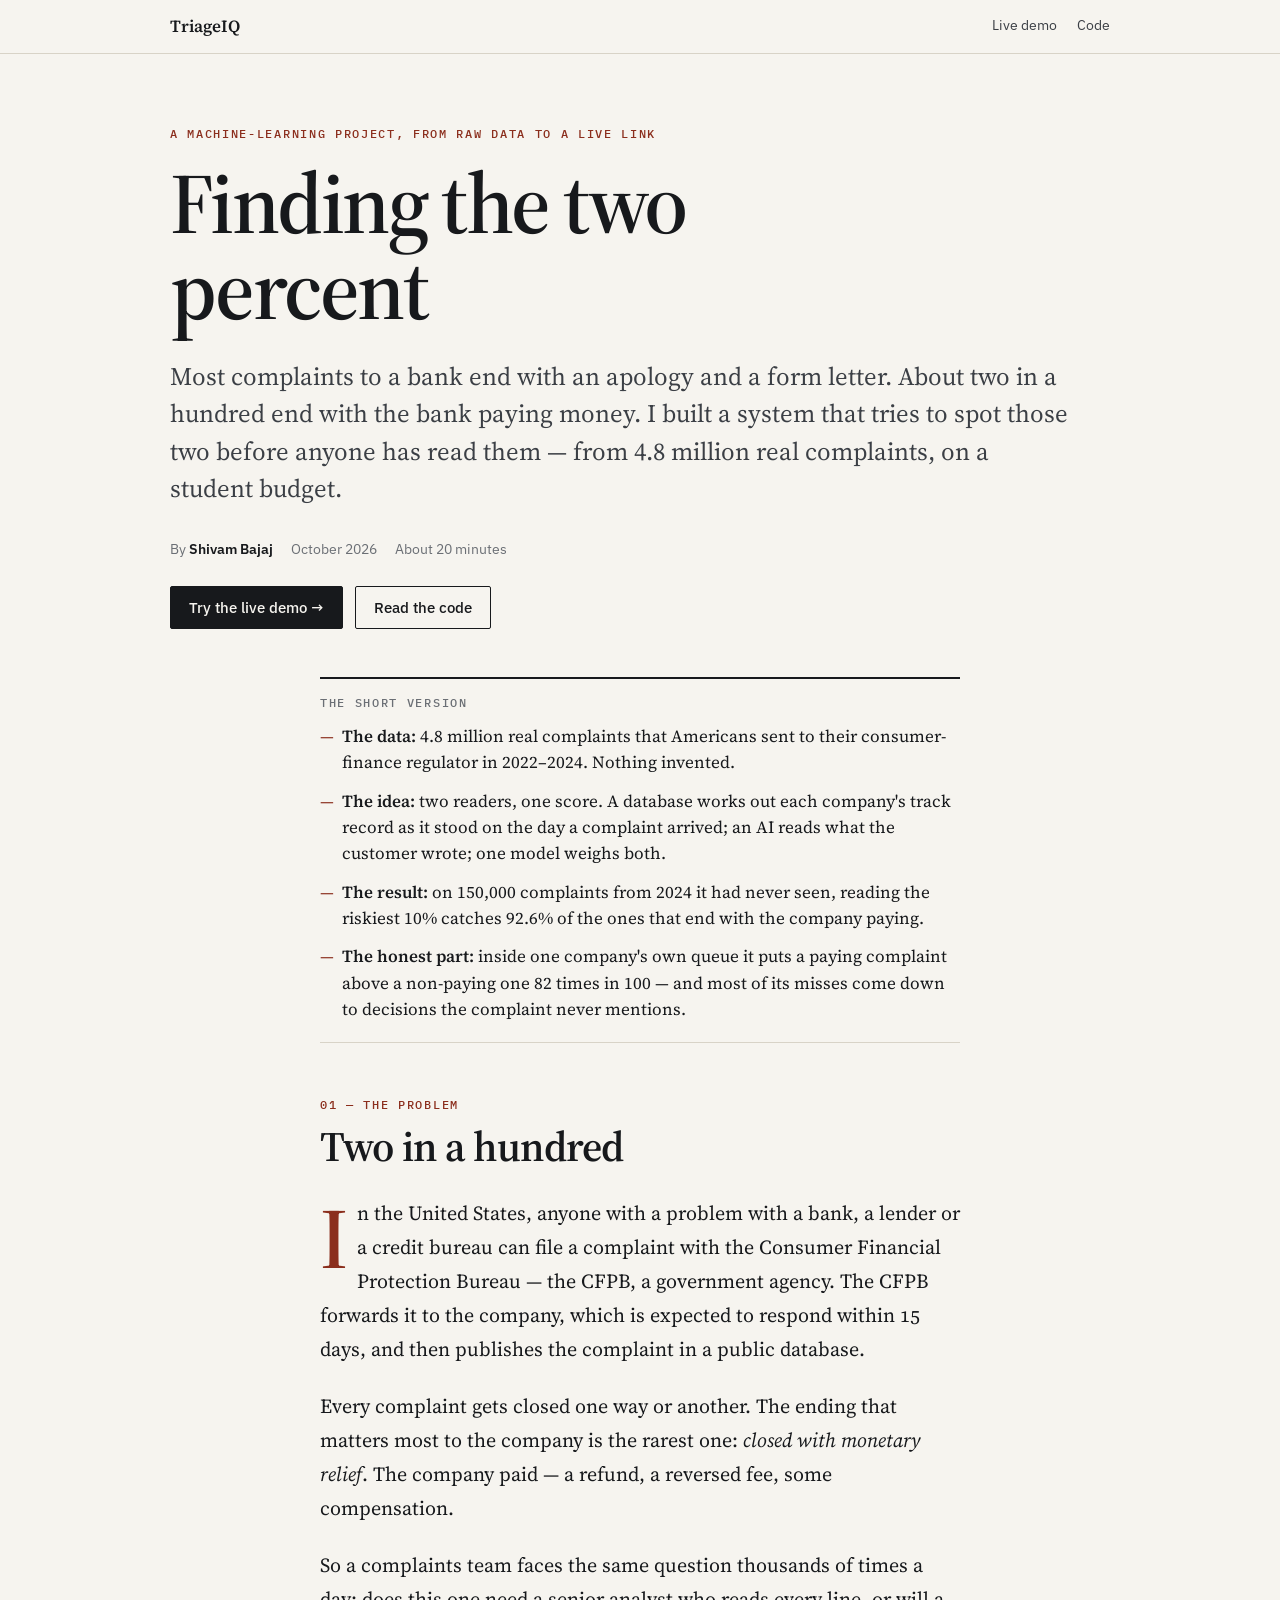
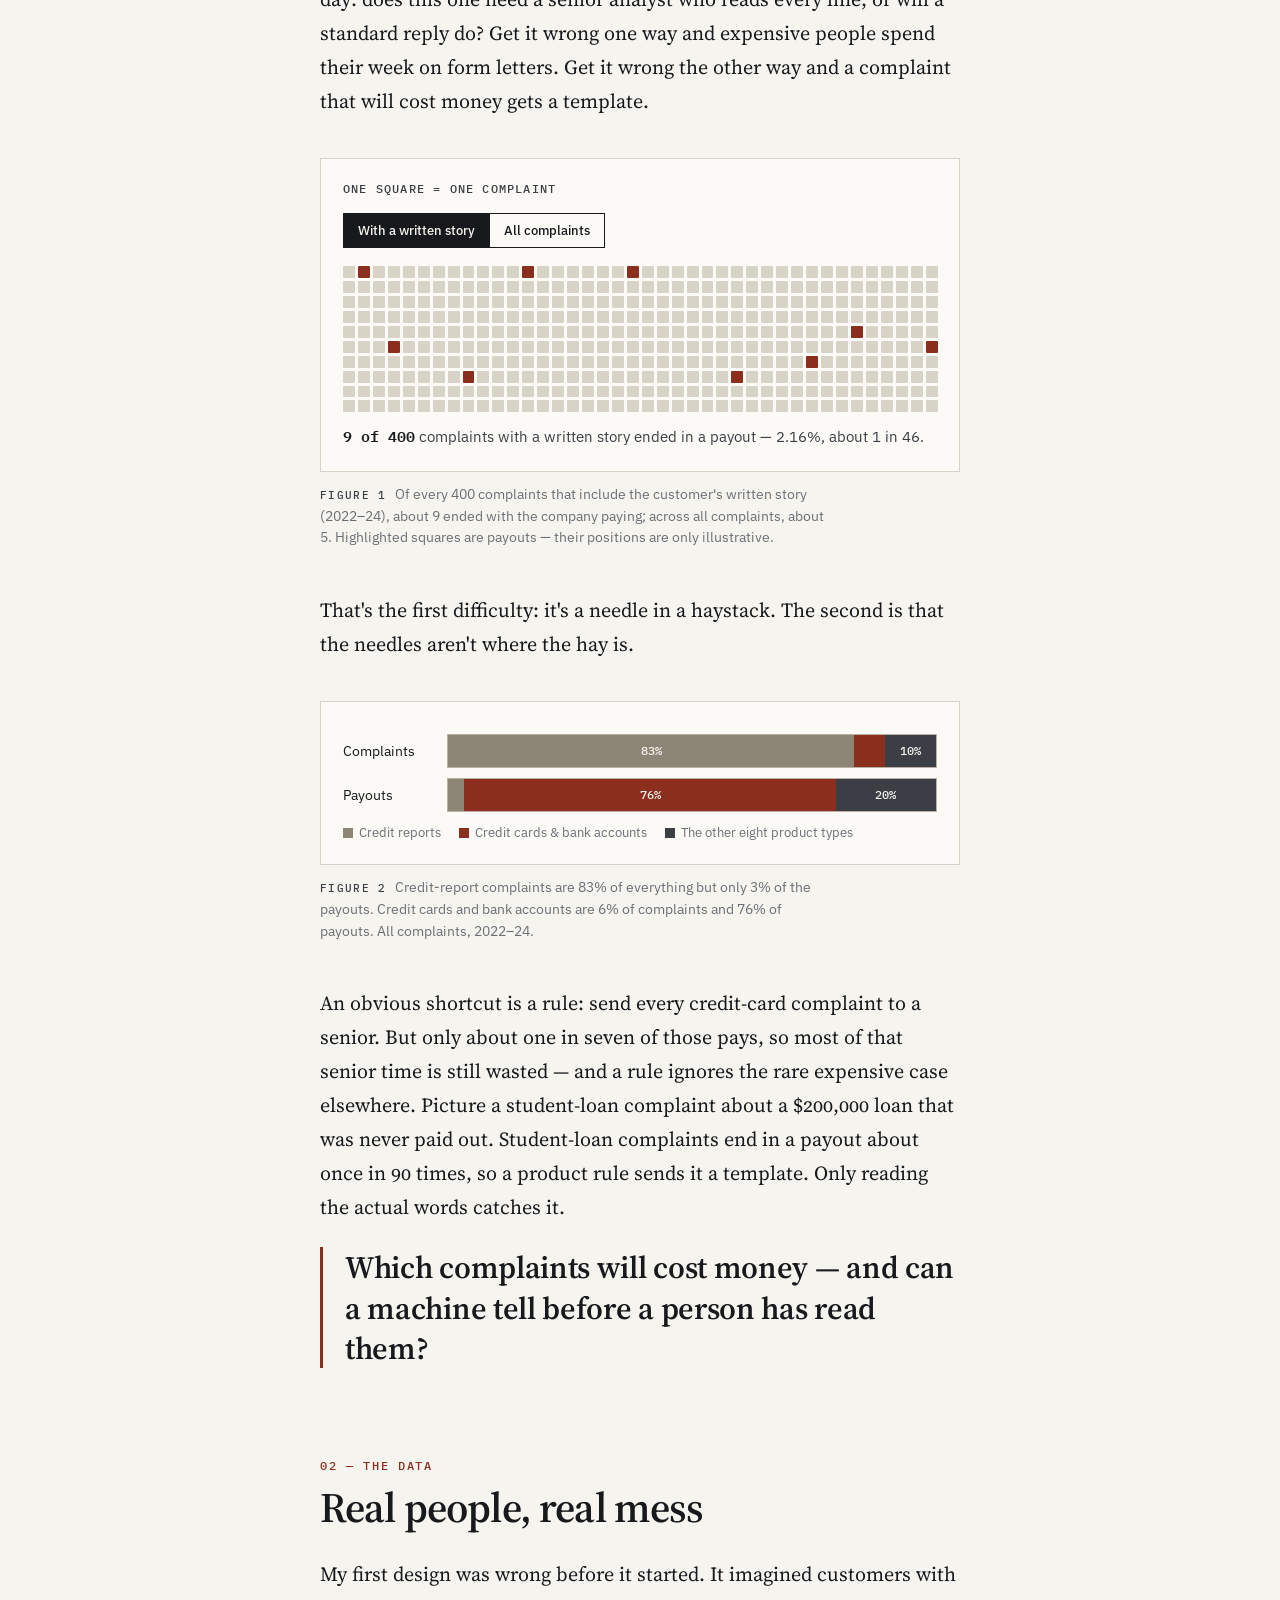
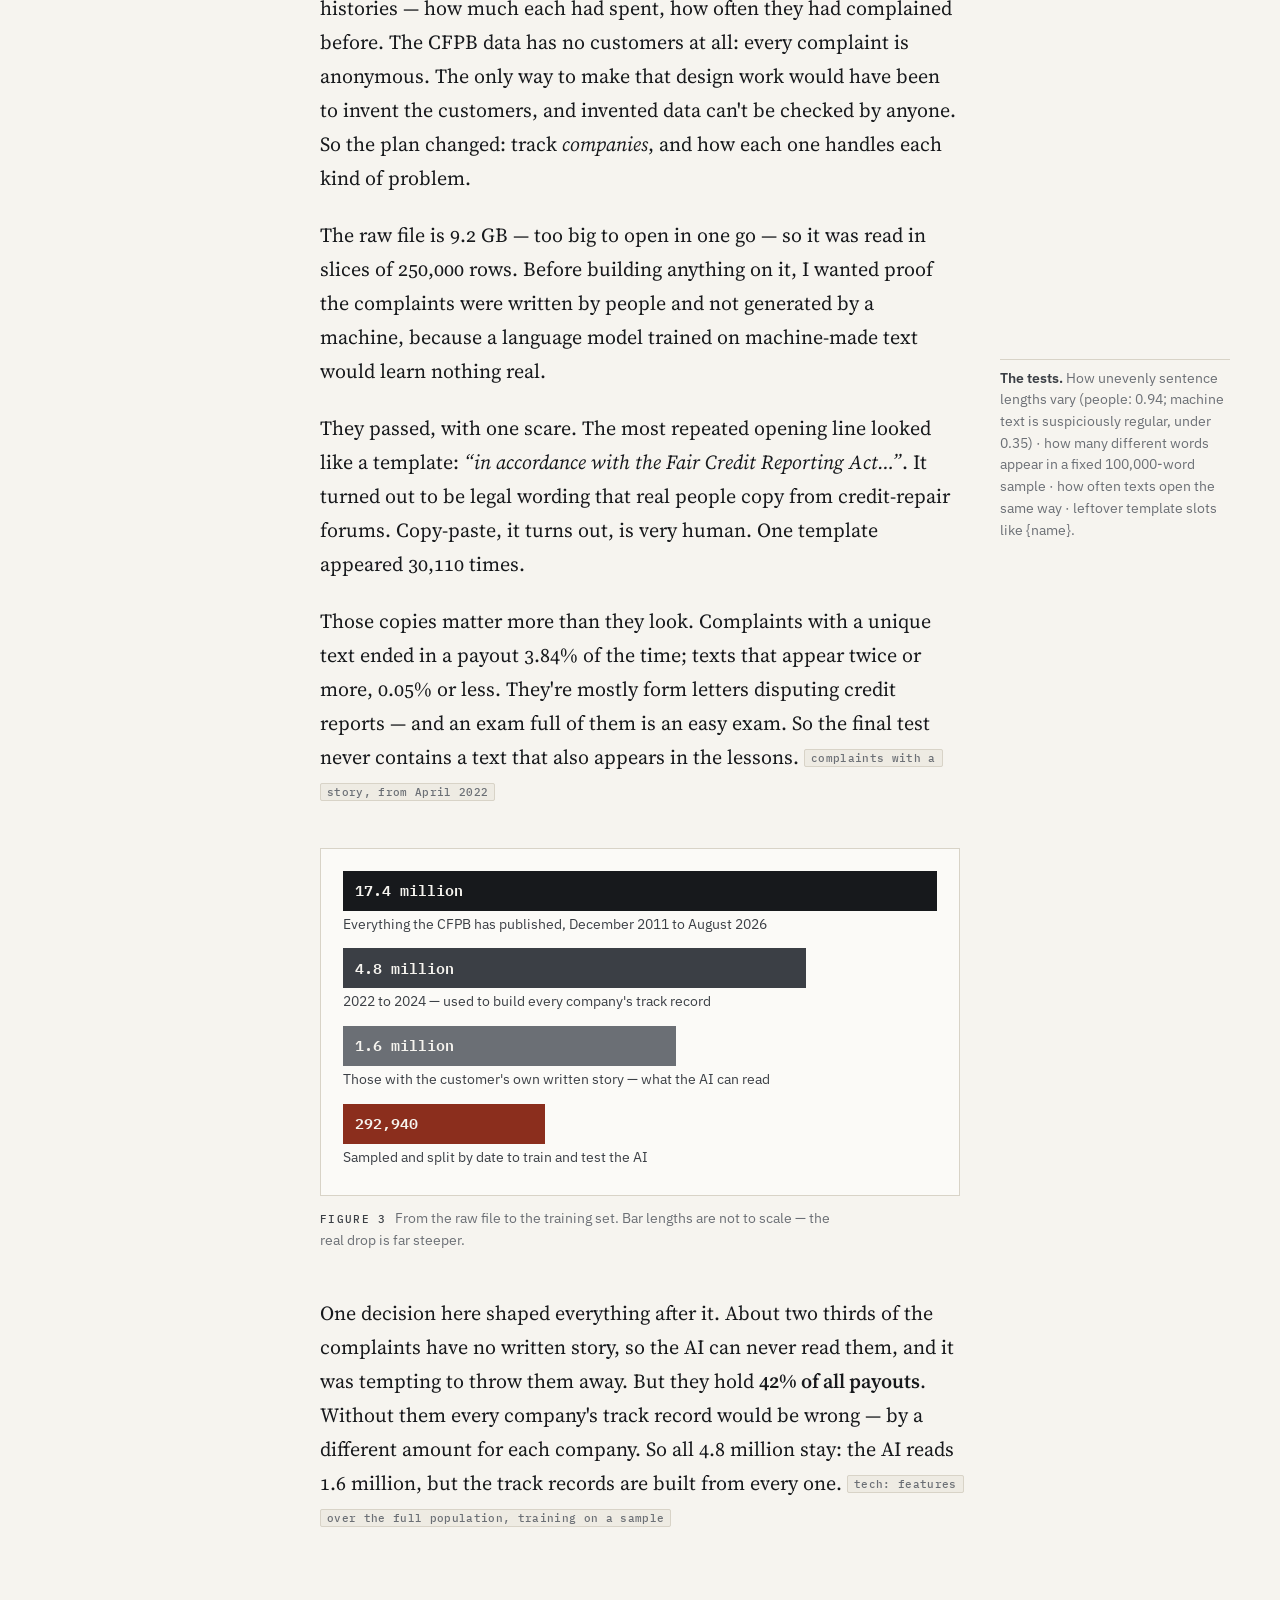
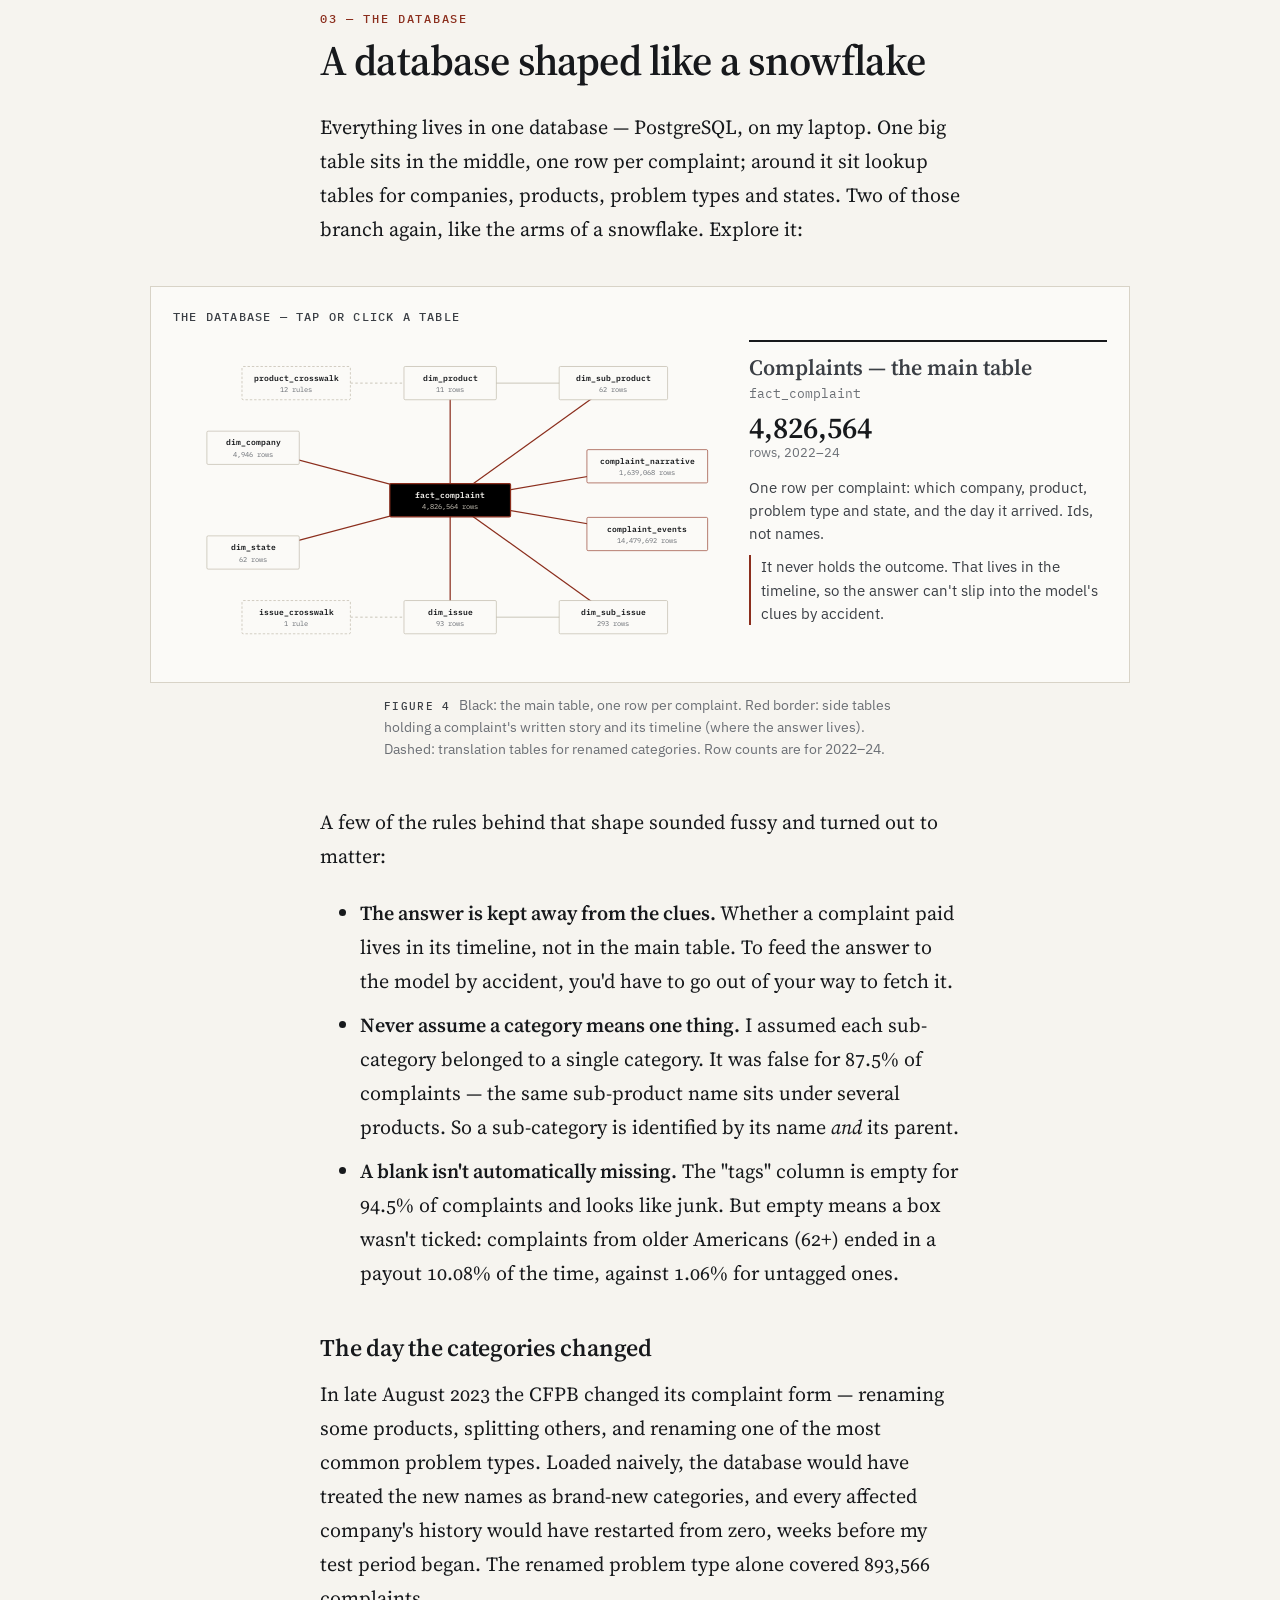
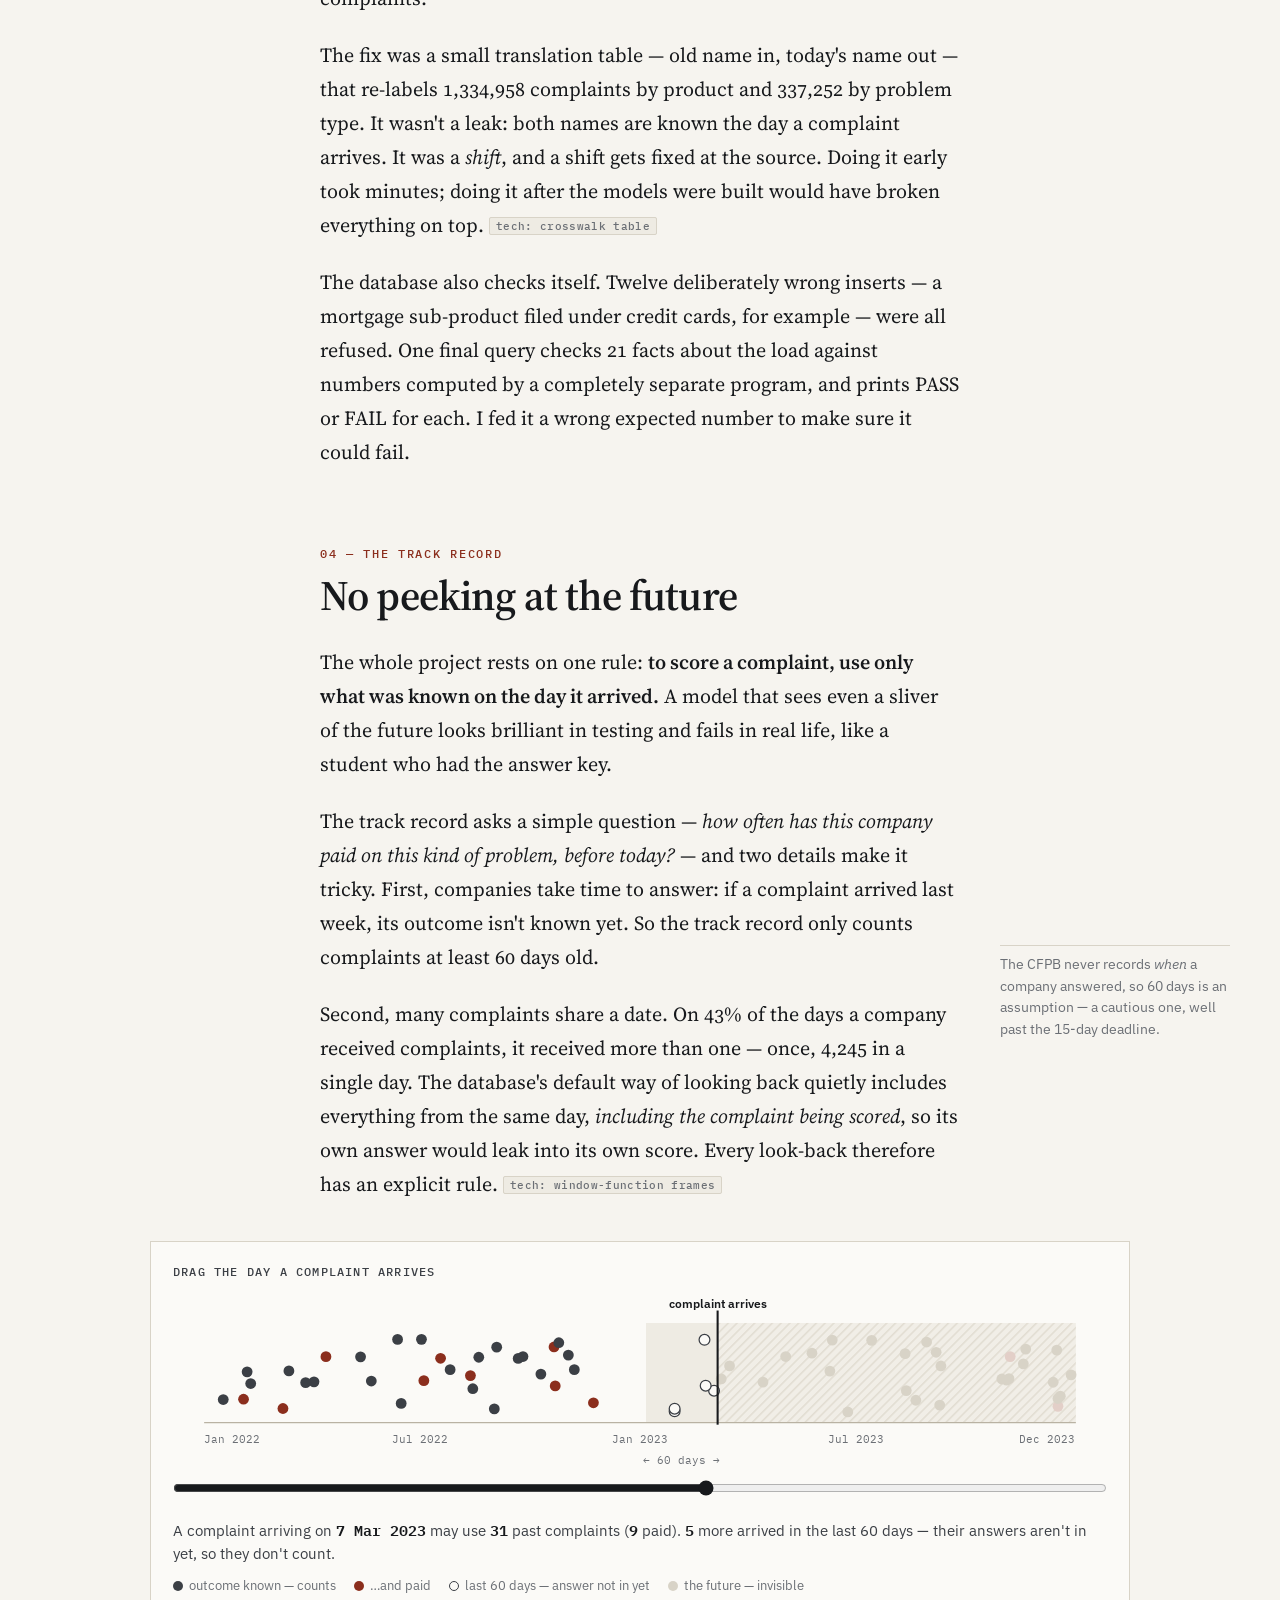
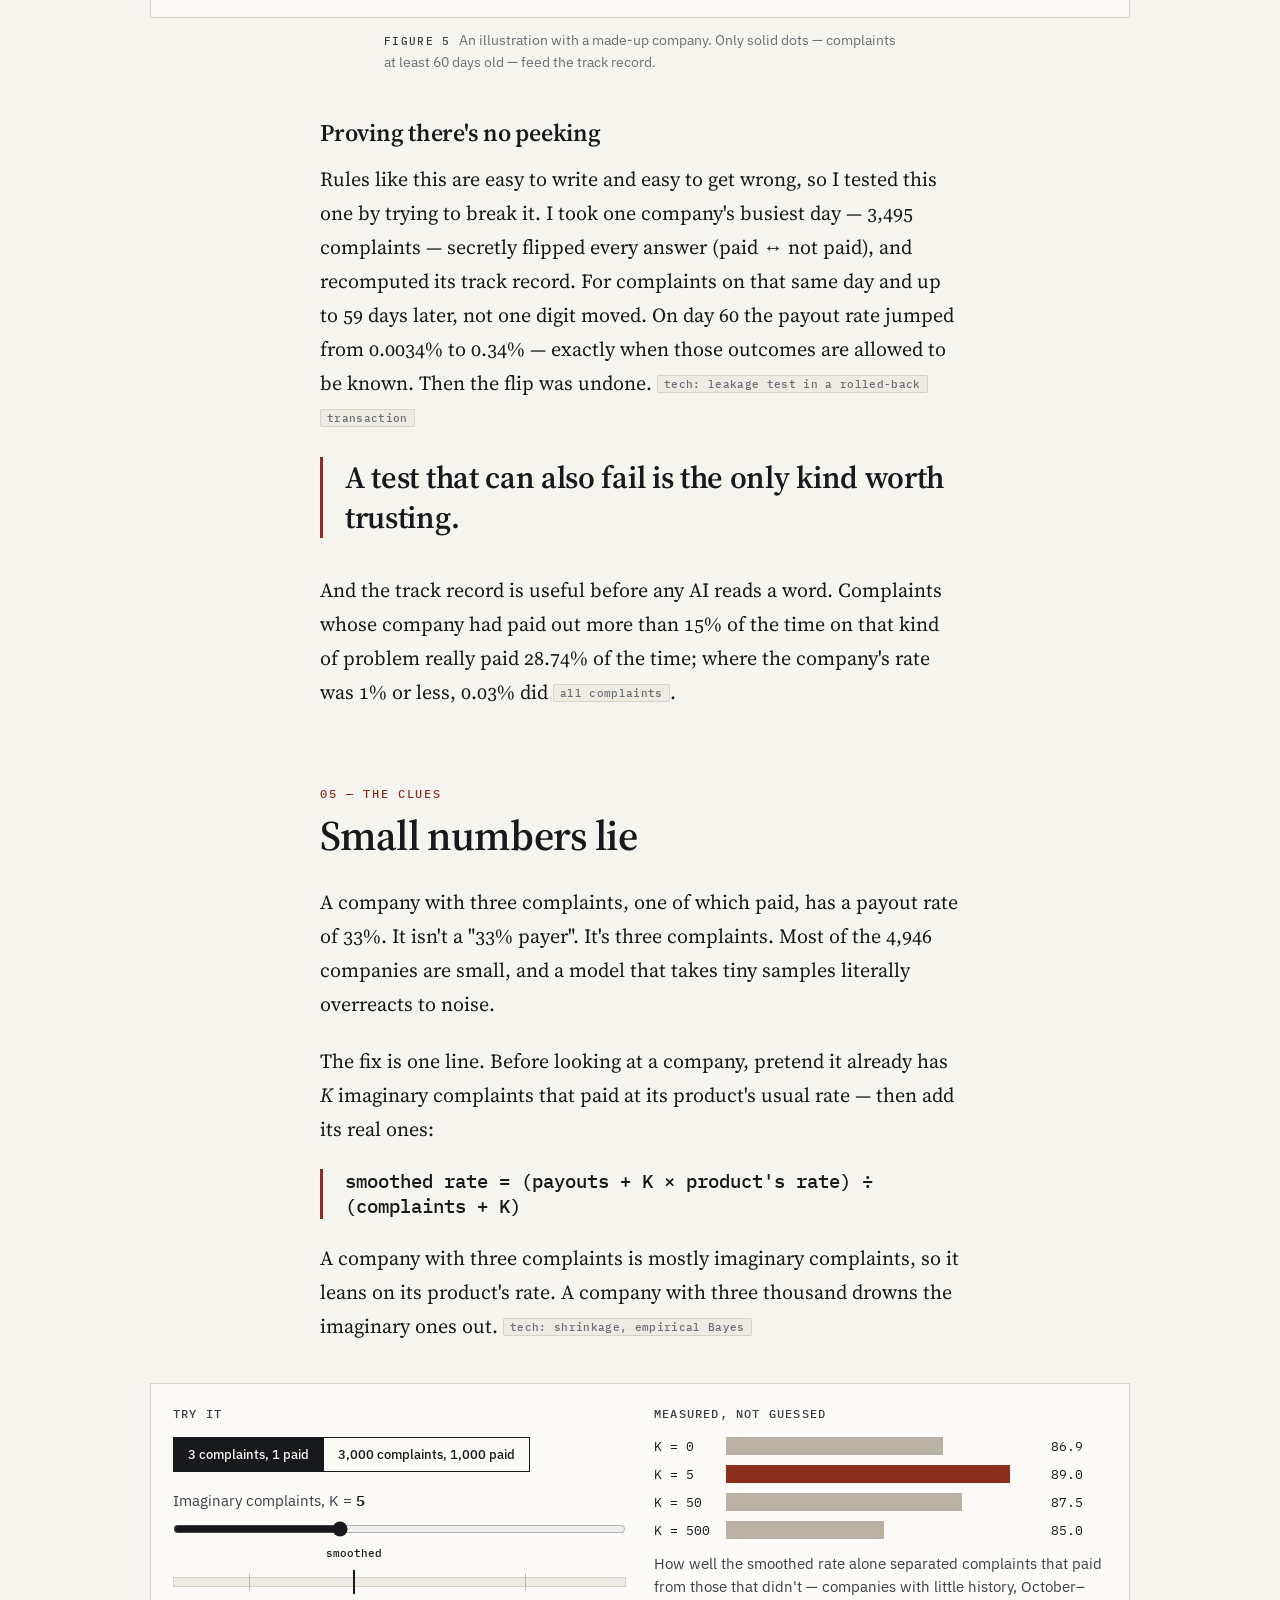
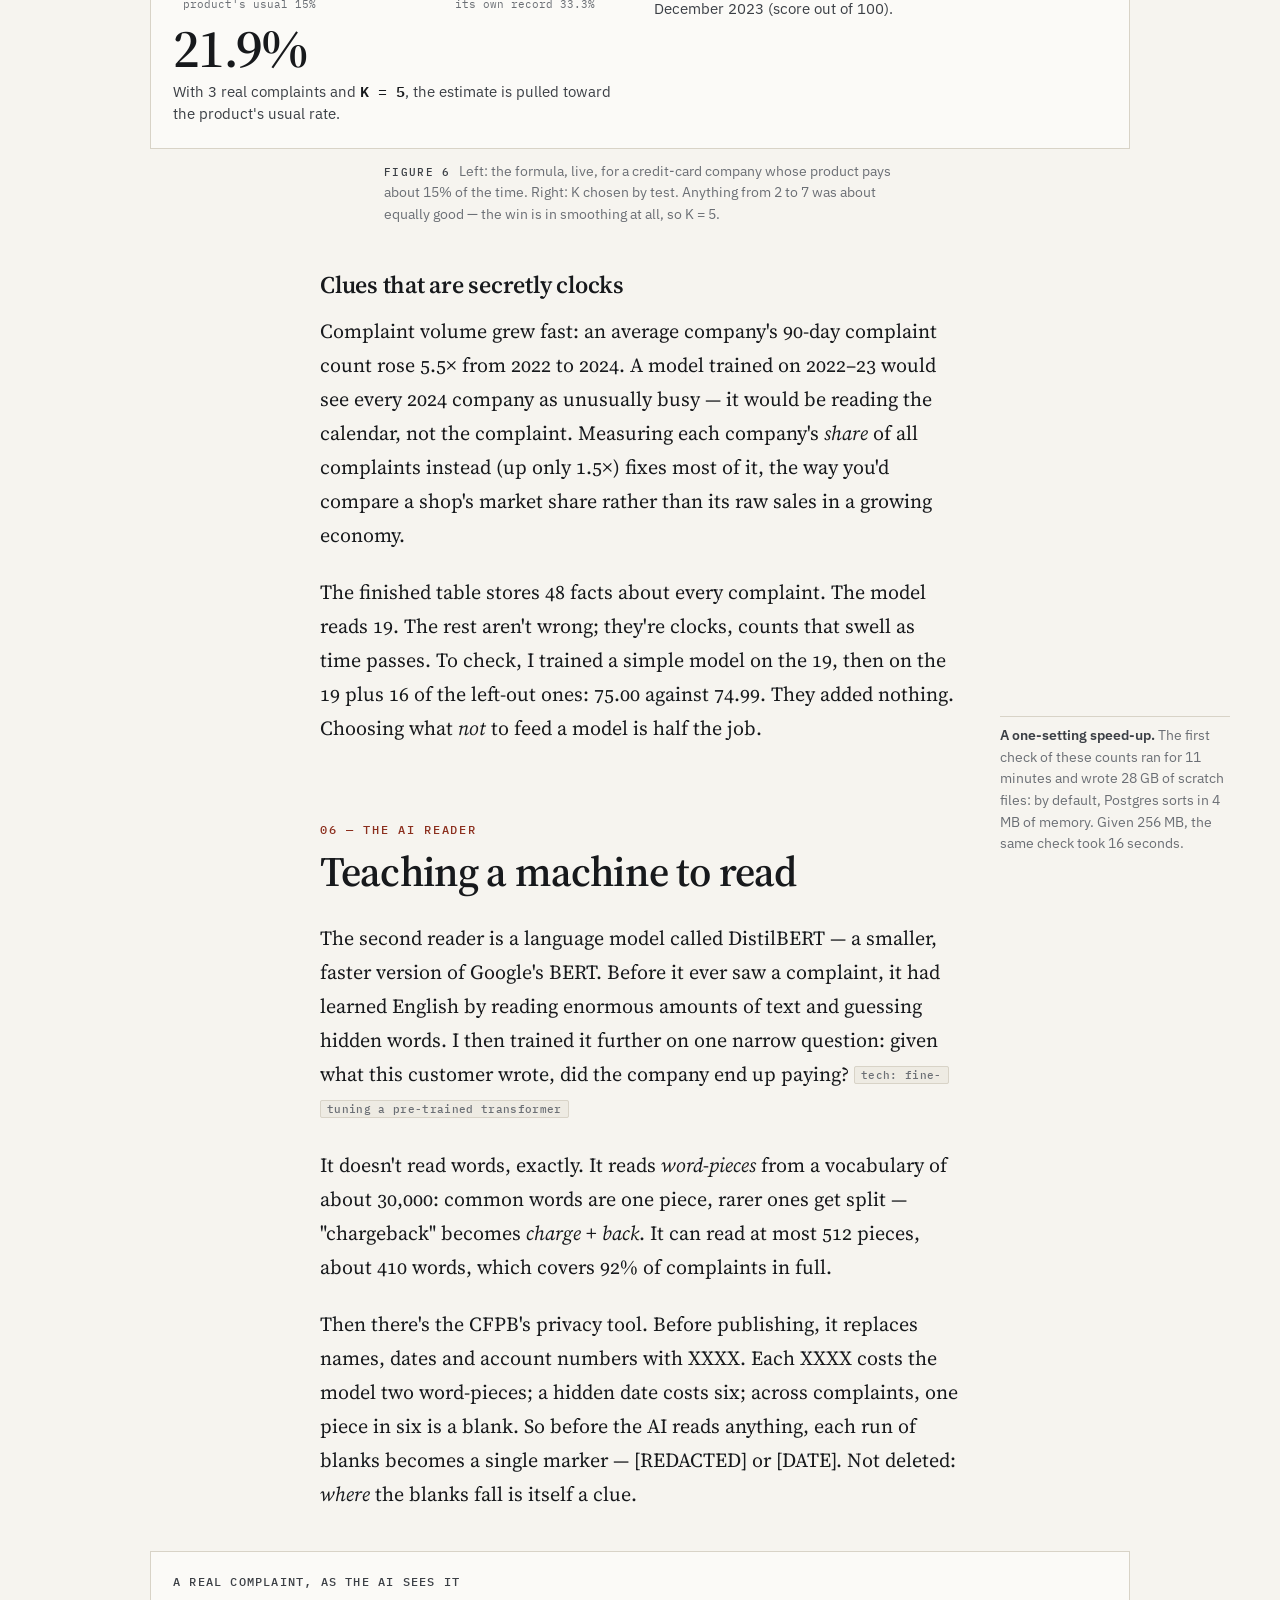
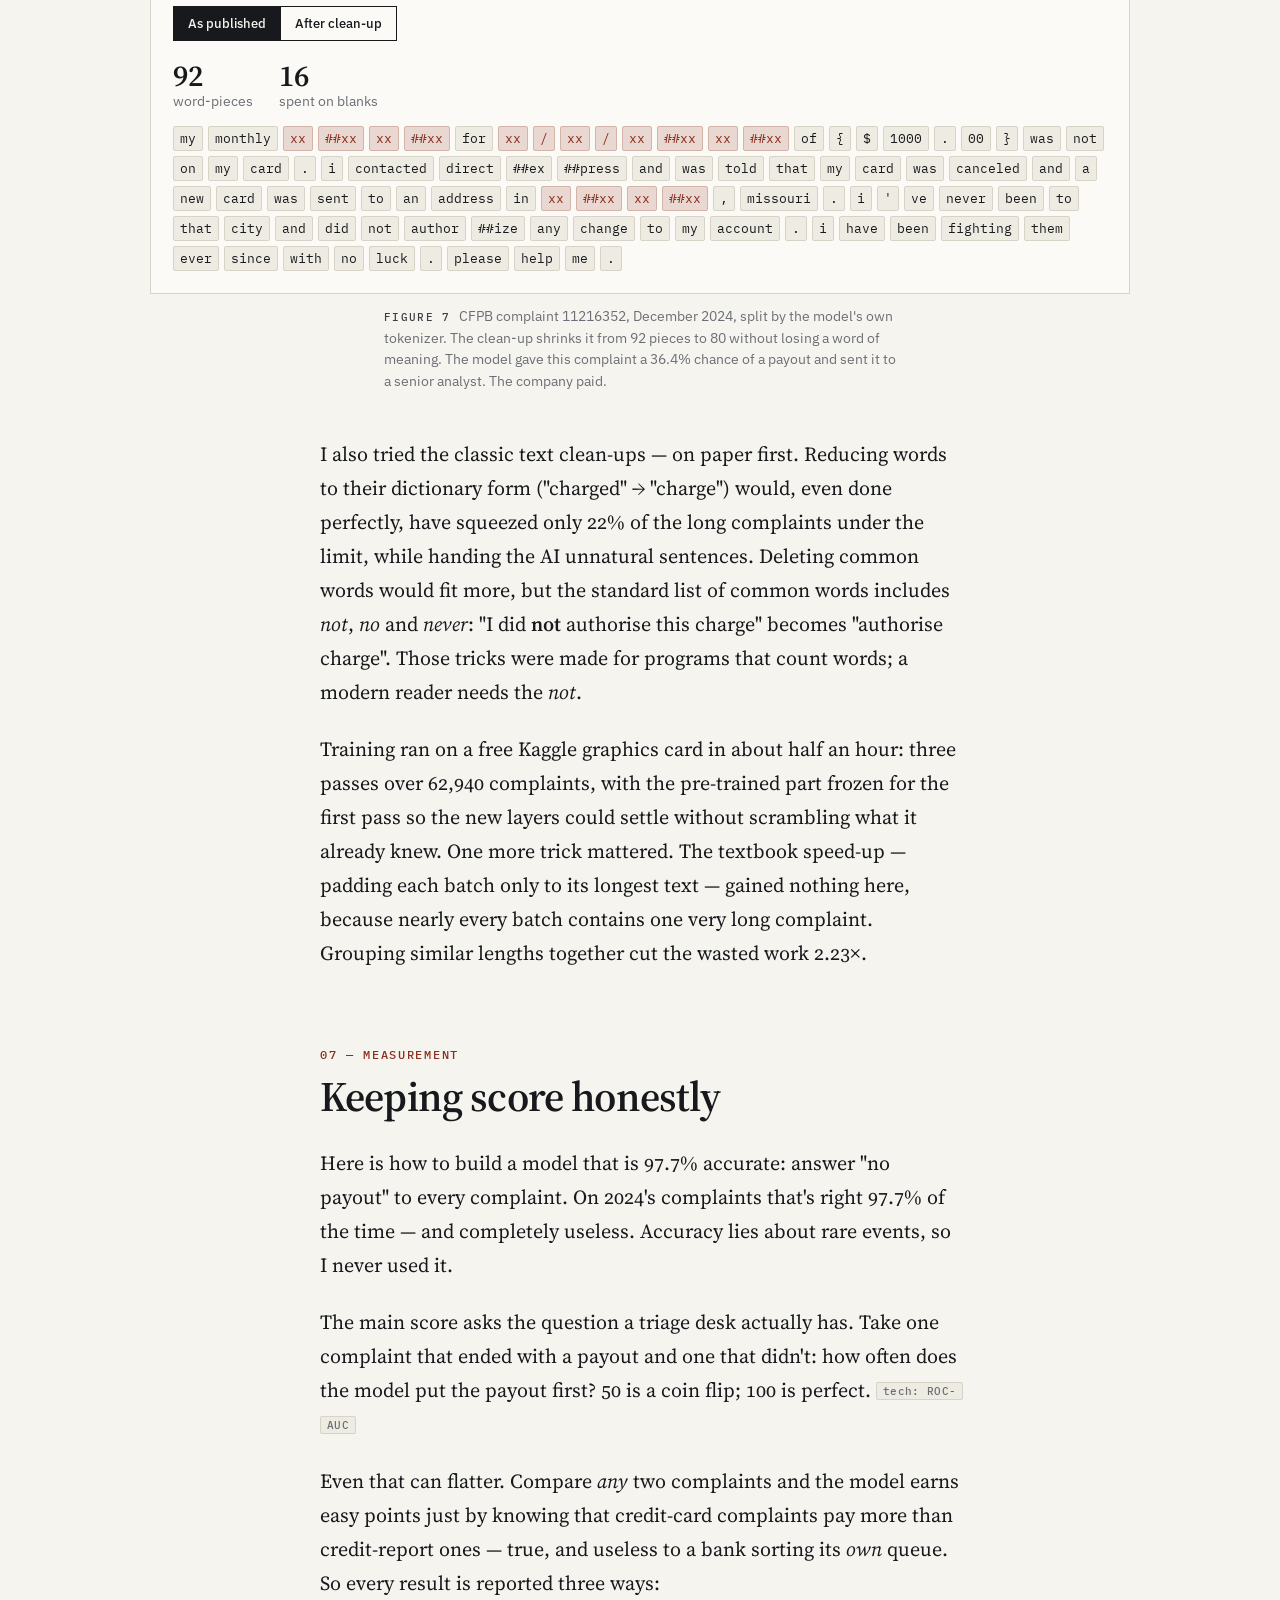
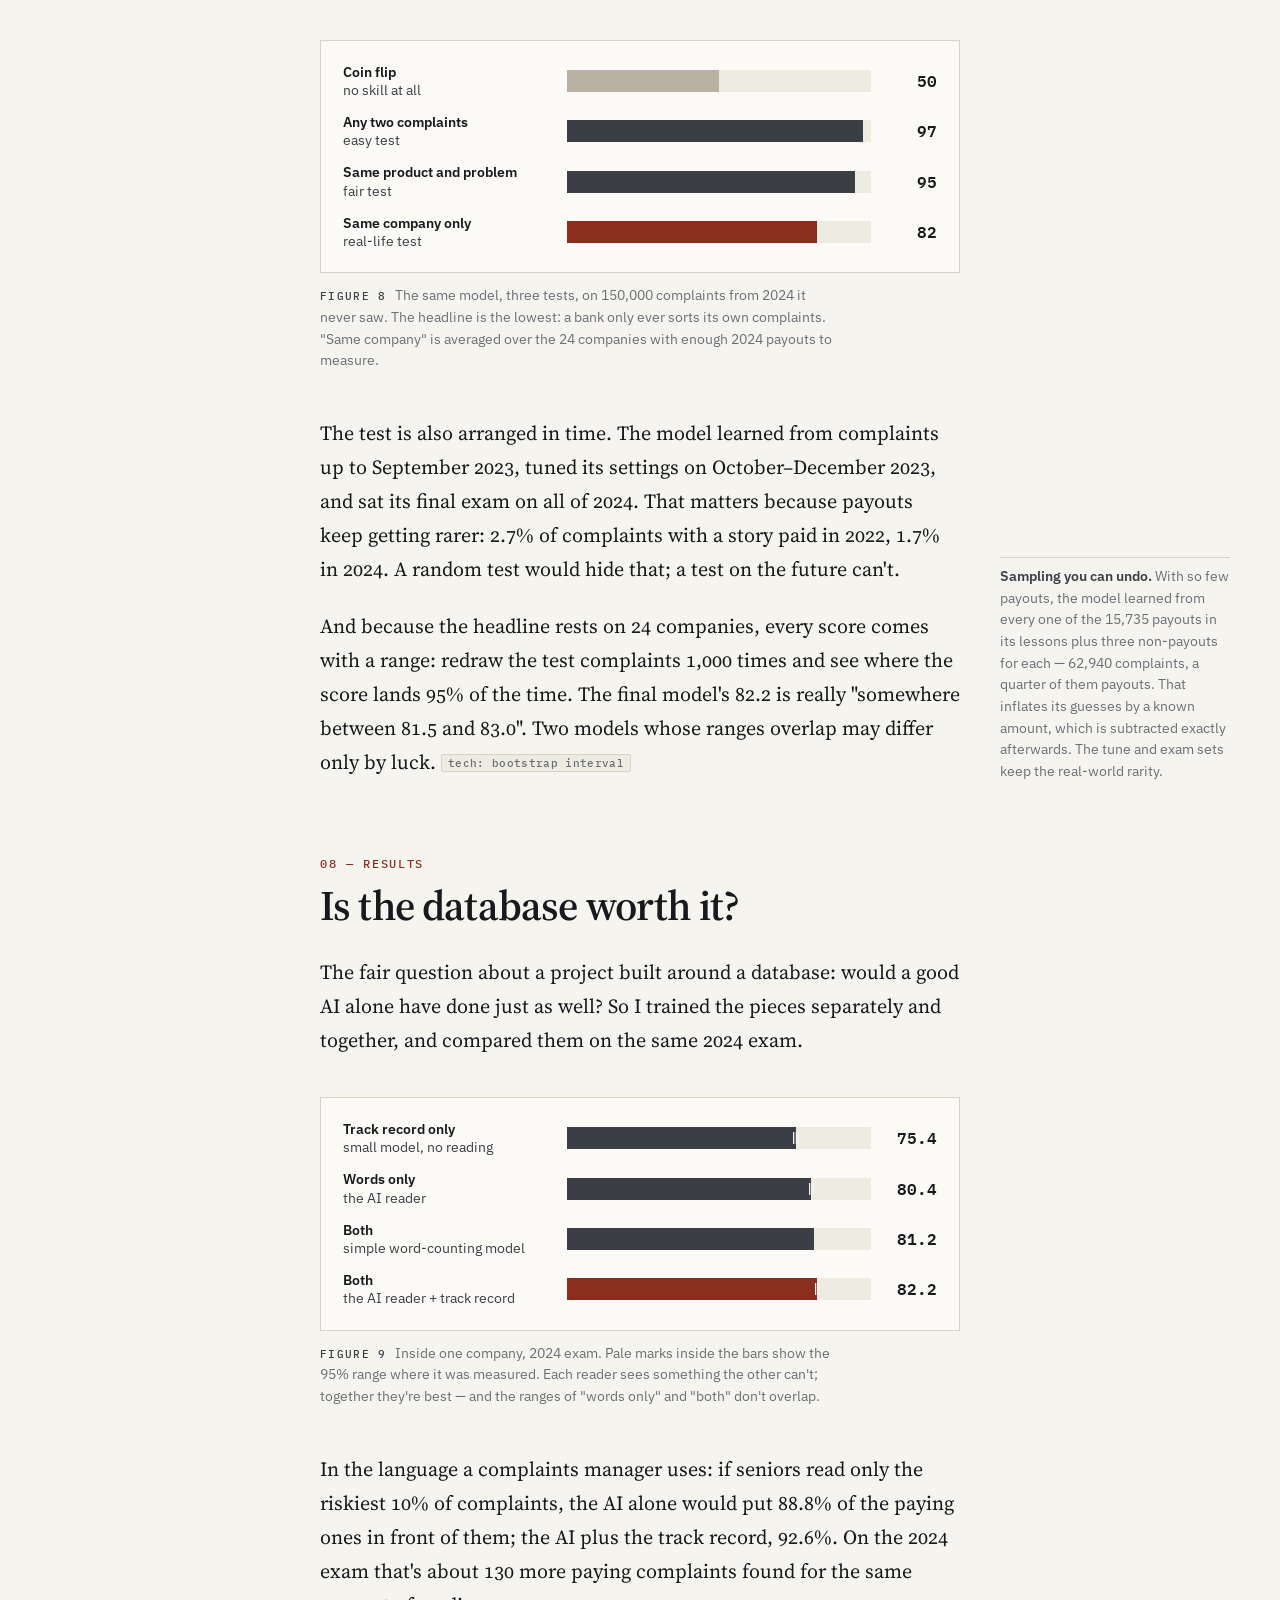
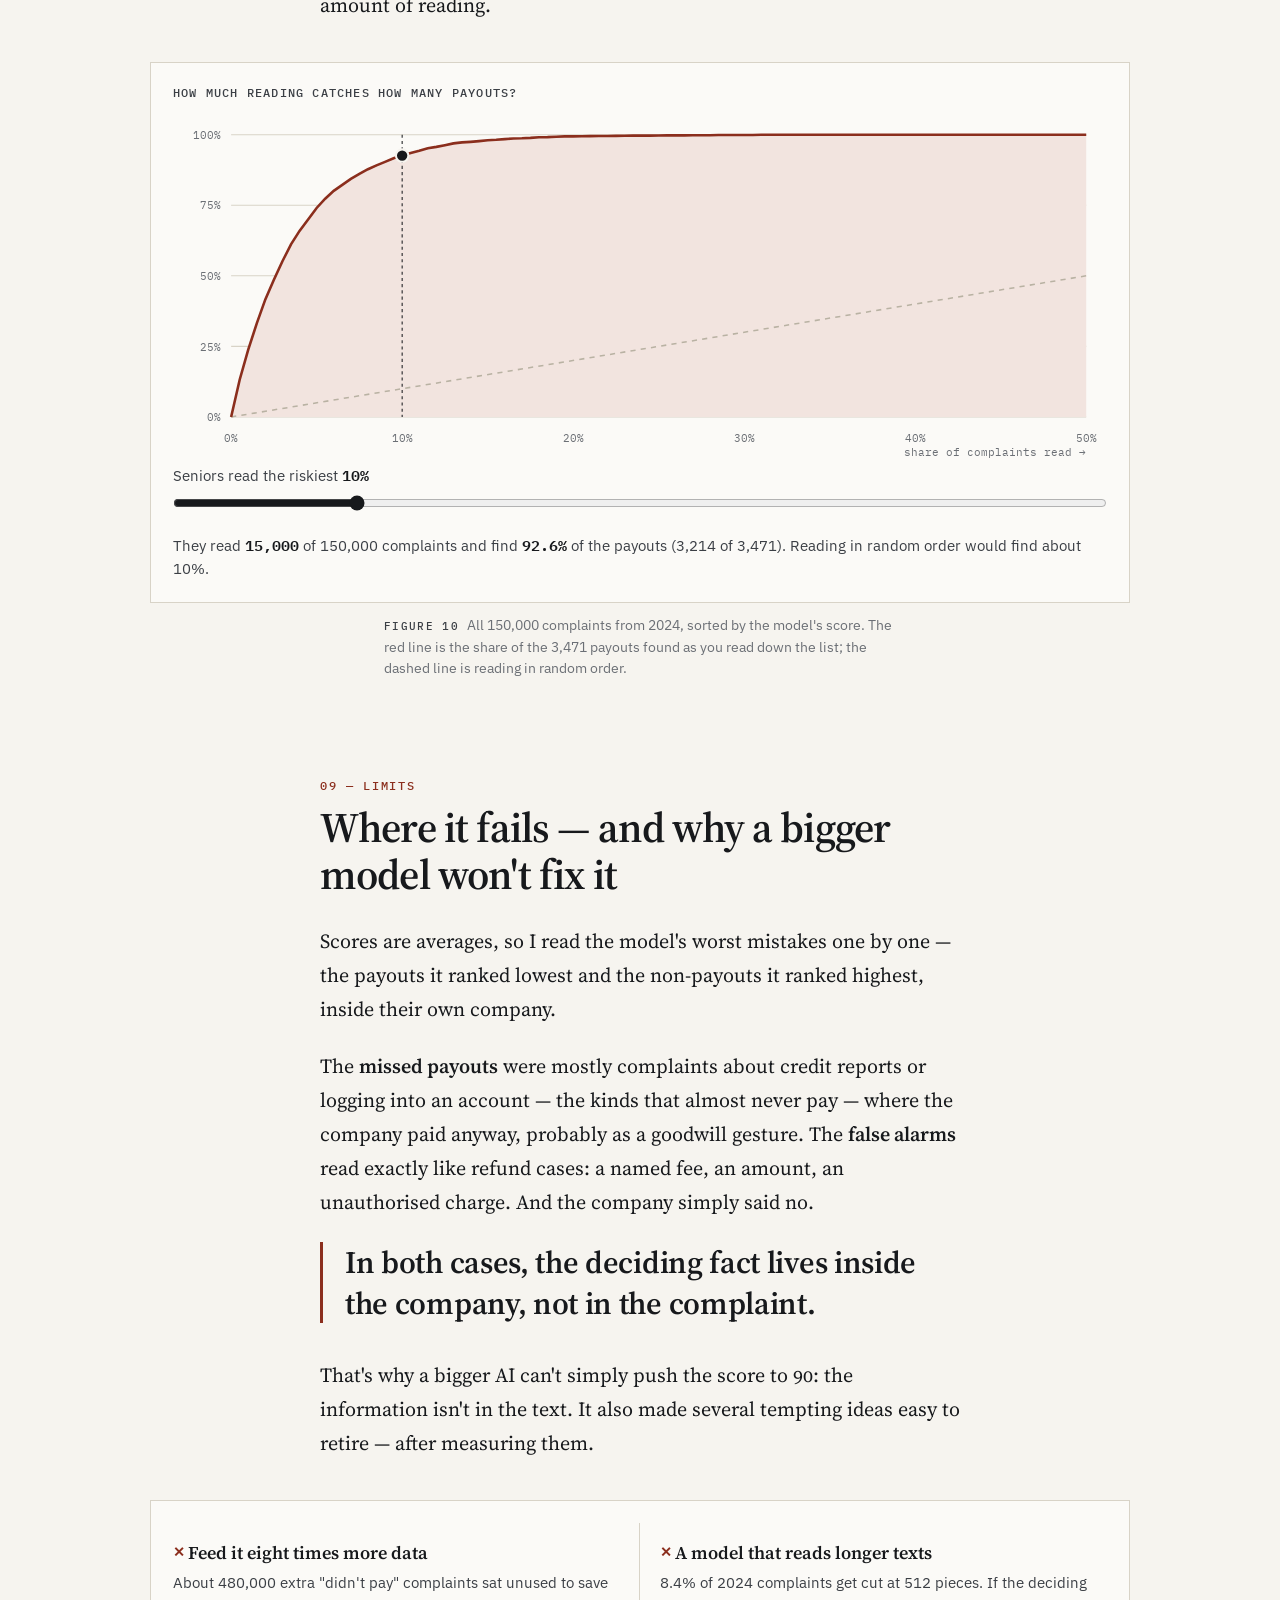
==== docs/index.html @ bc9d210d "Blog: 'Finding the two percent' — illustrated essay for GitHub Pages (docs/), 13 figures incl. the i" ====
<!doctype html>
<html lang="en">
<head>
  <meta charset="utf-8">
  <meta name="viewport" content="width=device-width, initial-scale=1">
  <title>Finding the two percent — TriageIQ</title>
  <meta name="description" content="About two in a hundred consumer complaints end with the company paying money. How I built a system that spots them before anyone has read them — from 4.8 million real complaints, on a student budget.">
  <meta property="og:title" content="Finding the two percent">
  <meta property="og:description" content="Building TriageIQ: a database that refuses to peek at the future, an AI that reads complaints, and an honest score — from 4.8 million real CFPB complaints.">
  <meta property="og:type" content="article">
  <meta name="author" content="Shivam Bajaj">
  <link rel="preconnect" href="https://fonts.googleapis.com">
  <link rel="preconnect" href="https://fonts.gstatic.com" crossorigin>
  <link href="https://fonts.googleapis.com/css2?family=IBM+Plex+Mono:wght@400;500;600&family=IBM+Plex+Sans:wght@400;500;600&family=Source+Serif+4:ital,opsz,wght@0,8..60,400;0,8..60,600;1,8..60,400&display=swap" rel="stylesheet">
  <link rel="icon" href="data:image/svg+xml,%3Csvg xmlns=%22http://www.w3.org/2000/svg%22 viewBox=%220 0 16 16%22%3E%3Crect width=%2216%22 height=%2216%22 fill=%22%23f6f4ef%22/%3E%3Crect x=%224%22 y=%224%22 width=%228%22 height=%228%22 fill=%22%238b2e1d%22/%3E%3C/svg%3E">
  <link rel="stylesheet" href="blog.css">
  <script src="data.js" defer></script>
  <script src="blog.js" defer></script>
</head>
<body>
<div id="progress" aria-hidden="true"></div>

<header class="topbar">
  <div class="in">
    <a class="name" href="https://triageiq-mu.vercel.app">TriageIQ</a>
    <nav aria-label="Project links">
      <a href="https://triageiq-mu.vercel.app">Live demo</a>
      <a href="https://github.com/Bajaj30/TriageIQ">Code</a>
    </nav>
  </div>
</header>

<nav id="toc" aria-label="Contents">
  <p>Contents</p>
  <ol>
    <li><a href="#problem">Two in a hundred</a></li>
    <li><a href="#data">Real people, real mess</a></li>
    <li><a href="#database">A snowflake-shaped database</a></li>
    <li><a href="#future">No peeking at the future</a></li>
    <li><a href="#clues">Small numbers lie</a></li>
    <li><a href="#reader">Teaching a machine to read</a></li>
    <li><a href="#scoring">Keeping score honestly</a></li>
    <li><a href="#results">Is the database worth it?</a></li>
    <li><a href="#limits">Where it fails</a></li>
    <li><a href="#calibration">Honest percentages</a></li>
    <li><a href="#shipping">Shipping it</a></li>
    <li><a href="#lessons">What I learned</a></li>
  </ol>
</nav>

<main>
  <div class="hero">
    <p class="kicker">A machine-learning project, from raw data to a live link</p>
    <h1>Finding the two percent</h1>
    <p class="dek">Most complaints to a bank end with an apology and a form letter. About two in a hundred end with
      the bank paying money. I built a system that tries to spot those two before anyone has read them — from
      4.8 million real complaints, on a student budget.</p>
    <div class="byline"><span>By <strong>Shivam Bajaj</strong></span><span>October 2026</span><span>About 20 minutes</span></div>
    <div class="cta">
      <a class="btn" href="https://triageiq-mu.vercel.app">Try the live demo →</a>
      <a class="btn quiet" href="https://github.com/Bajaj30/TriageIQ">Read the code</a>
    </div>
  </div>

  <div class="tldr"><div class="box">
    <h2>The short version</h2>
    <ul>
      <li><strong>The data:</strong> 4.8 million real complaints that Americans sent to their consumer-finance regulator
        in 2022–2024. Nothing invented.</li>
      <li><strong>The idea:</strong> two readers, one score. A database works out each company's track record as it stood
        on the day a complaint arrived; an AI reads what the customer wrote; one model weighs both.</li>
      <li><strong>The result:</strong> on 150,000 complaints from 2024 it had never seen, reading the riskiest 10% catches
        92.6% of the ones that end with the company paying.</li>
      <li><strong>The honest part:</strong> inside one company's own queue it puts a paying complaint above a
        non-paying one 82 times in 100 — and most of its misses come down to decisions the complaint never mentions.</li>
    </ul>
  </div></div>

  <!-- ============================================================ 1 -->
  <section class="chapter" id="problem">
    <div class="chapter-head"><span class="num">01 — THE PROBLEM</span><h2>Two in a hundred</h2></div>
    <div class="col">
      <p class="lede">In the United States, anyone with a problem with a bank, a lender or a credit bureau can file a
        complaint with the Consumer Financial Protection Bureau — the CFPB, a government agency. The CFPB forwards it to
        the company, which is expected to respond within 15 days, and then publishes the complaint in a public
        database.</p>
      <p>Every complaint gets closed one way or another. The ending that matters most to the company is the rarest one:
        <em>closed with monetary relief</em>. The company paid — a refund, a reversed fee, some compensation.</p>
      <p>So a complaints team faces the same question thousands of times a day: does this one need a senior analyst who
        reads every line, or will a standard reply do? Get it wrong one way and expensive people spend their week on
        form letters. Get it wrong the other way and a complaint that will cost money gets a template.</p>

      <figure>
        <div class="fig">
          <p class="fig-title">One square = one complaint</p>
          <div class="controls" role="group" aria-label="Which complaints">
            <button type="button" data-waffle="story" aria-pressed="true">With a written story</button>
            <button type="button" data-waffle="all" aria-pressed="false">All complaints</button>
          </div>
          <div class="waffle" id="waffle" aria-hidden="true"></div>
          <p class="readout" id="waffle-readout"></p>
        </div>
        <figcaption><span class="label">Figure 1</span>Of every 400 complaints that include the customer's written story
          (2022–24), about 9 ended with the company paying; across all complaints, about 5. Highlighted squares are
          payouts — their positions are only illustrative.</figcaption>
      </figure>

      <p>That's the first difficulty: it's a needle in a haystack. The second is that the needles aren't where the hay
        is.</p>

      <figure>
        <div class="fig">
          <div class="share-row"><span>Complaints</span>
            <div class="share-bar"><div class="s-credit" style="width:83.2%">83%</div><div class="s-cards" style="width:6.4%" title="cards and bank accounts 6%"></div><div class="s-other" style="width:10.4%">10%</div></div></div>
          <div class="share-row"><span>Payouts</span>
            <div class="share-bar"><div class="s-credit" style="width:3.3%" title="credit reports 3%"></div><div class="s-cards" style="width:76.2%">76%</div><div class="s-other" style="width:20.5%">20%</div></div></div>
          <div class="legend"><span><i style="background:#8d8676"></i>Credit reports</span><span><i style="background:var(--accent)"></i>Credit cards &amp; bank accounts</span><span><i style="background:#3b3f45"></i>The other eight product types</span></div>
        </div>
        <figcaption><span class="label">Figure 2</span>Credit-report complaints are 83% of everything but only 3% of the
          payouts. Credit cards and bank accounts are 6% of complaints and 76% of payouts. All complaints,
          2022–24.</figcaption>
      </figure>

      <p>An obvious shortcut is a rule: send every credit-card complaint to a senior. But only about one in seven of
        those pays, so most of that senior time is still wasted — and a rule ignores the rare expensive case elsewhere.
        Picture a student-loan complaint about a $200,000 loan that was never paid out. Student-loan complaints end in a
        payout about once in 90 times, so a product rule sends it a template. Only reading the actual words catches
        it.</p>
      <p class="pull">Which complaints will cost money — and can a machine tell before a person has read them?</p>
    </div>
  </section>

  <!-- ============================================================ 2 -->
  <section class="chapter" id="data">
    <div class="chapter-head"><span class="num">02 — THE DATA</span><h2>Real people, real mess</h2></div>
    <div class="col">
      <p>My first design was wrong before it started. It imagined customers with histories — how much each had spent,
        how often they had complained before. The CFPB data has no customers at all: every complaint is anonymous. The
        only way to make that design work would have been to invent the customers, and invented data can't be checked
        by anyone. So the plan changed: track <em>companies</em>, and how each one handles each kind of problem.</p>
      <p>The raw file is 9.2 GB — too big to open in one go — so it was read in slices of 250,000 rows. Before building
        anything on it, I wanted proof the complaints were written by people and not generated by a machine, because a
        language model trained on machine-made text would learn nothing real.
        <span class="note"><b>The tests.</b> How unevenly sentence lengths vary (people: 0.94; machine text is
          suspiciously regular, under 0.35) · how many different words appear in a fixed 100,000-word sample · how
          often texts open the same way · leftover template slots like {name}.</span></p>
      <p>They passed, with one scare. The most repeated opening line looked like a template: <em>“in accordance with the
        Fair Credit Reporting Act…”</em>. It turned out to be legal wording that real people copy from credit-repair
        forums. Copy-paste, it turns out, is very human. One template appeared 30,110 times.</p>
      <p>Those copies matter more than they look. Complaints with a unique text ended in a payout 3.84% of the time; texts
        that appear twice or more, 0.05% or less. They're mostly form letters disputing credit reports — and an exam full
        of them is an easy exam. So the final test never contains a text that also appears in the lessons.
        <span class="tech">complaints with a story, from April 2022</span></p>

      <figure>
        <div class="fig funnel">
          <div class="step"><div class="bar" style="width:100%">17.4 million</div><div class="what">Everything the CFPB has published, December 2011 to August 2026</div></div>
          <div class="step"><div class="bar" style="width:78%">4.8 million</div><div class="what">2022 to 2024 — used to build every company's track record</div></div>
          <div class="step"><div class="bar" style="width:56%">1.6 million</div><div class="what">Those with the customer's own written story — what the AI can read</div></div>
          <div class="step"><div class="bar" style="width:34%">292,940</div><div class="what">Sampled and split by date to train and test the AI</div></div>
        </div>
        <figcaption><span class="label">Figure 3</span>From the raw file to the training set. Bar lengths are not to scale
          — the real drop is far steeper.</figcaption>
      </figure>

      <p>One decision here shaped everything after it. About two thirds of the complaints have no written story, so the
        AI can never read them, and it was tempting to throw them away. But they hold <strong>42% of all payouts</strong>.
        Without them every company's track record would be wrong — by a different amount for each company. So all
        4.8 million stay: the AI reads 1.6 million, but the track records are built from every one.
        <span class="tech">tech: features over the full population, training on a sample</span></p>
    </div>
  </section>

  <!-- ============================================================ 3 -->
  <section class="chapter" id="database">
    <div class="chapter-head"><span class="num">03 — THE DATABASE</span><h2>A database shaped like a snowflake</h2></div>
    <div class="col">
      <p>Everything lives in one database — PostgreSQL, on my laptop. One big table sits in the middle, one row per
        complaint; around it sit lookup tables for companies, products, problem types and states. Two of those branch
        again, like the arms of a snowflake. Explore it:</p>
    </div>

    <figure class="wide">
      <div class="fig">
        <p class="fig-title">The database — tap or click a table</p>
        <div class="snow">
          <div><div id="snow-svg"></div><div class="snow-chips" id="snow-chips" role="group" aria-label="Tables"></div></div>
          <div class="panel" id="snow-panel" aria-live="polite"></div>
        </div>
      </div>
      <figcaption style="margin-left:auto;margin-right:auto"><span class="label">Figure 4</span>Black: the main table, one
        row per complaint. Red border: side tables holding a complaint's written story and its timeline (where the
        answer lives). Dashed: translation tables for renamed categories. Row counts are for 2022–24.</figcaption>
    </figure>

    <div class="col">
      <p>A few of the rules behind that shape sounded fussy and turned out to matter:</p>
      <ul>
        <li><strong>The answer is kept away from the clues.</strong> Whether a complaint paid lives in its timeline, not in
          the main table. To feed the answer to the model by accident, you'd have to go out of your way to fetch it.</li>
        <li><strong>Never assume a category means one thing.</strong> I assumed each sub-category belonged to a single
          category. It was false for 87.5% of complaints — the same sub-product name sits under several products. So a
          sub-category is identified by its name <em>and</em> its parent.</li>
        <li><strong>A blank isn't automatically missing.</strong> The "tags" column is empty for 94.5% of complaints and
          looks like junk. But empty means a box wasn't ticked: complaints from older Americans (62+) ended in a payout
          10.08% of the time, against 1.06% for untagged ones.</li>
      </ul>

      <h3>The day the categories changed</h3>
      <p>In late August 2023 the CFPB changed its complaint form — renaming some products, splitting others, and renaming
        one of the most common problem types. Loaded naively, the database would have treated the new names as brand-new
        categories, and every affected company's history would have restarted from zero, weeks before my test period
        began. The renamed problem type alone covered 893,566 complaints.</p>
      <p>The fix was a small translation table — old name in, today's name out — that re-labels 1,334,958 complaints by
        product and 337,252 by problem type. It wasn't a leak: both names are known the day a complaint arrives. It was a
        <em>shift</em>, and a shift gets fixed at the source. Doing it early took minutes; doing it after the models were
        built would have broken everything on top. <span class="tech">tech: crosswalk table</span></p>
      <p>The database also checks itself. Twelve deliberately wrong inserts — a mortgage sub-product filed under credit
        cards, for example — were all refused. One final query checks 21 facts about the load against numbers computed by
        a completely separate program, and prints PASS or FAIL for each. I fed it a wrong expected number to make sure it
        could fail.</p>
    </div>
  </section>

  <!-- ============================================================ 4 -->
  <section class="chapter" id="future">
    <div class="chapter-head"><span class="num">04 — THE TRACK RECORD</span><h2>No peeking at the future</h2></div>
    <div class="col">
      <p>The whole project rests on one rule: <strong>to score a complaint, use only what was known on the day it
        arrived.</strong> A model that sees even a sliver of the future looks brilliant in testing and fails in real life,
        like a student who had the answer key.</p>
      <p>The track record asks a simple question — <em>how often has this company paid on this kind of problem, before
        today?</em> — and two details make it tricky. First, companies take time to answer: if a complaint arrived last
        week, its outcome isn't known yet. So the track record only counts complaints at least 60 days old.
        <span class="note">The CFPB never records <i>when</i> a company answered, so 60 days is an assumption — a
          cautious one, well past the 15-day deadline.</span></p>
      <p>Second, many complaints share a date. On 43% of the days a company received complaints, it received more than
        one — once, 4,245 in a single day. The database's default way of looking back quietly includes everything from
        the same day, <em>including the complaint being scored</em>, so its own answer would leak into its own score.
        Every look-back therefore has an explicit rule. <span class="tech">tech: window-function frames</span></p>
    </div>

    <figure class="wide">
      <div class="fig tl">
        <p class="fig-title">Drag the day a complaint arrives</p>
        <div id="timeline"></div>
        <input type="range" id="tl-day" min="70" max="700" value="430" aria-label="Day the complaint arrives">
        <p class="readout" id="tl-readout"></p>
        <div class="legend"><span><i style="background:var(--ink-2);border-radius:50%"></i>outcome known — counts</span><span><i style="background:var(--accent);border-radius:50%"></i>…and paid</span><span><i style="border:1.5px solid var(--ink-2);border-radius:50%"></i>last 60 days — answer not in yet</span><span><i style="background:var(--rule);border-radius:50%"></i>the future — invisible</span></div>
      </div>
      <figcaption style="margin-left:auto;margin-right:auto"><span class="label">Figure 5</span>An illustration with a
        made-up company. Only solid dots — complaints at least 60 days old — feed the track record.</figcaption>
    </figure>

    <div class="col">
      <h3>Proving there's no peeking</h3>
      <p>Rules like this are easy to write and easy to get wrong, so I tested this one by trying to break it. I took one
        company's busiest day — 3,495 complaints — secretly flipped every answer (paid ↔ not paid), and recomputed its
        track record. For complaints on that same day and up to 59 days later, not one digit moved. On day 60 the payout
        rate jumped from 0.0034% to 0.34% — exactly when those outcomes are allowed to be known. Then the flip was undone.
        <span class="tech">tech: leakage test in a rolled-back transaction</span></p>
      <p class="pull">A test that can also fail is the only kind worth trusting.</p>
      <p>And the track record is useful before any AI reads a word. Complaints whose company had paid out more than 15% of
        the time on that kind of problem really paid 28.74% of the time; where the company's rate was 1% or less, 0.03% did
        <span class="tech">all complaints</span>.</p>
    </div>
  </section>

  <!-- ============================================================ 5 -->
  <section class="chapter" id="clues">
    <div class="chapter-head"><span class="num">05 — THE CLUES</span><h2>Small numbers lie</h2></div>
    <div class="col">
      <p>A company with three complaints, one of which paid, has a payout rate of 33%. It isn't a "33% payer". It's three
        complaints. Most of the 4,946 companies are small, and a model that takes tiny samples literally overreacts to
        noise.</p>
      <p>The fix is one line. Before looking at a company, pretend it already has <em>K</em> imaginary complaints that paid
        at its product's usual rate — then add its real ones:</p>
      <p class="pull" style="font-family:var(--mono);font-size:19px;font-weight:500;letter-spacing:0">smoothed rate =
        (payouts + K × product's rate) ÷ (complaints + K)</p>
      <p>A company with three complaints is mostly imaginary complaints, so it leans on its product's rate. A company with
        three thousand drowns the imaginary ones out. <span class="tech">tech: shrinkage, empirical Bayes</span></p>
    </div>

    <figure class="wide">
      <div class="fig smooth">
        <div>
          <p class="fig-title">Try it</p>
          <div class="controls" role="group" aria-label="Company size">
            <button type="button" data-co="small" aria-pressed="true">3 complaints, 1 paid</button>
            <button type="button" data-co="big" aria-pressed="false">3,000 complaints, 1,000 paid</button>
          </div>
          <label for="k-slider" class="readout" style="display:block;margin:0">Imaginary complaints, K = <b id="k-value">5</b></label>
          <input type="range" id="k-slider" min="0" max="11" value="4">
          <div class="gauge" id="gauge"></div>
          <div class="big-num" id="smooth-out">21.9%</div>
          <p class="readout" id="smooth-read" style="margin-top:6px"></p>
        </div>
        <div>
          <p class="fig-title">Measured, not guessed</p>
          <div class="kbars" id="kbars"></div>
          <p class="readout">How well the smoothed rate alone separated complaints that paid from those that didn't —
            companies with little history, October–December 2023 (score out of 100).</p>
        </div>
      </div>
      <figcaption style="margin-left:auto;margin-right:auto"><span class="label">Figure 6</span>Left: the formula, live,
        for a credit-card company whose product pays about 15% of the time. Right: K chosen by test. Anything from 2 to 7
        was about equally good — the win is in smoothing at all, so K = 5.</figcaption>
    </figure>

    <div class="col">
      <h3>Clues that are secretly clocks</h3>
      <p>Complaint volume grew fast: an average company's 90-day complaint count rose 5.5× from 2022 to 2024. A model
        trained on 2022–23 would see every 2024 company as unusually busy — it would be reading the calendar, not the
        complaint. Measuring each company's <em>share</em> of all complaints instead (up only 1.5×) fixes most of it, the
        way you'd compare a shop's market share rather than its raw sales in a growing economy.</p>
      <p>The finished table stores 48 facts about every complaint. The model reads 19. The rest aren't wrong; they're
        clocks, counts that swell as time passes. To check, I trained a simple model on the 19, then on the 19 plus 16 of
        the left-out ones: 75.00 against 74.99. They added nothing. Choosing what <em>not</em> to feed a model is half the
        job.
        <span class="note"><b>A one-setting speed-up.</b> The first check of these counts ran for 11 minutes and wrote
          28 GB of scratch files: by default, Postgres sorts in 4 MB of memory. Given 256 MB, the same check took
          16 seconds.</span></p>
    </div>
  </section>

  <!-- ============================================================ 6 -->
  <section class="chapter" id="reader">
    <div class="chapter-head"><span class="num">06 — THE AI READER</span><h2>Teaching a machine to read</h2></div>
    <div class="col">
      <p>The second reader is a language model called DistilBERT — a smaller, faster version of Google's BERT. Before it
        ever saw a complaint, it had learned English by reading enormous amounts of text and guessing hidden words. I then
        trained it further on one narrow question: given what this customer wrote, did the company end up paying?
        <span class="tech">tech: fine-tuning a pre-trained transformer</span></p>
      <p>It doesn't read words, exactly. It reads <em>word-pieces</em> from a vocabulary of about 30,000: common words are
        one piece, rarer ones get split — "chargeback" becomes <em>charge</em> + <em>back</em>. It can read at most 512
        pieces, about 410 words, which covers 92% of complaints in full.</p>
      <p>Then there's the CFPB's privacy tool. Before publishing, it replaces names, dates and account numbers with XXXX.
        Each XXXX costs the model two word-pieces; a hidden date costs six; across complaints, one piece in six is a blank.
        So before the AI reads anything, each run of blanks becomes a single marker — [REDACTED] or [DATE]. Not deleted:
        <em>where</em> the blanks fall is itself a clue.</p>
    </div>

    <figure class="wide">
      <div class="fig">
        <p class="fig-title">A real complaint, as the AI sees it</p>
        <div class="controls" role="group" aria-label="Version">
          <button type="button" data-tok="raw" aria-pressed="true">As published</button>
          <button type="button" data-tok="clean" aria-pressed="false">After clean-up</button>
        </div>
        <div class="tok-count"><span><b id="tok-n">92</b>word-pieces</span><span><b id="tok-blank">16</b>spent on blanks</span></div>
        <div class="tokens" id="tokens"></div>
      </div>
      <figcaption style="margin-left:auto;margin-right:auto"><span class="label">Figure 7</span>CFPB complaint 11216352,
        December 2024, split by the model's own tokenizer. The clean-up shrinks it from 92 pieces to 80 without losing a
        word of meaning. The model gave this complaint a 36.4% chance of a payout and sent it to a senior analyst. The
        company paid.</figcaption>
    </figure>

    <div class="col">
      <p>I also tried the classic text clean-ups — on paper first. Reducing words to their dictionary form ("charged" →
        "charge") would, even done perfectly, have squeezed only 22% of the long complaints under the limit, while handing
        the AI unnatural sentences. Deleting common words would fit more, but the standard list of common words includes
        <em>not</em>, <em>no</em> and <em>never</em>: "I did <strong>not</strong> authorise this charge" becomes
        "authorise charge". Those tricks were made for programs that count words; a modern reader needs the
        <em>not</em>.</p>
      <p>Training ran on a free Kaggle graphics card in about half an hour: three passes over 62,940 complaints, with the
        pre-trained part frozen for the first pass so the new layers could settle without scrambling what it already
        knew. One more trick mattered. The textbook speed-up — padding each batch only to its longest text — gained
        nothing here, because nearly every batch contains one very long complaint. Grouping similar lengths together cut
        the wasted work 2.23×.</p>
    </div>
  </section>

  <!-- ============================================================ 7 -->
  <section class="chapter" id="scoring">
    <div class="chapter-head"><span class="num">07 — MEASUREMENT</span><h2>Keeping score honestly</h2></div>
    <div class="col">
      <p>Here is how to build a model that is 97.7% accurate: answer "no payout" to every complaint. On 2024's complaints
        that's right 97.7% of the time — and completely useless. Accuracy lies about rare events, so I never used it.</p>
      <p>The main score asks the question a triage desk actually has. Take one complaint that ended with a payout and one
        that didn't: how often does the model put the payout first? 50 is a coin flip; 100 is perfect.
        <span class="tech">tech: ROC-AUC</span></p>
      <p>Even that can flatter. Compare <em>any</em> two complaints and the model earns easy points just by knowing that
        credit-card complaints pay more than credit-report ones — true, and useless to a bank sorting its <em>own</em>
        queue. So every result is reported three ways:</p>

      <figure>
        <div class="fig bars">
          <div class="barrow"><span class="lab"><b>Coin flip</b>no skill at all</span><div class="track"><div class="fill" style="width:50%;background:var(--rule-strong)"></div></div><span class="v">50</span></div>
          <div class="barrow"><span class="lab"><b>Any two complaints</b>easy test</span><div class="track"><div class="fill" style="width:97.3%"></div></div><span class="v">97</span></div>
          <div class="barrow"><span class="lab"><b>Same product and problem</b>fair test</span><div class="track"><div class="fill" style="width:94.9%"></div></div><span class="v">95</span></div>
          <div class="barrow key"><span class="lab"><b>Same company only</b>real-life test</span><div class="track"><div class="fill" style="width:82.2%"></div></div><span class="v">82</span></div>
        </div>
        <figcaption><span class="label">Figure 8</span>The same model, three tests, on 150,000 complaints from 2024 it
          never saw. The headline is the lowest: a bank only ever sorts its own complaints. "Same company" is averaged over
          the 24 companies with enough 2024 payouts to measure.</figcaption>
      </figure>

      <p>The test is also arranged in time. The model learned from complaints up to September 2023, tuned its settings on
        October–December 2023, and sat its final exam on all of 2024. That matters because payouts keep getting rarer:
        2.7% of complaints with a story paid in 2022, 1.7% in 2024. A random test would hide that; a test on the future
        can't.
        <span class="note"><b>Sampling you can undo.</b> With so few payouts, the model learned from every one of the
          15,735 payouts in its lessons plus three non-payouts for each — 62,940 complaints, a quarter of them payouts.
          That inflates its guesses by a known amount, which is subtracted exactly afterwards. The tune and exam sets keep
          the real-world rarity.</span></p>
      <p>And because the headline rests on 24 companies, every score comes with a range: redraw the test complaints 1,000
        times and see where the score lands 95% of the time. The final model's 82.2 is really "somewhere between 81.5 and
        83.0". Two models whose ranges overlap may differ only by luck. <span class="tech">tech: bootstrap interval</span></p>
    </div>
  </section>

  <!-- ============================================================ 8 -->
  <section class="chapter" id="results">
    <div class="chapter-head"><span class="num">08 — RESULTS</span><h2>Is the database worth it?</h2></div>
    <div class="col">
      <p>The fair question about a project built around a database: would a good AI alone have done just as well? So I
        trained the pieces separately and together, and compared them on the same 2024 exam.</p>

      <figure>
        <div class="fig bars">
          <div class="barrow"><span class="lab"><b>Track record only</b>small model, no reading</span><div class="track"><div class="fill" style="width:75.4%"></div><div class="ci" style="left:74.4%;width:1.9%"></div></div><span class="v">75.4</span></div>
          <div class="barrow"><span class="lab"><b>Words only</b>the AI reader</span><div class="track"><div class="fill" style="width:80.4%"></div><div class="ci" style="left:79.6%;width:1.6%"></div></div><span class="v">80.4</span></div>
          <div class="barrow"><span class="lab"><b>Both</b>simple word-counting model</span><div class="track"><div class="fill" style="width:81.2%"></div></div><span class="v">81.2</span></div>
          <div class="barrow key"><span class="lab"><b>Both</b>the AI reader + track record</span><div class="track"><div class="fill" style="width:82.2%"></div><div class="ci" style="left:81.5%;width:1.5%"></div></div><span class="v">82.2</span></div>
        </div>
        <figcaption><span class="label">Figure 9</span>Inside one company, 2024 exam. Pale marks inside the bars show the
          95% range where it was measured. Each reader sees something the other can't; together they're best — and the
          ranges of "words only" and "both" don't overlap.</figcaption>
      </figure>

      <p>In the language a complaints manager uses: if seniors read only the riskiest 10% of complaints, the AI alone would
        put 88.8% of the paying ones in front of them; the AI plus the track record, 92.6%. On the 2024 exam that's about
        130 more paying complaints found for the same amount of reading.</p>
    </div>

    <figure class="wide">
      <div class="fig curve">
        <p class="fig-title">How much reading catches how many payouts?</p>
        <div id="curve"></div>
        <label for="curve-slider" class="readout" style="display:block;margin:6px 0 0">Seniors read the riskiest <b id="curve-k">10%</b></label>
        <input type="range" id="curve-slider" min="1" max="100" value="20">
        <p class="readout" id="curve-read"></p>
      </div>
      <figcaption style="margin-left:auto;margin-right:auto"><span class="label">Figure 10</span>All 150,000 complaints
        from 2024, sorted by the model's score. The red line is the share of the 3,471 payouts found as you read down the
        list; the dashed line is reading in random order.</figcaption>
    </figure>
  </section>

  <!-- ============================================================ 9 -->
  <section class="chapter" id="limits">
    <div class="chapter-head"><span class="num">09 — LIMITS</span><h2>Where it fails — and why a bigger model won't fix it</h2></div>
    <div class="col">
      <p>Scores are averages, so I read the model's worst mistakes one by one — the payouts it ranked lowest and the
        non-payouts it ranked highest, inside their own company.</p>
      <p>The <strong>missed payouts</strong> were mostly complaints about credit reports or logging into an account — the
        kinds that almost never pay — where the company paid anyway, probably as a goodwill gesture. The <strong>false
        alarms</strong> read exactly like refund cases: a named fee, an amount, an unauthorised charge. And the company
        simply said no.</p>
      <p class="pull">In both cases, the deciding fact lives inside the company, not in the complaint.</p>
      <p>That's why a bigger AI can't simply push the score to 90: the information isn't in the text. It also made
        several tempting ideas easy to retire — after measuring them.</p>
    </div>

    <figure class="wide">
      <div class="fig grave">
        <div><h4>Feed it eight times more data</h4><p>About 480,000 extra "didn't pay" complaints sat unused to save GPU
          time. Before spending 3.5 GPU-hours on them, I ran the cheap test in reverse: train on half the data. If losing
          half hurts, gaining more helps.</p><span class="ev">half the data: 81.7 vs 82.2 — inside the noise</span></div>
        <div><h4>A model that reads longer texts</h4><p>8.4% of 2024 complaints get cut at 512 pieces. If the deciding
          words hid in those tails, a model that reads every word would win on exactly those complaints.</p><span class="ev">read-every-word model 96.1 · the AI 96.1</span></div>
        <div><h4>Pull the dollar amount out separately</h4><p>One story in five mentions an amount, and those pay 7.1% of the
          time against 1.0%. As a separate clue it lifted the database-only model — and the AI not at all. It already
          reads "$760".</p><span class="ev">database-only 75.4 → 77.8 · AI 82.2 vs 82.0</span></div>
        <div><h4>Classic text clean-ups</h4><p>Dictionary forms and common-word lists save little room and delete meaning,
          including "not".</p><span class="ev">best case: 22% of long complaints would fit</span></div>
        <div><h4>Blend real complaints into new ones</h4><p>A standard fix for rare classes creates examples by blending real
          ones. Fine for numbers like transactions; half of one complaint glued to half of another isn't a complaint.</p><span class="ev">rejected before training</span></div>
        <div><h4>Train on the newest complaints</h4><p>The public file runs to August 2026, but half of July–August 2026's
          complaints have no outcome yet, and stories are published months later. The few already public are an unusual
          early group.</p><span class="ev">6.5–9.5% paid, against the usual 1–2%</span></div>
      </div>
      <figcaption style="margin-left:auto;margin-right:auto"><span class="label">Figure 11</span>Ideas that didn't survive
        measurement. All scores are "same company only", 2024 exam, except the read-every-word comparison, which is
        measured on the cut complaints.</figcaption>
    </figure>
  </section>

  <!-- ============================================================ 10 -->
  <section class="chapter" id="calibration">
    <div class="chapter-head"><span class="num">10 — CALIBRATION</span><h2>Honest percentages</h2></div>
    <div class="col">
      <p>Ranking is what routing needs, but the live system also shows a number — "a 31.7% chance this complaint costs
        money" — and that number should mean something. A good weather forecaster is right about <em>how often</em>: on
        the days they say 30% rain, it rains about three days in ten.</p>
      <p>Mine wasn't, at first. Over 2024 it predicted 3.1% of complaints would pay; 2.3% did. It had learned from 2022–23,
        when payouts were more common, and payouts kept falling. Two numbers fix it — one squeezes the model's
        over-confident extremes, one shifts everything down — fitted on January–June 2024 and checked on July–December.
        <span class="tech">tech: Platt scaling</span></p>

      <figure>
        <div class="fig cal">
          <div><h5>Average forecast, Jul–Dec 2024</h5><div class="bars">
            <div class="barrow"><span class="lab"><b>Before</b></span><div class="track"><div class="fill" style="width:97%;background:var(--rule-strong)"></div></div><span class="v">2.91%</span></div>
            <div class="barrow key"><span class="lab"><b>After</b></span><div class="track"><div class="fill" style="width:74%"></div></div><span class="v">2.22%</span></div>
            <div class="barrow"><span class="lab"><b>What happened</b></span><div class="track"><div class="fill" style="width:70%;background:var(--ink)"></div></div><span class="v">2.10%</span></div>
          </div></div>
          <div><h5>The riskiest tenth of complaints</h5><div class="bars">
            <div class="barrow"><span class="lab"><b>Before</b></span><div class="track"><div class="fill" style="width:95.5%;background:var(--rule-strong)"></div></div><span class="v">28.6%</span></div>
            <div class="barrow key"><span class="lab"><b>After</b></span><div class="track"><div class="fill" style="width:70.6%"></div></div><span class="v">21.2%</span></div>
            <div class="barrow"><span class="lab"><b>What happened</b></span><div class="track"><div class="fill" style="width:65.7%;background:var(--ink)"></div></div><span class="v">19.7%</span></div>
          </div></div>
        </div>
        <figcaption><span class="label">Figure 12</span>Forecasts before and after the correction, on months it never saw.
          The ranking is untouched: the correction never changes which complaint comes first.</figcaption>
      </figure>

      <p>Why not tune the correction on the late-2023 practice data? Because payouts kept falling — October–December 2023
        paid 3.50%, 2024 paid 2.31%. A correction tuned on 2023 would still forecast too high for 2024, which is exactly the
        problem being fixed. A fancier, free-form correction fitted slightly better, but it lumped complaints into ties and
        quietly lowered the ranking score. The simple one won.</p>
      <p>Finally, the routing line: the riskiest 10% of complaints — a forecast of 3.67% or more — go to a senior analyst.
        In 2024, 21% of that group paid. Of everything else, 0.2%.</p>
    </div>
  </section>

  <!-- ============================================================ 11 -->
  <section class="chapter" id="shipping">
    <div class="chapter-head"><span class="num">11 — DEPLOYMENT</span><h2>Shipping it on a student budget</h2></div>
    <div class="col">
      <p>A model in a notebook is a science project. Putting it online meant solving three problems without breaking the
        rule that training and the live system see exactly the same numbers.</p>
      <h3>A scoreboard instead of a replay</h3>
      <p>Training needed each company's track record as it stood on the day of every past complaint; the database replays
        all 4.8 million to get that. A live complaint needs only <em>today's</em> record, in milliseconds. So the live
        system keeps a small scoreboard — counts of complaints and payouts per company and kind of problem — and a
        calculator that applies the same formulas.</p>
      <p>Two ways of computing the same numbers is how deployed models quietly go wrong: if they disagree even slightly,
        the AI gets inputs it never learned from, and nothing raises an alarm. So I rebuilt the scoreboard as of three real
        past days — including the busiest day in the data — and compared all 19 inputs for 20,773 complaints with what
        training had used. Identical, to the last digit. <span class="tech">tech: train/serve skew test</span>
        <span class="note"><b>Small enough to ship.</b> The full database is 16 GB and stays on my laptop. Everything the
          live system needs fits in a 57 MB file.</span></p>
      <h3>Two sealed boxes</h3>
      <p>The trained model was exported to a single file that a small engine runs on an ordinary processor — no graphics
        card, no training software. On 1,000 real complaints it matched the original to five decimal places, in about
        20 thousandths of a second each. The service and the model went into one sealed box, a small database into
        another, and one command starts both in the right order. <span class="tech">tech: ONNX, Docker Compose</span></p>
      <h3>A rented computer and a receptionist</h3>
      <p>The boxes run on a small rented server in Sydney for about $21 a month, paid from free cloud credits. A
        receptionist program stands at the only open door. The demo site lives on Vercel: when you press "Score it",
        Vercel carries the request to Sydney and brings back the answer, so your browser only ever talks to one secure
        address.</p>
    </div>

    <figure class="wide">
      <div class="journey">
        <div class="hop home"><span class="w">01 — you</span><b>Press "Score it"</b><p>Company, product, problem type and
          the complaint, typed into the demo.</p></div>
        <div class="hop"><span class="w">02 — Vercel</span><b>The front door</b><p>Secure address, served near you; adds a
          secret only it knows, then forwards to Sydney.</p></div>
        <div class="hop"><span class="w">03 — receptionist</span><b>NGINX, in Sydney</b><p>Turns away anything without the
          secret, and anyone sending more than a few requests a second.</p></div>
        <div class="hop"><span class="w">04 — the service</span><b>FastAPI</b><p>Cleans the text exactly as training did;
          looks up the 19 track-record numbers on the scoreboard.</p></div>
        <div class="hop home"><span class="w">05 — the model</span><b>One score, one route</b><p>Words + track record →
          a corrected probability → senior analyst or template.</p></div>
      </div>
      <figcaption style="margin-left:auto;margin-right:auto"><span class="label">Figure 13</span>What happens when you press
        "Score it". The database and the service are never reachable from the internet.</figcaption>
    </figure>

    <div class="col">
      <p>Two things went wrong, both instructive. The cheapest cloud servers run at full speed only while they have
        "credits" saved up, and a new one starts with none — so my first speed test ran at a fifth of the server's speed.
        Credits refill whenever it's quiet, which for a demo is almost always; I kept the setting that can never cost
        extra. And when I locked the server so it would answer only Vercel, the secret I'd generated was 48 characters
        long — too long for the receptionist's default lookup table. It refused to start, and the site was down for about
        three minutes. My local test had used a short practice secret.</p>
      <p class="pull">Real values break things that practice values don't.</p>
    </div>
  </section>

  <!-- ============================================================ 12 -->
  <section class="chapter" id="lessons">
    <div class="chapter-head"><span class="num">12 — LESSONS</span><h2>What I'd tell myself at the start</h2></div>
    <div class="col">
      <ol class="lessons">
        <li><b>Every number needs its group.</b> "1.26%" means nothing until you say <em>of what</em>. Mixing figures from
          different groups forced a full round of corrections early on; after that, every number came from one generated
          file.</li>
        <li><b>Test on the future, and trust your lowest score.</b> The flattering version of a result is usually measuring
          something easier than the job.</li>
        <li><b>Build the check that can fail.</b> Flip the answers and see what moves. Feed the tester a wrong number. A
          check that can't fail proves nothing.</li>
        <li><b>Measure before you build.</b> Half the data before eight times the data; the best case of a clean-up trick
          before writing it; K from a test, not a hunch.</li>
        <li><b>Choosing what not to feed a model is half the job.</b> The clues that would have hurt most were the ones
          quietly encoding the calendar.</li>
        <li><b>One source of truth.</b> The same SQL formulas and the same text clean-up feed training and the live system —
          and a test proves they agree.</li>
        <li><b>The ceiling is often information, not intelligence.</b> When the deciding fact isn't in the data, a bigger
          model can't find it.</li>
      </ol>
      <p>Next: retraining on 2025's complaints now that their outcomes are in; showing the most similar past complaints
        next to each score; and watching the live system for drift by replaying a year, month by month.</p>
      <p><a class="btn" href="https://triageiq-mu.vercel.app">Try the live demo →</a></p>
    </div>
  </section>

  <div class="endnote">
    <h2>About this project</h2>
    <dl>
      <dt>Try it</dt><dd><a href="https://triageiq-mu.vercel.app">triageiq-mu.vercel.app</a> · API and interactive docs:
        <a href="https://triageiq-mu.vercel.app/docs">/docs</a></dd>
      <dt>Code</dt><dd><a href="https://github.com/Bajaj30/TriageIQ">github.com/Bajaj30/TriageIQ</a> — every number in this
        essay is produced by code in the repository.</dd>
      <dt>Data</dt><dd>The CFPB Consumer Complaint Database, which is public. Not affiliated with the CFPB.</dd>
      <dt>The groups</dt><dd>"All complaints": 4.8 million, 2022–24. "Complaints with a story": the 1.6 million with a
        published narrative. "The 2024 exam": 150,000 complaints from 2024, 3,471 of which paid.</dd>
      <dt>Built with</dt><dd>PostgreSQL · DistilBERT on a free Kaggle GPU · ONNX Runtime · FastAPI · Docker · AWS ·
        Vercel</dd>
      <dt>Help</dt><dd>Built with an AI pair-programmer (Claude), which wrote much of the code under my review — and made
        mistakes I caught, as I made some it caught.</dd>
    </dl>
  </div>
</main>

<footer>
  <span>© 2026 Shivam Bajaj</span>
  <span>Written for readers new to machine learning — small grey tags name the technical term.</span>
</footer>
</body>
</html>
---- docs/blog.css ----
/* "Finding the two percent" — the TriageIQ essay. Same visual family as the demo site:
   paper, ink, one oxblood accent, hairline rules. Long-form reading first; figures earn their space. */

:root {
  --paper: #f6f4ef;
  --paper-2: #eeebe3;
  --card: #fbfaf7;
  --ink: #17191c;
  --ink-2: #3b3f45;
  --muted: #6b6f75;
  --rule: #d8d3c7;
  --rule-strong: #b9b2a3;
  --accent: #8b2e1d;
  --accent-soft: #f2e4df;
  --calm: #2f5a4c;
  --calm-soft: #e3ece7;
  --serif: "Source Serif 4", Georgia, "Times New Roman", serif;
  --sans: "IBM Plex Sans", -apple-system, "Segoe UI", Roboto, sans-serif;
  --mono: "IBM Plex Mono", ui-monospace, "SF Mono", Menlo, monospace;
  --text: 680px;
  --wide: 980px;
}

* { box-sizing: border-box; }
html { -webkit-text-size-adjust: 100%; scroll-behavior: smooth; }
@media (prefers-reduced-motion: reduce) { html { scroll-behavior: auto; } * { transition: none !important; animation: none !important; } }
body { margin: 0; background: var(--paper); color: var(--ink); font: 400 20px/1.7 var(--serif);
       font-feature-settings: "kern", "liga", "onum"; -webkit-font-smoothing: antialiased; }
@media (max-width: 640px) { body { font-size: 18px; } }
::selection { background: var(--accent-soft); }
a { color: inherit; text-decoration-color: var(--rule-strong); text-decoration-thickness: 1px; text-underline-offset: 3px; }
a:hover { color: var(--accent); text-decoration-color: currentColor; }
:focus-visible { outline: 2px solid var(--ink); outline-offset: 2px; }

/* reading progress */
#progress { position: fixed; top: 0; left: 0; height: 2px; width: 0; background: var(--accent); z-index: 20; }

/* ---------- top bar ---------- */
.topbar { border-bottom: 1px solid var(--rule); font: 400 14px/1 var(--sans); }
.topbar .in { max-width: var(--wide); margin: 0 auto; padding: 18px 20px; display: flex; justify-content: space-between; gap: 16px; flex-wrap: wrap; }
.topbar .name { font: 600 17px/1 var(--serif); text-decoration: none; }
.topbar nav { display: flex; gap: 20px; }
.topbar nav a { text-decoration: none; color: var(--ink-2); }
.topbar nav a:hover { color: var(--accent); }

/* ---------- hero ---------- */
.hero { max-width: var(--wide); margin: 0 auto; padding: 72px 20px 40px; }
.kicker { font: 500 12px/1.3 var(--mono); letter-spacing: .14em; text-transform: uppercase; color: var(--accent); margin: 0 0 18px; }
.hero h1 { font: 600 clamp(44px, 7.4vw, 86px)/1.0 var(--serif); letter-spacing: -0.03em; margin: 0 0 26px; max-width: 14ch; }
.dek { font: 400 clamp(20px, 2.3vw, 25px)/1.5 var(--serif); color: var(--ink-2); max-width: 36em; margin: 0 0 30px; }
.byline { font: 400 14px/1.6 var(--sans); color: var(--muted); display: flex; flex-wrap: wrap; gap: 6px 18px; align-items: center; }
.byline strong { color: var(--ink); font-weight: 600; }
.cta { display: flex; flex-wrap: wrap; gap: 12px; margin-top: 26px; }
.btn { display: inline-flex; align-items: center; gap: 8px; font: 500 15px/1 var(--sans); text-decoration: none; padding: 13px 18px;
       border: 1px solid var(--ink); background: var(--ink); color: var(--paper); border-radius: 2px; cursor: pointer; }
.btn:hover { background: #000; color: var(--paper); }
.btn.quiet { background: transparent; color: var(--ink); }
.btn.quiet:hover { background: var(--paper-2); color: var(--ink); }

/* ---------- the column ---------- */
main { padding-bottom: 40px; }
.col { max-width: var(--text); margin: 0 auto; padding: 0 20px; position: relative; }
.col > p, .col > ul, .col > ol { margin: 0 0 1.15em; }
.col li { margin: 0 0 .5em; }
.lede::first-letter { float: left; font: 600 4.3em/0.82 var(--serif); margin: 0.08em 0.1em 0 0; color: var(--accent); }

section.chapter { padding-top: 56px; }
.chapter-head { max-width: var(--text); margin: 0 auto 26px; padding: 0 20px; }
.chapter-head .num { font: 500 12px/1 var(--mono); letter-spacing: .14em; color: var(--accent); display: block; margin-bottom: 12px; }
h2 { font: 600 clamp(30px, 4.2vw, 42px)/1.12 var(--serif); letter-spacing: -0.02em; margin: 0; }
h3 { font: 600 24px/1.25 var(--serif); letter-spacing: -0.01em; margin: 1.8em 0 .6em; }
.rule { max-width: var(--text); margin: 56px auto 0; border: 0; border-top: 1px solid var(--rule); }

strong { font-weight: 600; }
em { font-style: italic; }
.num, .n { font-family: var(--mono); font-variant-numeric: tabular-nums; font-size: .86em; letter-spacing: -0.01em; }
.tech { display: inline; font: 500 11px/1.9 var(--mono); letter-spacing: .03em; color: var(--muted); background: var(--paper-2);
        border: 1px solid var(--rule); padding: 1px 6px; border-radius: 2px; vertical-align: 2px;
        -webkit-box-decoration-break: clone; box-decoration-break: clone; }

/* side notes: in the margin on wide screens, inline notes on small ones */
.note { font: 400 14px/1.55 var(--sans); color: var(--muted); }
.note b { color: var(--ink-2); font-weight: 600; }
@media (min-width: 1240px) {
  .note { float: right; clear: right; width: 230px; margin: 0.35em -270px 1em 0; padding-top: 8px; border-top: 1px solid var(--rule); }
}
@media (max-width: 1239px) {
  .note { display: block; margin: -0.4em 0 1.3em; padding: 10px 14px; background: var(--paper-2); border-left: 2px solid var(--rule-strong); }
}

/* pull quote */
.pull { font: 600 clamp(24px, 3vw, 31px)/1.3 var(--serif); letter-spacing: -0.01em; margin: 1.6em 0; padding: 0 0 0 22px;
        border-left: 3px solid var(--accent); color: var(--ink); }

/* TL;DR */
.tldr { max-width: var(--text); margin: 8px auto 0; padding: 0 20px; }
.tldr .box { border-top: 2px solid var(--ink); border-bottom: 1px solid var(--rule); padding: 18px 0 8px; }
.tldr h2 { font: 500 12px/1 var(--mono); letter-spacing: .14em; text-transform: uppercase; color: var(--muted); margin: 0 0 14px; }
.tldr ul { margin: 0; padding: 0; list-style: none; }
.tldr li { font: 400 17px/1.55 var(--serif); padding: 0 0 12px 22px; position: relative; }
.tldr li::before { content: "—"; position: absolute; left: 0; color: var(--accent); }

/* ---------- table of contents (wide screens) ---------- */
#toc { display: none; }
@media (min-width: 1480px) {
  #toc { display: block; position: fixed; top: 110px; left: calc(50% - var(--wide) / 2 - 230px); width: 200px;
         font: 400 13px/1.45 var(--sans); opacity: 0; transition: opacity .3s ease; }
  #toc.show { opacity: 1; }
  #toc p { font: 500 11px/1 var(--mono); letter-spacing: .14em; text-transform: uppercase; color: var(--muted); margin: 0 0 12px; }
  #toc ol { list-style: none; margin: 0; padding: 0; border-left: 1px solid var(--rule); }
  #toc a { display: block; padding: 5px 0 5px 14px; margin-left: -1px; border-left: 2px solid transparent; color: var(--muted); text-decoration: none; }
  #toc a:hover { color: var(--ink); }
  #toc a.active { color: var(--ink); border-left-color: var(--accent); }
}

/* ---------- figures ---------- */
figure { margin: 2em auto 2.2em; }
figure.wide { width: min(var(--wide), calc(100% - 32px)); margin-left: auto; margin-right: auto; }
.fig { background: var(--card); border: 1px solid var(--rule); padding: 22px; }
figcaption { font: 400 14px/1.55 var(--sans); color: var(--muted); margin-top: 12px; max-width: 64ch; }
figcaption .label { font: 500 11px/1 var(--mono); letter-spacing: .12em; text-transform: uppercase; color: var(--ink-2); margin-right: 8px; }
.fig-title { font: 500 12px/1.3 var(--mono); letter-spacing: .1em; text-transform: uppercase; color: var(--ink-2); margin: 0 0 16px; }
.controls { display: flex; flex-wrap: wrap; gap: 0; border: 1px solid var(--ink); width: fit-content; margin: 0 0 18px; }
.controls button { font: 500 13px/1 var(--sans); padding: 10px 14px; background: transparent; color: var(--ink); border: 0;
                   border-right: 1px solid var(--ink); cursor: pointer; }
.controls button:last-child { border-right: 0; }
.controls button[aria-pressed="true"] { background: var(--ink); color: var(--paper); }
.readout { font: 400 15px/1.5 var(--sans); color: var(--ink-2); margin: 14px 0 0; }
.readout b { font: 600 15px/1 var(--mono); color: var(--ink); }
.big-num { font: 600 54px/1 var(--serif); letter-spacing: -0.03em; font-variant-numeric: tabular-nums; }
input[type="range"] { width: 100%; accent-color: var(--ink); margin: 6px 0; }
.legend { display: flex; flex-wrap: wrap; gap: 6px 18px; font: 400 13px/1.4 var(--sans); color: var(--muted); margin-top: 12px; }
.legend i { display: inline-block; width: 10px; height: 10px; margin-right: 6px; vertical-align: -1px; }

/* waffle */
.waffle { display: grid; grid-template-columns: repeat(40, 1fr); gap: 3px; }
@media (max-width: 640px) { .waffle { grid-template-columns: repeat(20, 1fr); } }
.waffle span { aspect-ratio: 1; background: var(--rule); border-radius: 1px; transition: background .35s ease; }
.waffle span.hit { background: var(--accent); }

/* stacked shares */
.share-row { display: grid; grid-template-columns: 90px minmax(0, 1fr); gap: 14px; align-items: center; margin: 10px 0; font: 400 14px/1.3 var(--sans); }
.share-bar { display: flex; height: 34px; border: 1px solid var(--rule-strong); }
.share-bar div { min-width: 0; display: flex; align-items: center; justify-content: center; font: 500 12px/1 var(--mono); color: var(--paper); overflow: hidden; white-space: nowrap; }
.s-credit { background: #8d8676; } .s-cards { background: var(--accent); } .s-other { background: #3b3f45; }

/* funnel */
.funnel { display: grid; gap: 8px; }
.funnel .step { display: grid; grid-template-columns: 1fr; position: relative; }
.funnel .bar { height: 40px; background: var(--ink); display: flex; align-items: center; padding: 0 12px; color: var(--paper);
               font: 600 15px/1 var(--mono); min-width: max-content; }
.funnel .step:nth-child(2) .bar { background: #3b3f45; } .funnel .step:nth-child(3) .bar { background: #6b6f75; }
.funnel .step:nth-child(4) .bar { background: var(--accent); }
.funnel .what { font: 400 14px/1.4 var(--sans); color: var(--ink-2); margin: 4px 0 6px; }

/* snowflake */
.snow { display: grid; grid-template-columns: minmax(0, 1.55fr) minmax(0, 1fr); gap: 22px; align-items: start; }
@media (max-width: 820px) { .snow { grid-template-columns: 1fr; } }
.snow svg { width: 100%; height: auto; display: block; }
.snow .node rect { fill: var(--card); stroke: var(--rule-strong); stroke-width: 1; transition: stroke .15s ease, fill .15s ease; }
.snow .node text { font-family: var(--mono); fill: var(--ink); pointer-events: none; }
.snow .node .sub { fill: var(--muted); }
.snow .node { cursor: pointer; outline: none; }
.snow .node.fact rect { fill: var(--ink); stroke: var(--ink); }
.snow .node.fact text { fill: var(--paper); }
.snow .node.fact .sub { fill: #c9c4b8; }
.snow .node.side rect { stroke: var(--accent); }
.snow .node.cross rect { stroke-dasharray: 4 3; }
.snow .node:hover rect, .snow .node:focus rect, .snow .node.on rect { stroke: var(--accent); stroke-width: 2; }
.snow .node.fact.on rect { fill: #000; }
.snow .edge { stroke: var(--rule-strong); stroke-width: 1.2; fill: none; transition: stroke .15s ease; }
.snow .edge.dash { stroke-dasharray: 4 4; }
.snow .edge.on { stroke: var(--accent); stroke-width: 2; }
.panel { border-top: 2px solid var(--ink); padding-top: 12px; }
.snow-chips { display: none; flex-wrap: wrap; gap: 6px; margin: 4px 0 6px; }
.snow-chips button { font: 500 12px/1 var(--mono); padding: 8px 9px; border: 1px solid var(--rule-strong); background: var(--paper); color: var(--ink); cursor: pointer; border-radius: 2px; }
.snow-chips button[aria-pressed="true"] { background: var(--ink); color: var(--paper); border-color: var(--ink); }
@media (max-width: 820px) { .snow-chips { display: flex; } }
.panel .t { font: 600 22px/1.2 var(--serif); margin: 0 0 4px; }
.panel .code { font: 400 13px/1.4 var(--mono); color: var(--muted); margin: 0 0 10px; }
.panel .rows { font: 600 30px/1 var(--serif); margin: 6px 0 2px; font-variant-numeric: tabular-nums; }
.panel .rows-l { font: 400 13px/1.3 var(--sans); color: var(--muted); margin-bottom: 14px; }
.panel p { font: 400 15px/1.55 var(--sans); color: var(--ink-2); margin: 0 0 10px; }
.panel .why { border-left: 2px solid var(--accent); padding-left: 10px; }

/* timeline */
.tl svg { width: 100%; height: auto; display: block; }
.tl .dot-known { fill: var(--ink-2); } .tl .dot-known.paid { fill: var(--accent); }
.tl .dot-pending { fill: var(--card); stroke: var(--ink-2); stroke-width: 1.2; } .tl .dot-pending.paid { stroke: var(--accent); }
.tl .dot-future { fill: var(--rule); } .tl .dot-future.paid { fill: #e3cfc8; }
.tl .zone-pending { fill: var(--paper-2); } .tl .zone-future { fill: url(#hatch); }
.tl .axis { font: 400 11px var(--mono); fill: var(--muted); }
.tl .marker { stroke: var(--ink); stroke-width: 2; }
.tl .marker-label { font: 600 12px var(--sans); fill: var(--ink); }

/* smoothing */
.smooth { display: grid; grid-template-columns: 1fr 1fr; gap: 28px; }
@media (max-width: 720px) { .smooth { grid-template-columns: 1fr; } }
.gauge { position: relative; height: 10px; background: var(--paper-2); border: 1px solid var(--rule); margin: 30px 0 34px; }
.gauge .mark { position: absolute; top: -8px; bottom: -8px; width: 2px; background: var(--ink); transition: left .25s ease; }
.gauge .mark span { position: absolute; top: -22px; left: 50%; transform: translateX(-50%); white-space: nowrap; font: 500 11px/1 var(--mono); color: var(--ink); }
.gauge .ref { position: absolute; top: -4px; bottom: -4px; width: 1px; background: var(--rule-strong); }
.gauge .ref span { position: absolute; bottom: -20px; left: 50%; transform: translateX(-50%); white-space: nowrap; font: 400 11px/1 var(--mono); color: var(--muted); }
.kbars { display: grid; gap: 10px; }
.kbar { display: grid; grid-template-columns: 62px 1fr 56px; gap: 10px; align-items: center; font: 400 13px/1 var(--mono); }
.kbar .b { height: 18px; background: var(--rule-strong); }
.kbar.best .b { background: var(--accent); }

/* bars (scores) */
.bars { display: grid; gap: 14px; }
.barrow { display: grid; grid-template-columns: minmax(130px, 210px) 1fr 52px; gap: 14px; align-items: center; }
.barrow .lab { font: 400 14px/1.3 var(--sans); color: var(--ink-2); }
.barrow .lab b { display: block; color: var(--ink); font-weight: 600; }
.barrow .track { position: relative; height: 22px; background: var(--paper-2); }
.barrow .fill { position: absolute; left: 0; top: 0; bottom: 0; background: var(--ink-2); }
.barrow.key .fill { background: var(--accent); }
.barrow .ci { position: absolute; top: 5px; bottom: 5px; border-left: 1px solid var(--paper); border-right: 1px solid var(--paper); background: rgba(255,255,255,.25); }
.barrow .v { font: 600 16px/1 var(--mono); text-align: right; font-variant-numeric: tabular-nums; }
@media (max-width: 560px) { .barrow { grid-template-columns: 1fr 48px; } .barrow .lab { grid-column: 1 / -1; } }

/* tokens */
.tokens { display: flex; flex-wrap: wrap; gap: 5px; font: 400 13px/1 var(--mono); }
.tokens span { padding: 5px 6px; background: var(--paper-2); border: 1px solid var(--rule); border-radius: 2px; }
.tokens span.blank { background: #e9d7d1; border-color: #d4b3a9; color: var(--accent); }
.tokens span.marker { background: var(--ink); color: var(--paper); border-color: var(--ink); letter-spacing: .06em; font-size: 11px; }
.tok-count { display: flex; gap: 26px; flex-wrap: wrap; margin: 0 0 16px; font: 400 14px/1.3 var(--sans); color: var(--muted); }
.tok-count b { display: block; font: 600 30px/1.1 var(--serif); color: var(--ink); }

/* recall curve */
.curve svg { width: 100%; height: auto; display: block; }
.curve .grid line { stroke: var(--rule); }
.curve .axis { font: 400 11px var(--mono); fill: var(--muted); }
.curve .model { fill: none; stroke: var(--accent); stroke-width: 2.5; }
.curve .random { fill: none; stroke: var(--rule-strong); stroke-width: 1.5; stroke-dasharray: 5 5; }
.curve .area { fill: var(--accent-soft); }
.curve .cursor { stroke: var(--ink); stroke-width: 1; stroke-dasharray: 3 3; }
.curve .pt { fill: var(--ink); stroke: var(--paper); stroke-width: 2; }

/* graveyard */
.grave { display: grid; grid-template-columns: repeat(2, minmax(0, 1fr)); gap: 0; border-top: 1px solid var(--rule); }
@media (max-width: 720px) { .grave { grid-template-columns: 1fr; } }
.grave div { padding: 18px 20px 18px 0; border-bottom: 1px solid var(--rule); }
.grave div:nth-child(odd) { border-right: 1px solid var(--rule); }
.grave div:nth-child(even) { padding-left: 20px; }
@media (max-width: 720px) { .grave div:nth-child(odd) { border-right: 0; } .grave div:nth-child(even) { padding-left: 0; } }
.grave h4 { font: 600 18px/1.3 var(--serif); margin: 0 0 6px; }
.grave h4::before { content: "✕ "; color: var(--accent); font-size: 14px; vertical-align: 2px; }
.grave p { font: 400 15px/1.55 var(--sans); color: var(--ink-2); margin: 0; }
.grave .ev { display: block; font: 500 12px/1.4 var(--mono); color: var(--accent); margin-top: 8px; }

/* journey */
.journey { display: grid; grid-template-columns: repeat(5, minmax(0, 1fr)); gap: 0; align-items: stretch; }
@media (max-width: 760px) { .journey { grid-template-columns: 1fr; } }
.hop { border: 1px solid var(--rule-strong); background: var(--paper); padding: 14px; position: relative; }
.hop + .hop { border-left: 0; }
@media (max-width: 760px) { .hop + .hop { border-left: 1px solid var(--rule-strong); border-top: 0; } }
.hop .w { font: 500 11px/1 var(--mono); letter-spacing: .1em; text-transform: uppercase; color: var(--accent); margin-bottom: 8px; display: block; }
.hop b { display: block; font: 600 17px/1.25 var(--serif); margin-bottom: 6px; }
.hop p { font: 400 13px/1.45 var(--sans); color: var(--ink-2); margin: 0; }
.hop.home { background: var(--ink); color: var(--paper); border-color: var(--ink); }
.hop.home p { color: #c9c4b8; } .hop.home .w { color: #e6b2a6; }

/* calibration */
.cal { display: grid; grid-template-columns: 1fr 1fr; gap: 30px; }
@media (max-width: 720px) { .cal { grid-template-columns: 1fr; } }
.cal .barrow { grid-template-columns: 112px minmax(0, 1fr) 58px; }
.cal h5 { font: 500 12px/1.3 var(--mono); letter-spacing: .08em; text-transform: uppercase; color: var(--ink-2); margin: 0 0 12px; }

/* lessons */
.lessons { counter-reset: l; list-style: none; padding: 0; }
.lessons li { counter-increment: l; position: relative; padding: 0 0 0 52px; margin: 0 0 1.2em; }
.lessons li::before { content: counter(l, decimal-leading-zero); position: absolute; left: 0; top: 4px; font: 500 14px/1 var(--mono); color: var(--accent); }
.lessons b { font-weight: 600; }

/* end matter */
.endnote { max-width: var(--text); margin: 64px auto 0; padding: 26px 20px 0; border-top: 2px solid var(--ink); font: 400 15px/1.6 var(--sans); color: var(--ink-2); }
.endnote h2 { font: 500 12px/1 var(--mono); letter-spacing: .14em; text-transform: uppercase; color: var(--muted); margin: 0 0 14px; }
.endnote dl { display: grid; grid-template-columns: 150px 1fr; gap: 8px 16px; margin: 0 0 18px; }
.endnote dt { font: 500 12px/1.9 var(--mono); letter-spacing: .06em; text-transform: uppercase; color: var(--muted); }
.endnote dd { margin: 0; }
@media (max-width: 560px) { .endnote dl { grid-template-columns: 1fr; } .endnote dt { margin-top: 8px; } }
footer { max-width: var(--wide); margin: 56px auto 0; padding: 22px 20px 48px; border-top: 1px solid var(--rule);
         display: flex; justify-content: space-between; flex-wrap: wrap; gap: 12px; font: 400 12px/1.6 var(--mono); color: var(--muted); }
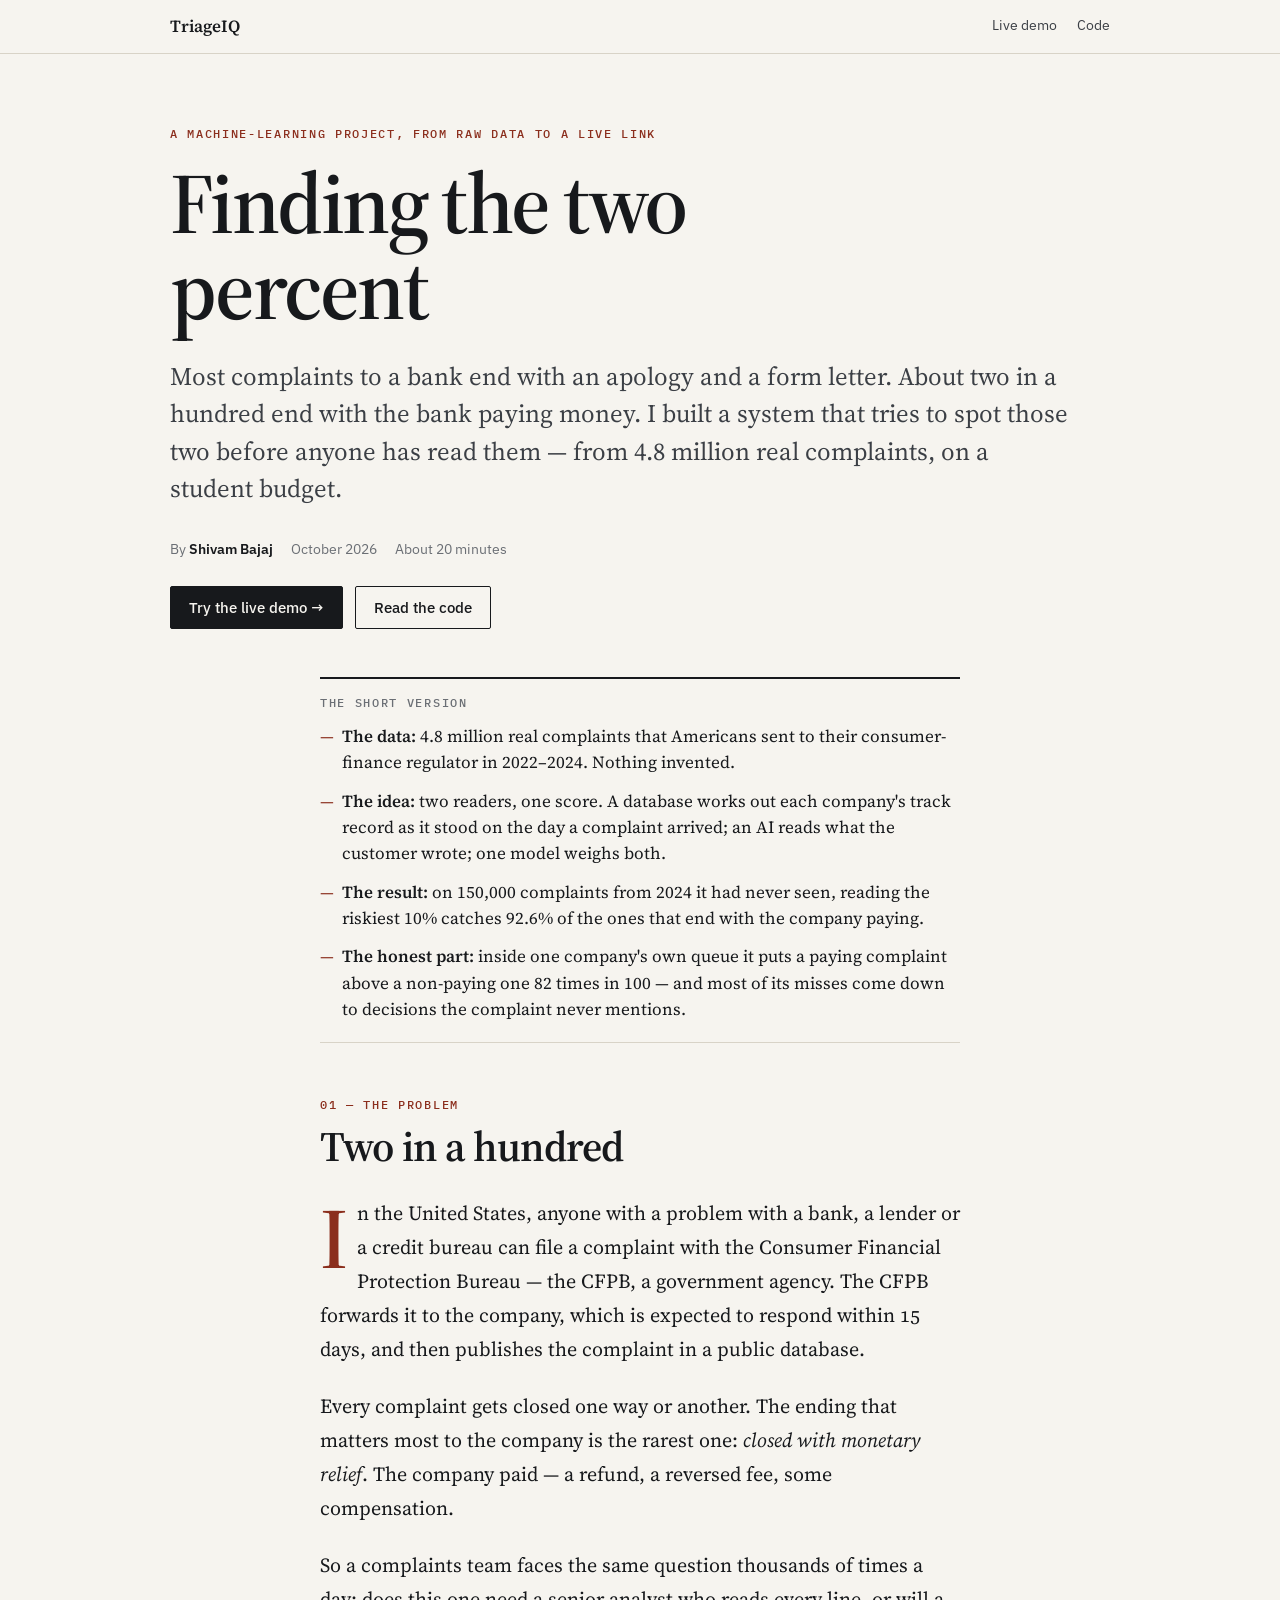
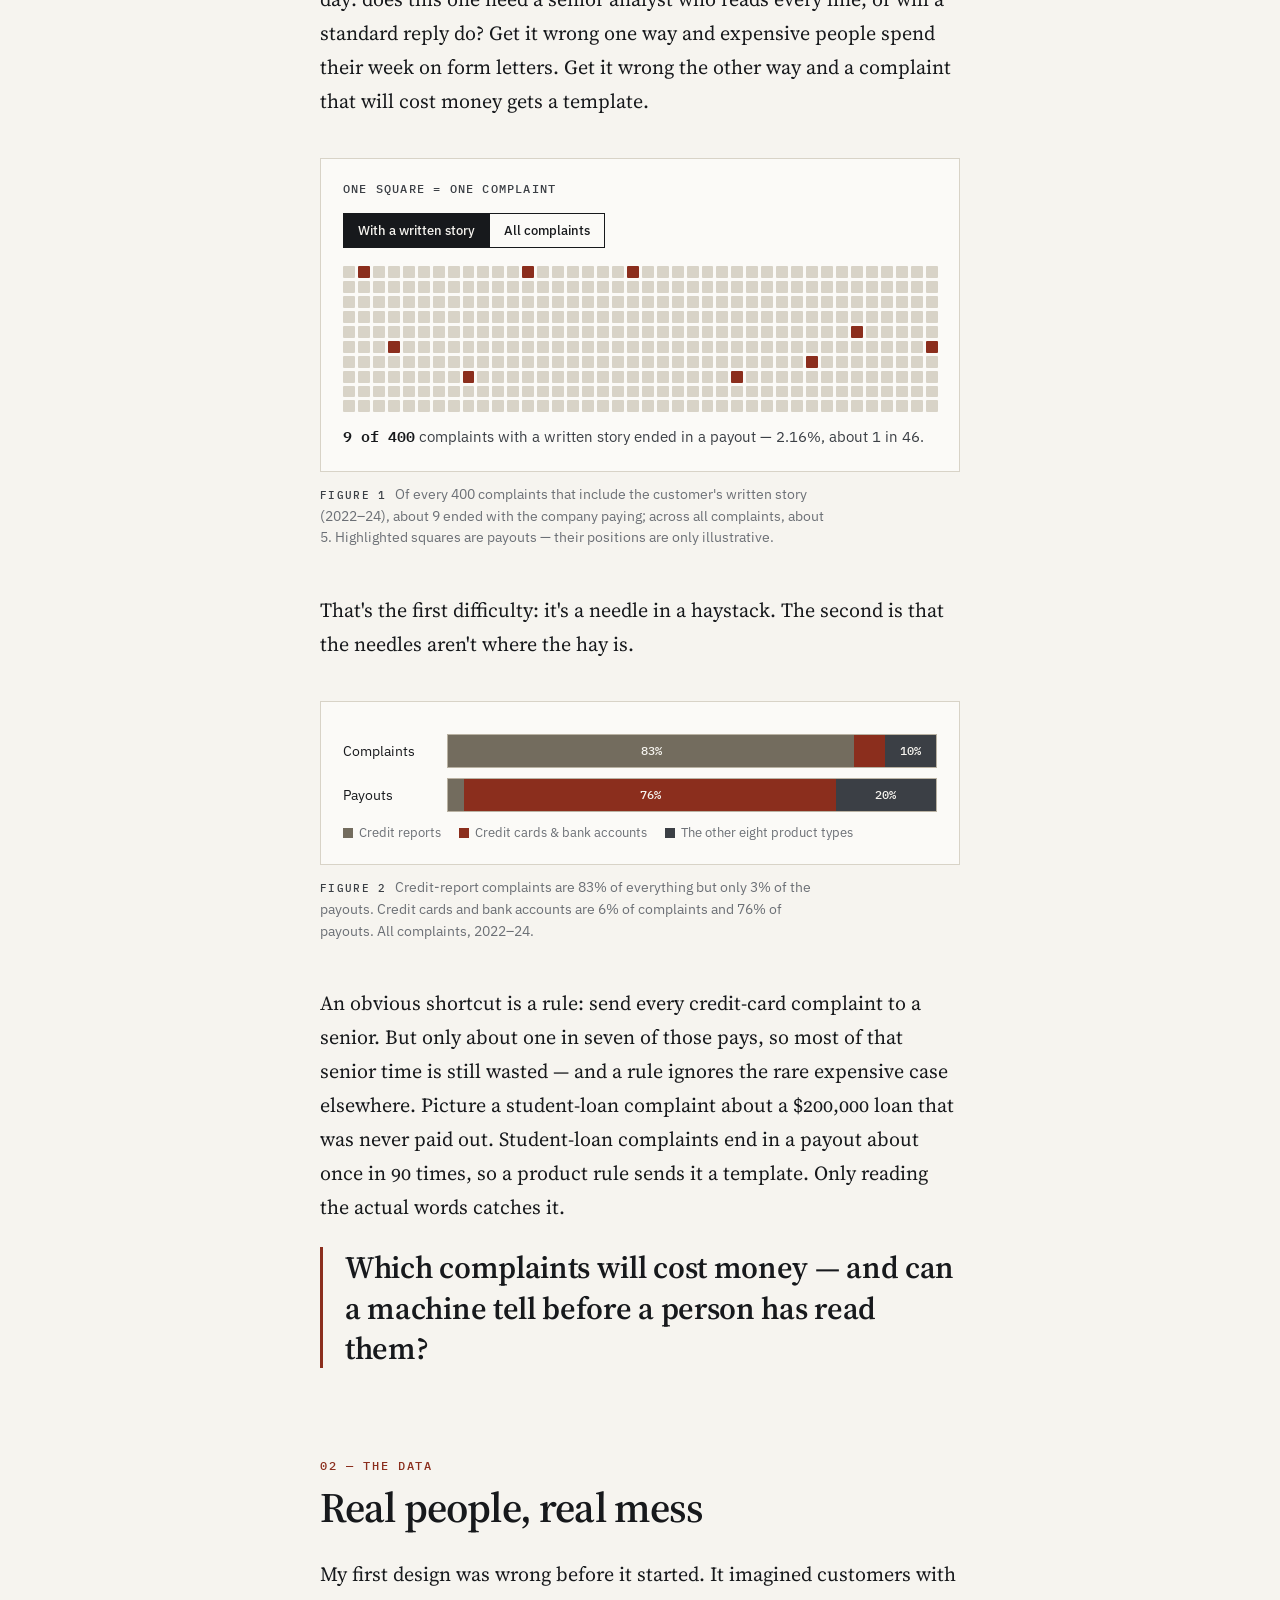
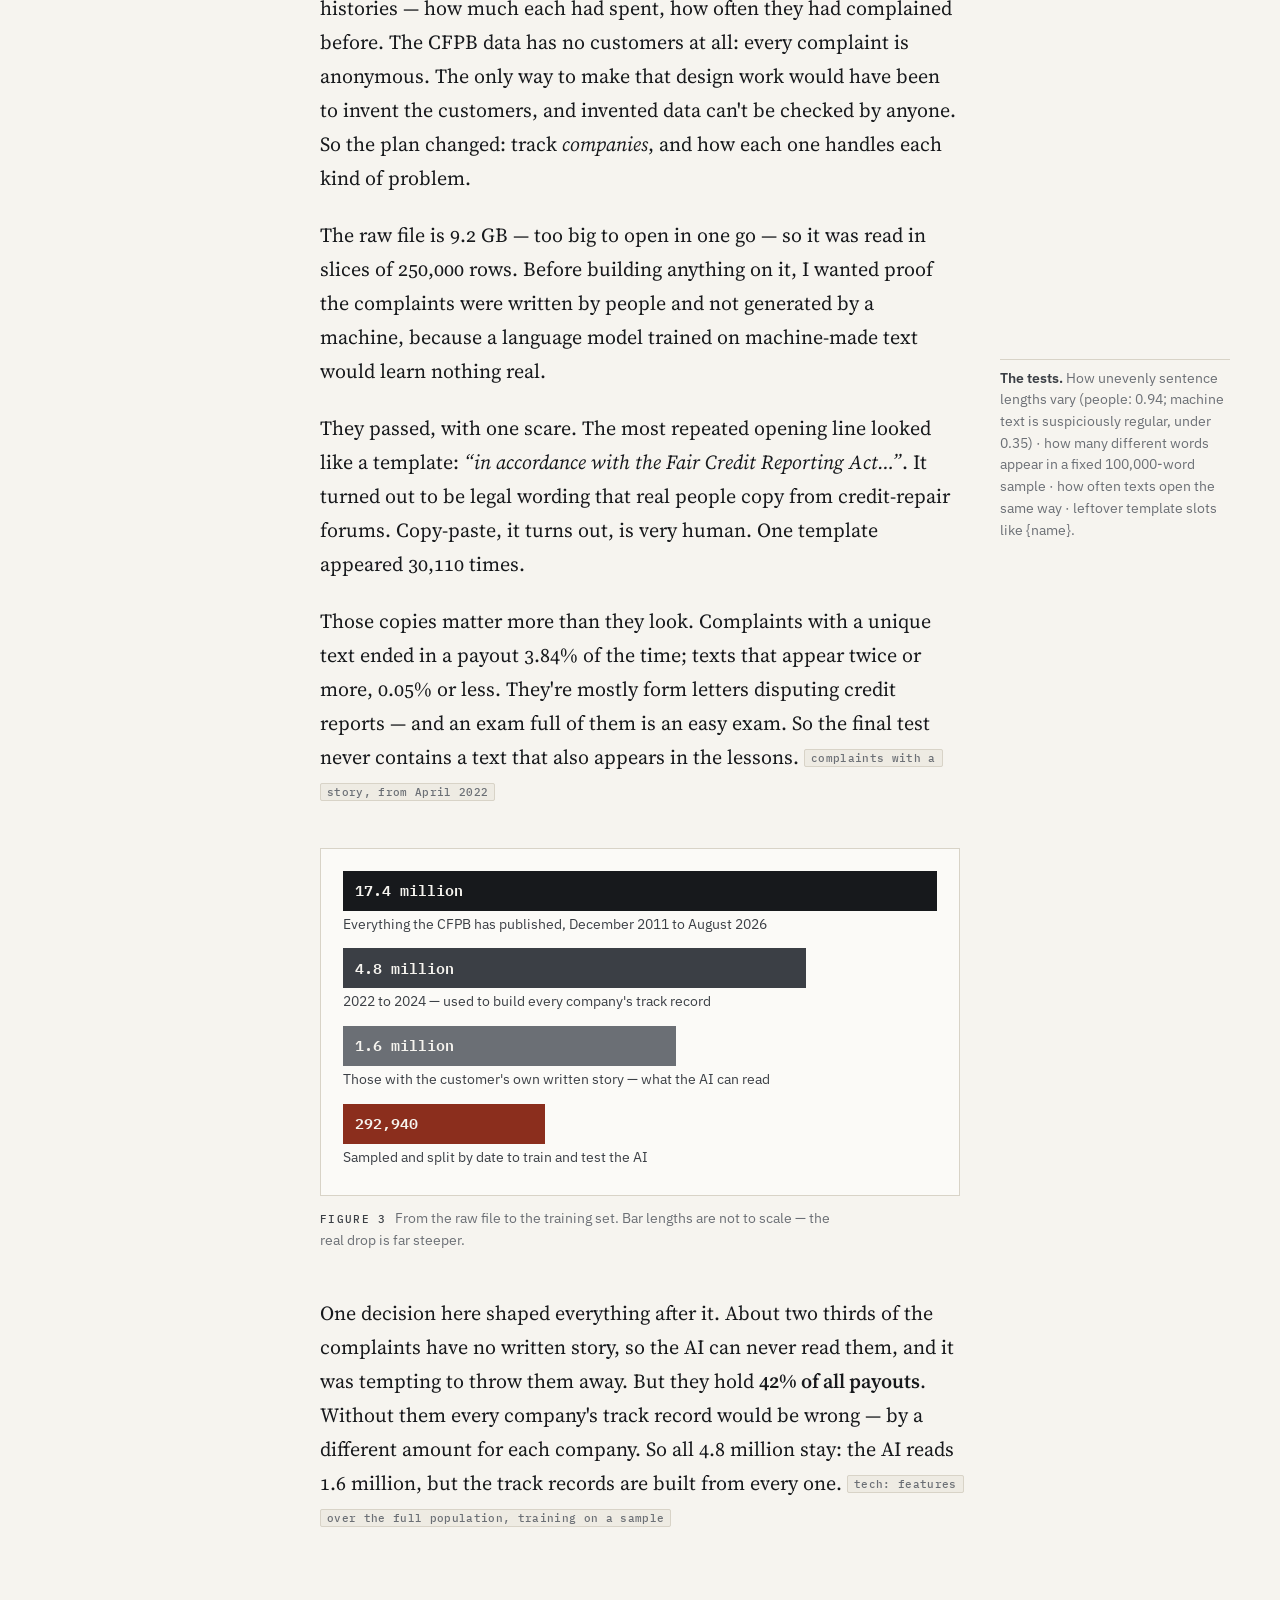
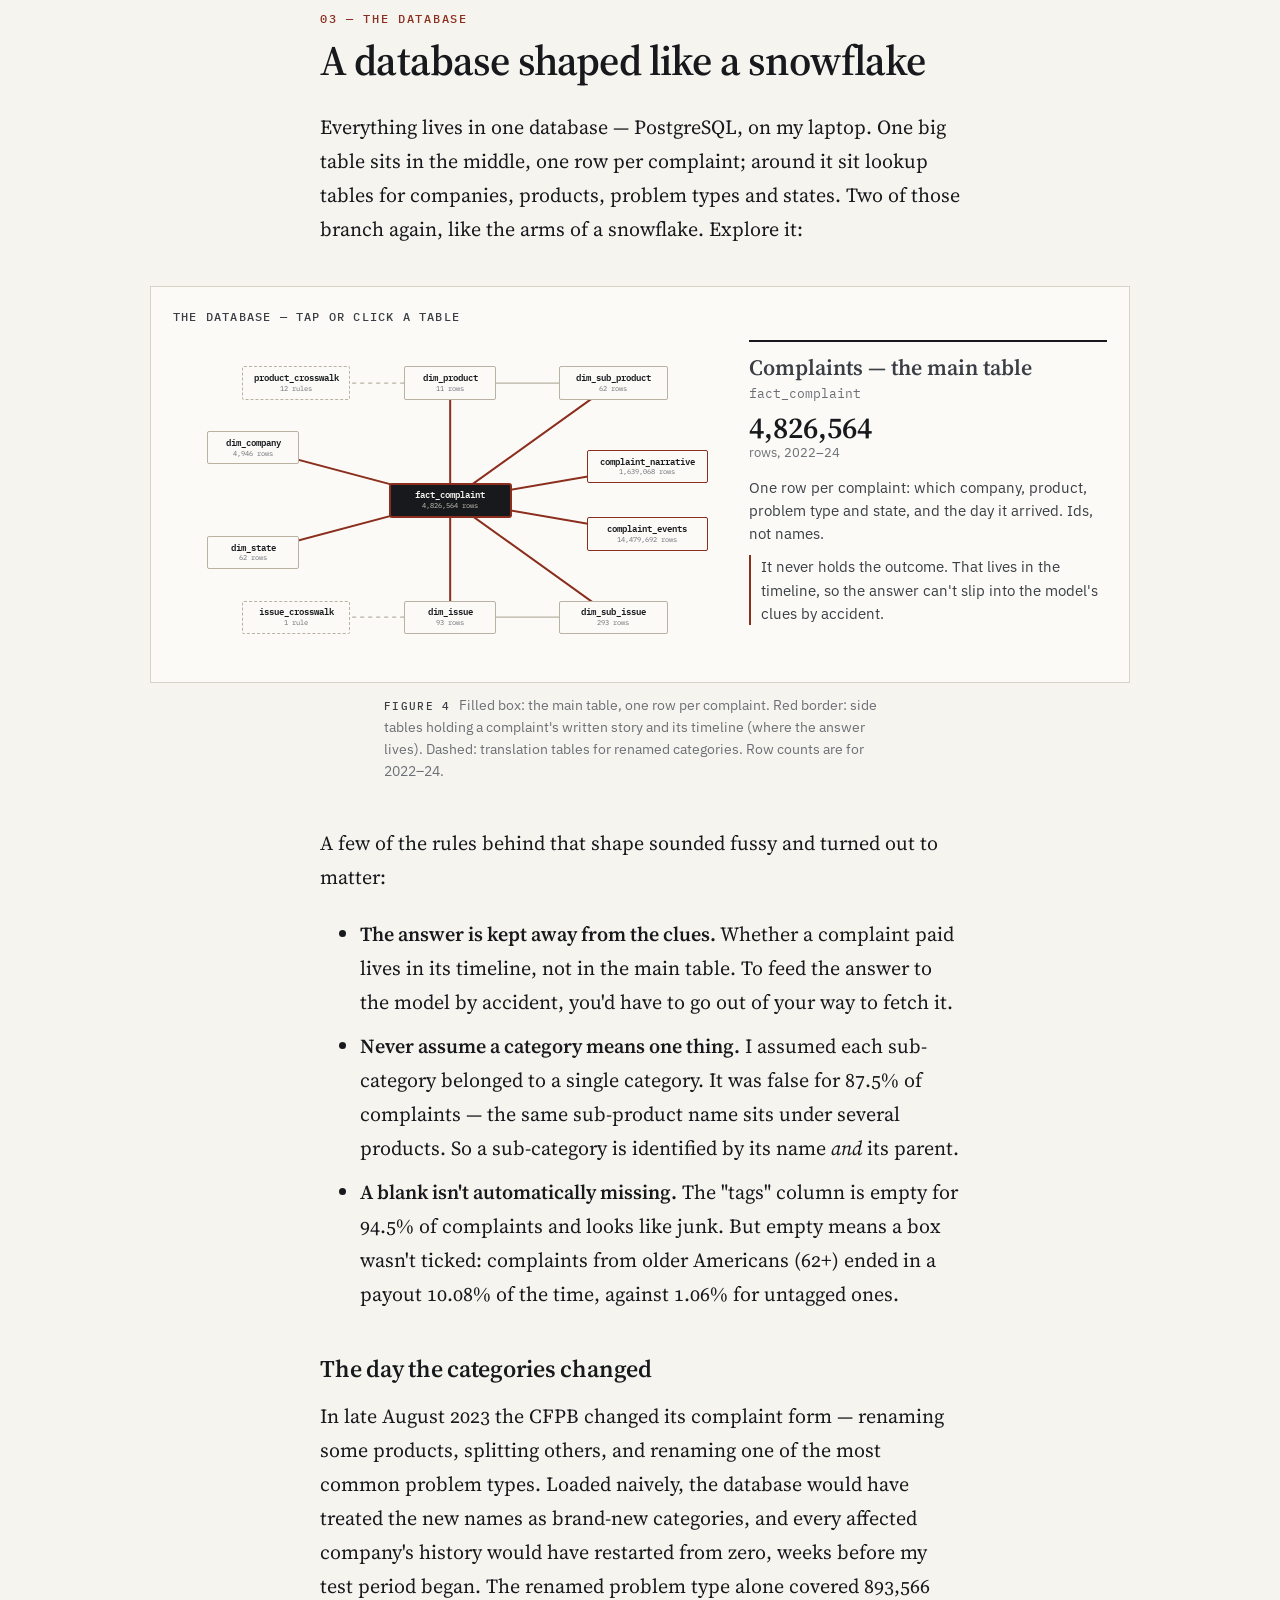
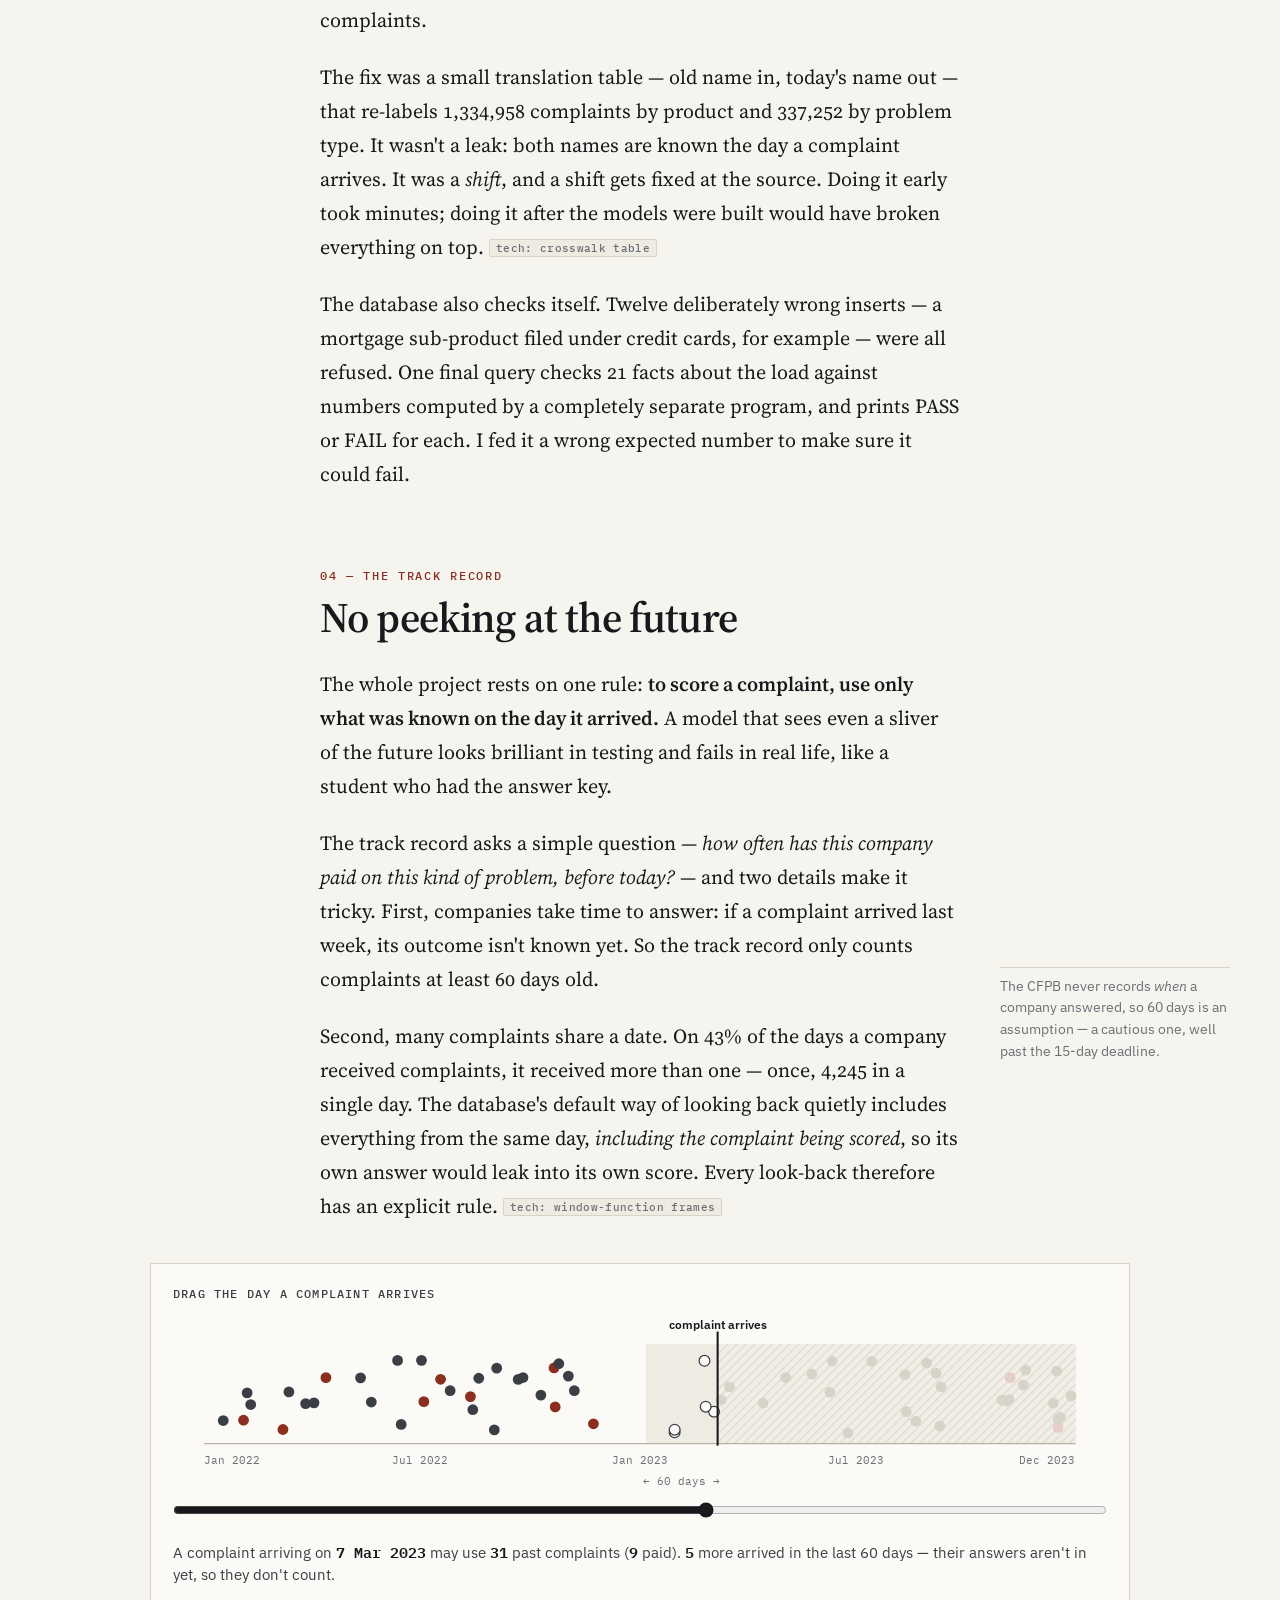
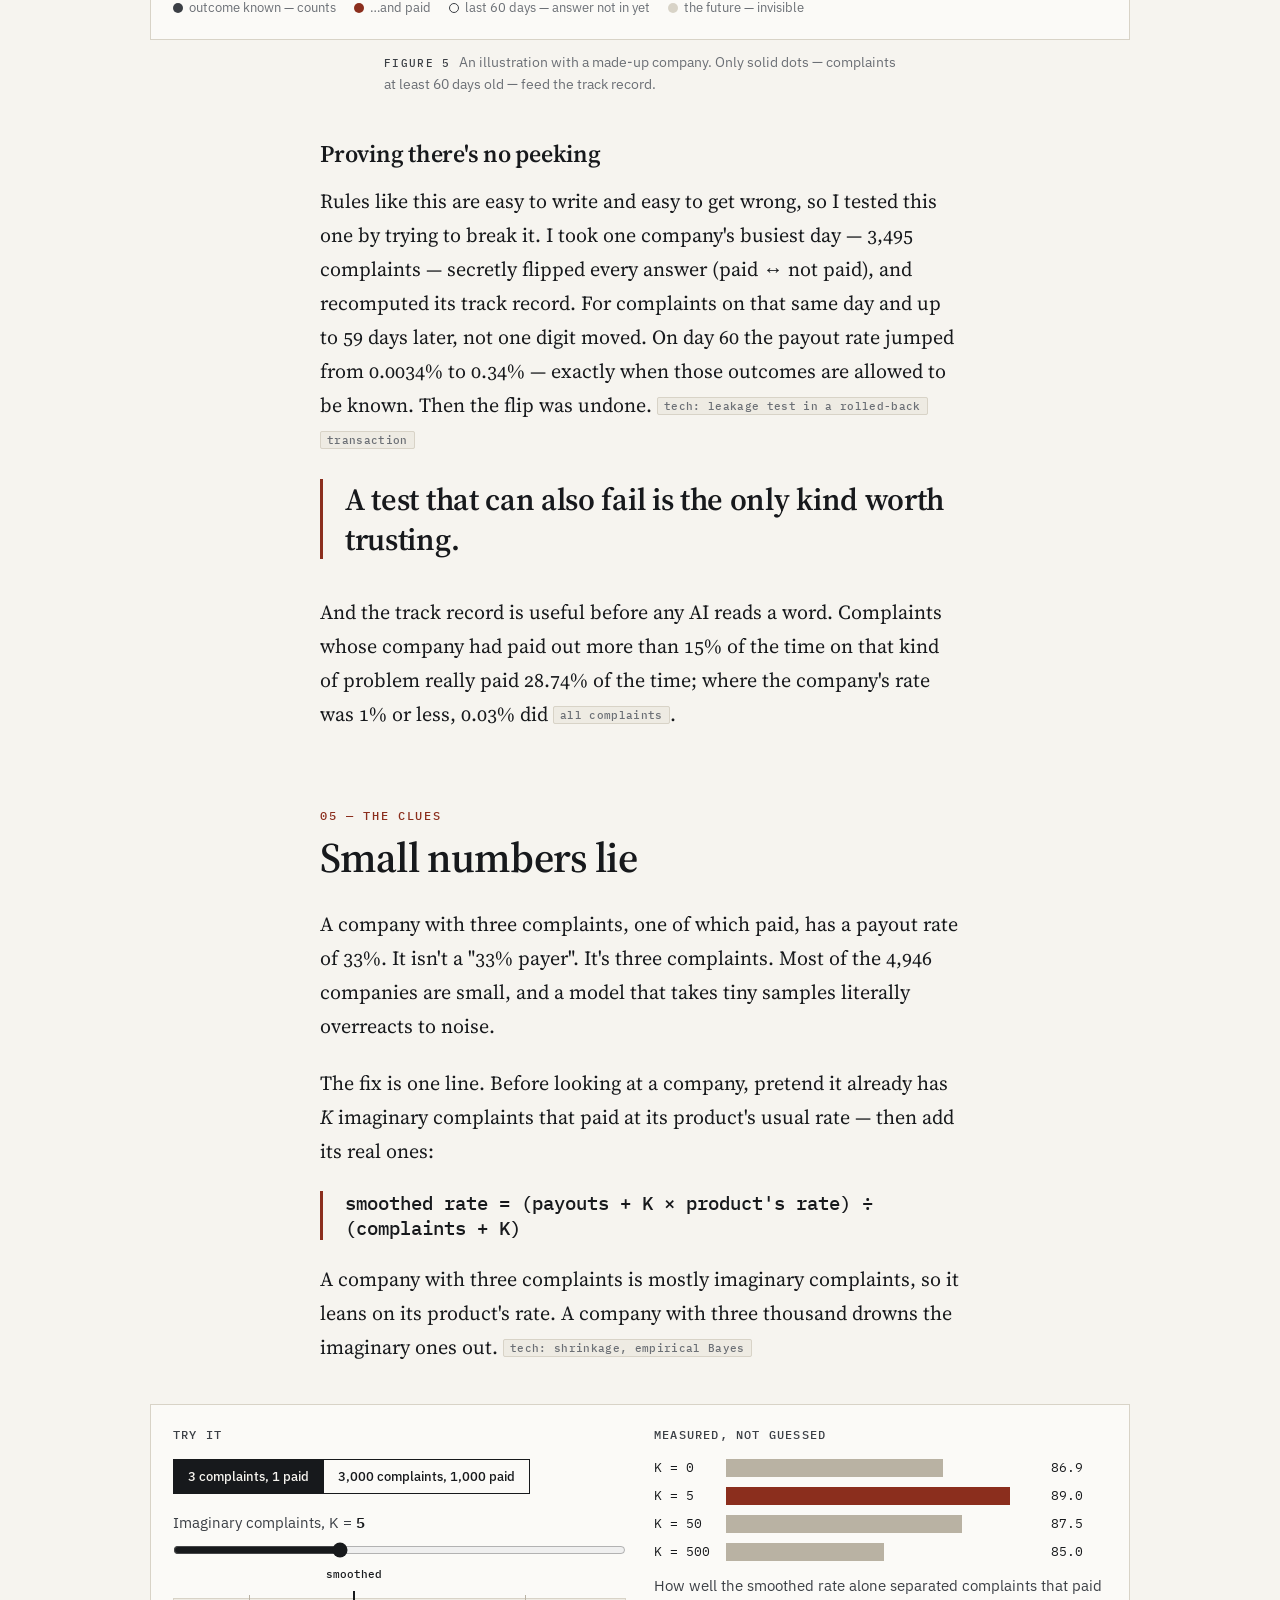
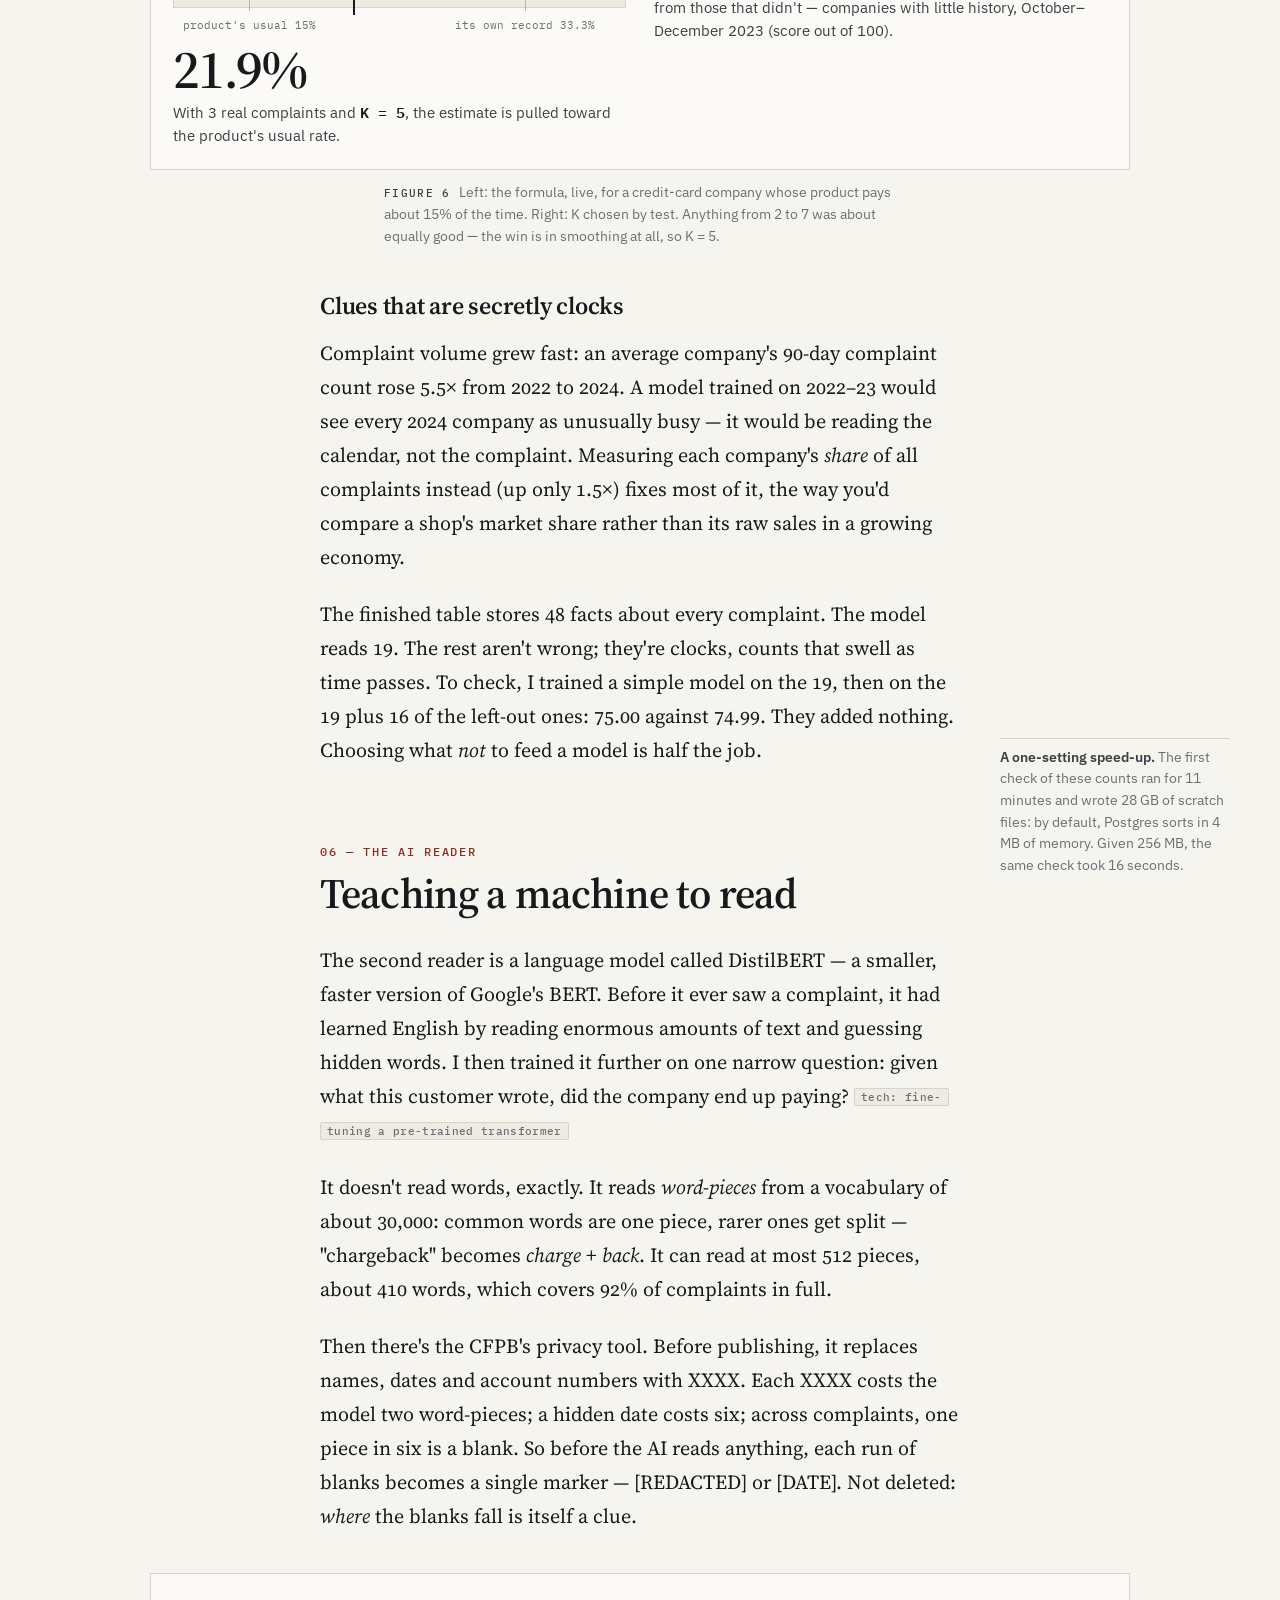
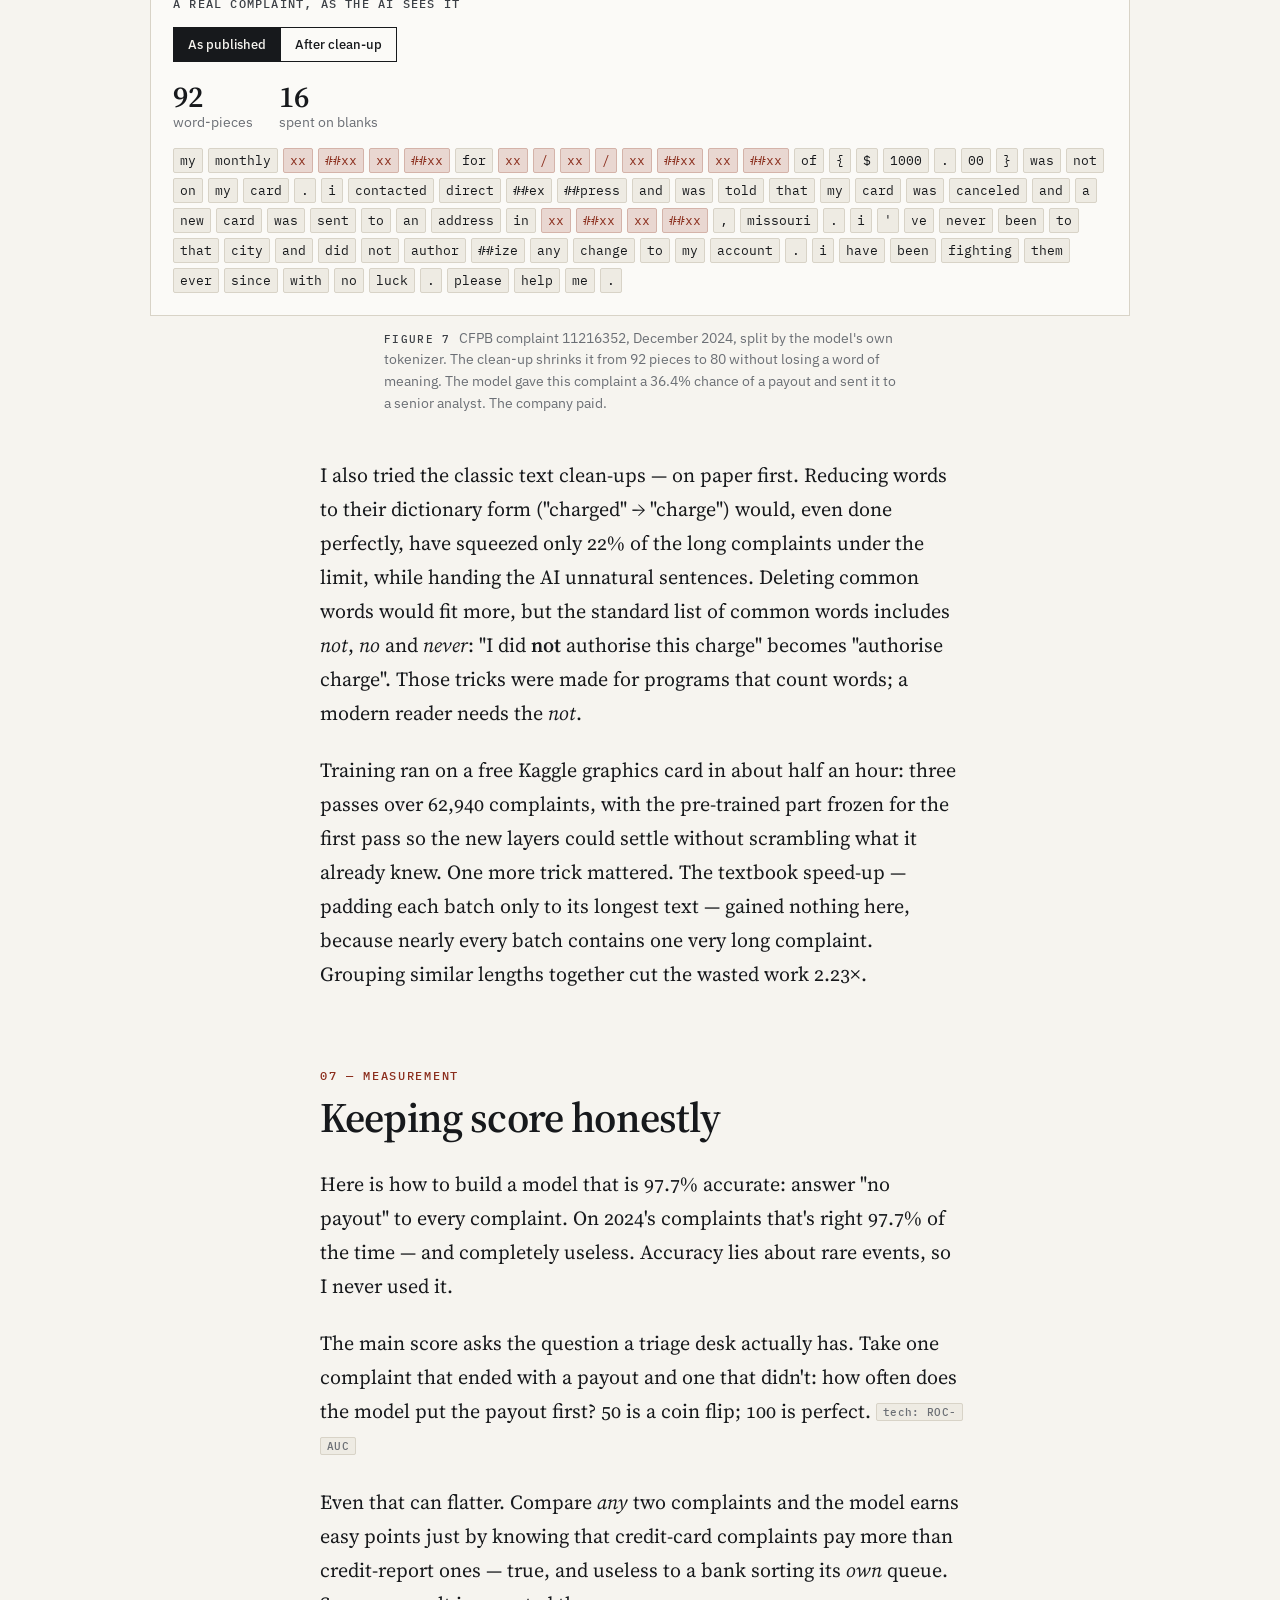
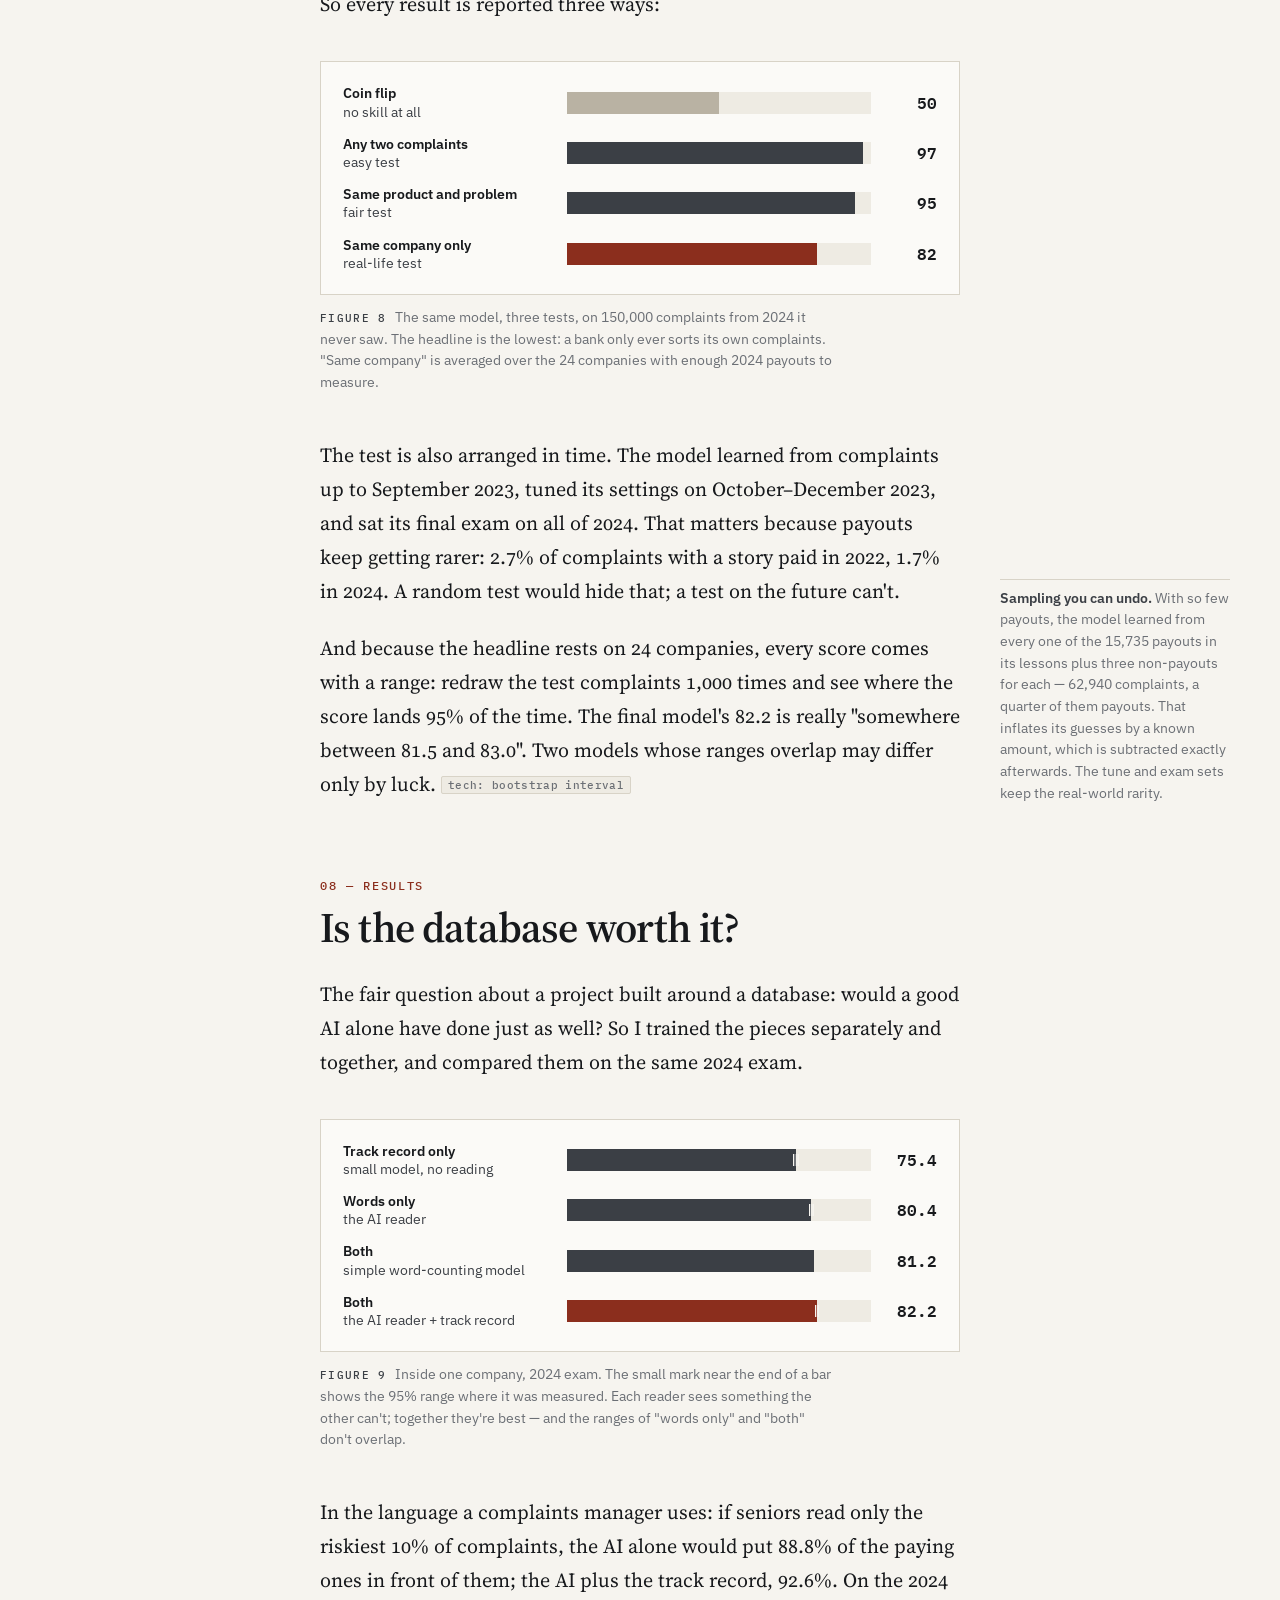
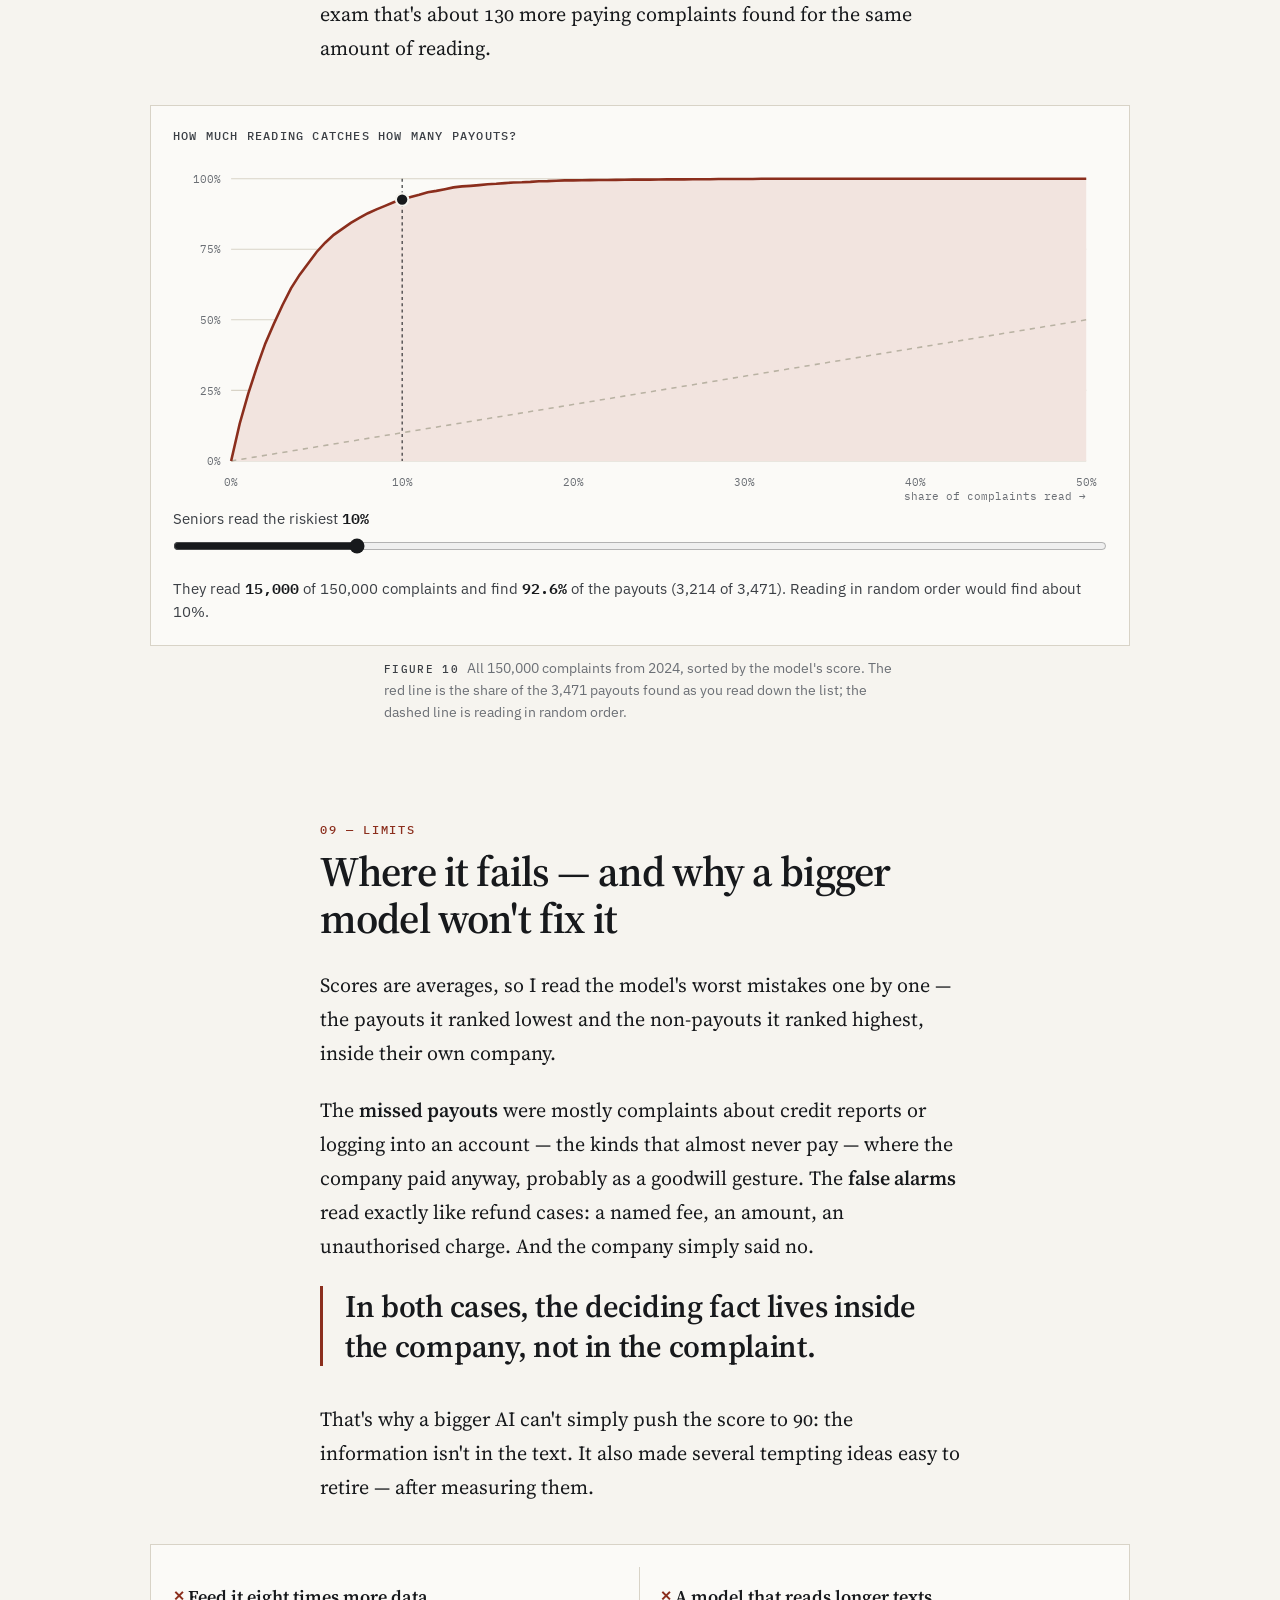
==== commit 294bda55: "Blog: designed dark theme; database figure readable in dark mode - A real dark palette under prefers" ====
--- a/docs/index.html
+++ b/docs/index.html
@@ -3,6 +3,8 @@
 <head>
   <meta charset="utf-8">
   <meta name="viewport" content="width=device-width, initial-scale=1">
+  <meta name="color-scheme" content="light dark">  <!-- the page has its own dark theme -->
+  <meta name="darkreader-lock">                     <!-- so tools like Dark Reader should not re-colour it -->
   <title>Finding the two percent — TriageIQ</title>
   <meta name="description" content="About two in a hundred consumer complaints end with the company paying money. How I built a system that spots them before anyone has read them — from 4.8 million real complaints, on a student budget.">
   <meta property="og:title" content="Finding the two percent">
@@ -114,7 +116,7 @@
             <div class="share-bar"><div class="s-credit" style="width:83.2%">83%</div><div class="s-cards" style="width:6.4%" title="cards and bank accounts 6%"></div><div class="s-other" style="width:10.4%">10%</div></div></div>
           <div class="share-row"><span>Payouts</span>
             <div class="share-bar"><div class="s-credit" style="width:3.3%" title="credit reports 3%"></div><div class="s-cards" style="width:76.2%">76%</div><div class="s-other" style="width:20.5%">20%</div></div></div>
-          <div class="legend"><span><i style="background:#8d8676"></i>Credit reports</span><span><i style="background:var(--accent)"></i>Credit cards &amp; bank accounts</span><span><i style="background:#3b3f45"></i>The other eight product types</span></div>
+          <div class="legend"><span><i style="background:var(--s-credit)"></i>Credit reports</span><span><i style="background:var(--accent)"></i>Credit cards &amp; bank accounts</span><span><i style="background:var(--s-other)"></i>The other eight product types</span></div>
         </div>
         <figcaption><span class="label">Figure 2</span>Credit-report complaints are 83% of everything but only 3% of the
           payouts. Credit cards and bank accounts are 6% of complaints and 76% of payouts. All complaints,
@@ -184,11 +186,11 @@
       <div class="fig">
         <p class="fig-title">The database — tap or click a table</p>
         <div class="snow">
-          <div><div id="snow-svg"></div><div class="snow-chips" id="snow-chips" role="group" aria-label="Tables"></div></div>
+          <div><div class="snowmap" id="snowmap"></div><div class="snow-chips" id="snow-chips" role="group" aria-label="Tables"></div></div>
           <div class="panel" id="snow-panel" aria-live="polite"></div>
         </div>
       </div>
-      <figcaption style="margin-left:auto;margin-right:auto"><span class="label">Figure 4</span>Black: the main table, one
+      <figcaption style="margin-left:auto;margin-right:auto"><span class="label">Figure 4</span>Filled box: the main table, one
         row per complaint. Red border: side tables holding a complaint's written story and its timeline (where the
         answer lives). Dashed: translation tables for renamed categories. Row counts are for 2022–24.</figcaption>
     </figure>
@@ -424,8 +426,8 @@
           <div class="barrow"><span class="lab"><b>Both</b>simple word-counting model</span><div class="track"><div class="fill" style="width:81.2%"></div></div><span class="v">81.2</span></div>
           <div class="barrow key"><span class="lab"><b>Both</b>the AI reader + track record</span><div class="track"><div class="fill" style="width:82.2%"></div><div class="ci" style="left:81.5%;width:1.5%"></div></div><span class="v">82.2</span></div>
         </div>
-        <figcaption><span class="label">Figure 9</span>Inside one company, 2024 exam. Pale marks inside the bars show the
-          95% range where it was measured. Each reader sees something the other can't; together they're best — and the
+        <figcaption><span class="label">Figure 9</span>Inside one company, 2024 exam. The small mark near the end of a bar
+          shows the 95% range where it was measured. Each reader sees something the other can't; together they're best — and the
           ranges of "words only" and "both" don't overlap.</figcaption>
       </figure>
 
--- a/docs/blog.css
+++ b/docs/blog.css
@@ -14,11 +14,58 @@
   --accent-soft: #f2e4df;
   --calm: #2f5a4c;
   --calm-soft: #e3ece7;
+  --ink-strong: #000;             /* button hover */
+  --fact-sub: #c9c4b8;            /* row count inside the black main-table box */
+  --s-credit: #736c5e;            /* share bars (4.7:1 under the paper-coloured label) */
+  --s-other: #3b3f45;
+  --funnel-2: #3b3f45;
+  --funnel-3: #6b6f75;
+  --hatch-a: #f1eee7;             /* "the future" stripes in Figure 5 */
+  --hatch-b: #e2ddd2;
+  --future-paid: #e3cfc8;
+  --blank-bg: #e9d7d1;            /* privacy-blank word-pieces in Figure 7 */
+  --blank-line: #d4b3a9;
+  --home-text: #c9c4b8;           /* dark boxes in Figure 13 */
+  --home-label: #e6b2a6;
+  --ci: rgba(255, 255, 255, .28); /* 95% range marks inside bars */
+  color-scheme: light dark;
   --serif: "Source Serif 4", Georgia, "Times New Roman", serif;
   --sans: "IBM Plex Sans", -apple-system, "Segoe UI", Roboto, sans-serif;
   --mono: "IBM Plex Mono", ui-monospace, "SF Mono", Menlo, monospace;
   --text: 680px;
   --wide: 980px;
+}
+
+/* A designed dark theme — used when the reader's system is set to dark, so no browser tool has to guess. */
+@media (prefers-color-scheme: dark) {
+  :root {
+    --paper: #151412;
+    --paper-2: #211f1b;
+    --card: #1b1a17;
+    --ink: #ece7dc;
+    --ink-2: #c8c2b5;
+    --muted: #958f83;
+    --rule: #34312b;
+    --rule-strong: #4d4941;
+    --accent: #de8268;
+    --accent-soft: #3a231c;
+    --calm: #8fc3aa;
+    --calm-soft: #1d2b25;
+    --ink-strong: #fff;
+    --fact-sub: #4a463f;
+    --s-credit: #8a8478;
+    --s-other: #c8c2b5;
+    --funnel-2: #b9b3a6;
+    --funnel-3: #8a8478;
+    --hatch-a: #1d1c19;
+    --hatch-b: #26241f;
+    --future-paid: #4a2d25;
+    --blank-bg: #3d2620;
+    --blank-line: #6a3b30;
+    --home-text: #4a463f;
+    --home-label: #8b2e1d;
+    --ci: rgba(0, 0, 0, .35);
+  }
 }
 
 * { box-sizing: border-box; }
@@ -53,7 +100,7 @@
 .cta { display: flex; flex-wrap: wrap; gap: 12px; margin-top: 26px; }
 .btn { display: inline-flex; align-items: center; gap: 8px; font: 500 15px/1 var(--sans); text-decoration: none; padding: 13px 18px;
        border: 1px solid var(--ink); background: var(--ink); color: var(--paper); border-radius: 2px; cursor: pointer; }
-.btn:hover { background: #000; color: var(--paper); }
+.btn:hover { background: var(--ink-strong); color: var(--paper); }
 .btn.quiet { background: transparent; color: var(--ink); }
 .btn.quiet:hover { background: var(--paper-2); color: var(--ink); }
 
@@ -142,35 +189,35 @@
 .share-row { display: grid; grid-template-columns: 90px minmax(0, 1fr); gap: 14px; align-items: center; margin: 10px 0; font: 400 14px/1.3 var(--sans); }
 .share-bar { display: flex; height: 34px; border: 1px solid var(--rule-strong); }
 .share-bar div { min-width: 0; display: flex; align-items: center; justify-content: center; font: 500 12px/1 var(--mono); color: var(--paper); overflow: hidden; white-space: nowrap; }
-.s-credit { background: #8d8676; } .s-cards { background: var(--accent); } .s-other { background: #3b3f45; }
+.s-credit { background: var(--s-credit); } .s-cards { background: var(--accent); } .s-other { background: var(--s-other); }
 
 /* funnel */
 .funnel { display: grid; gap: 8px; }
 .funnel .step { display: grid; grid-template-columns: 1fr; position: relative; }
 .funnel .bar { height: 40px; background: var(--ink); display: flex; align-items: center; padding: 0 12px; color: var(--paper);
                font: 600 15px/1 var(--mono); min-width: max-content; }
-.funnel .step:nth-child(2) .bar { background: #3b3f45; } .funnel .step:nth-child(3) .bar { background: #6b6f75; }
+.funnel .step:nth-child(2) .bar { background: var(--funnel-2); } .funnel .step:nth-child(3) .bar { background: var(--funnel-3); }
 .funnel .step:nth-child(4) .bar { background: var(--accent); }
 .funnel .what { font: 400 14px/1.4 var(--sans); color: var(--ink-2); margin: 4px 0 6px; }
 
 /* snowflake */
 .snow { display: grid; grid-template-columns: minmax(0, 1.55fr) minmax(0, 1fr); gap: 22px; align-items: start; }
 @media (max-width: 820px) { .snow { grid-template-columns: 1fr; } }
-.snow svg { width: 100%; height: auto; display: block; }
-.snow .node rect { fill: var(--card); stroke: var(--rule-strong); stroke-width: 1; transition: stroke .15s ease, fill .15s ease; }
-.snow .node text { font-family: var(--mono); fill: var(--ink); pointer-events: none; }
-.snow .node .sub { fill: var(--muted); }
-.snow .node { cursor: pointer; outline: none; }
-.snow .node.fact rect { fill: var(--ink); stroke: var(--ink); }
-.snow .node.fact text { fill: var(--paper); }
-.snow .node.fact .sub { fill: #c9c4b8; }
-.snow .node.side rect { stroke: var(--accent); }
-.snow .node.cross rect { stroke-dasharray: 4 3; }
-.snow .node:hover rect, .snow .node:focus rect, .snow .node.on rect { stroke: var(--accent); stroke-width: 2; }
-.snow .node.fact.on rect { fill: #000; }
-.snow .edge { stroke: var(--rule-strong); stroke-width: 1.2; fill: none; transition: stroke .15s ease; }
+.snowmap { position: relative; aspect-ratio: 900 / 520; container-type: inline-size; }
+.snowmap svg { position: absolute; inset: 0; width: 100%; height: 100%; display: block; }
+.snow .edge { stroke: var(--rule-strong); stroke-width: 1.2; fill: none; vector-effect: non-scaling-stroke; transition: stroke .15s ease; }
 .snow .edge.dash { stroke-dasharray: 4 4; }
 .snow .edge.on { stroke: var(--accent); stroke-width: 2; }
+.tnode { position: absolute; display: flex; flex-direction: column; justify-content: center; align-items: center; gap: .3cqw;
+         margin: 0; padding: 0; background: var(--card); color: var(--ink); border: 1px solid var(--rule-strong); border-radius: 2px;
+         font-family: var(--mono); cursor: pointer; transition: border-color .15s ease, box-shadow .15s ease; }
+.tnode .nm { font-size: clamp(6px, 1.62cqw, 14px); font-weight: 600; line-height: 1.1; }
+.tnode .rw { font-size: clamp(5px, 1.3cqw, 11px); color: var(--muted); line-height: 1.1; }
+.tnode.fact { background: var(--ink); color: var(--paper); border-color: var(--ink); }
+.tnode.fact .rw { color: var(--fact-sub); }
+.tnode.side { border-color: var(--accent); }
+.tnode.cross { border-style: dashed; }
+.tnode:hover, .tnode:focus-visible, .tnode.on { border-color: var(--accent); box-shadow: 0 0 0 1px var(--accent); outline: none; }
 .panel { border-top: 2px solid var(--ink); padding-top: 12px; }
 .snow-chips { display: none; flex-wrap: wrap; gap: 6px; margin: 4px 0 6px; }
 .snow-chips button { font: 500 12px/1 var(--mono); padding: 8px 9px; border: 1px solid var(--rule-strong); background: var(--paper); color: var(--ink); cursor: pointer; border-radius: 2px; }
@@ -187,7 +234,8 @@
 .tl svg { width: 100%; height: auto; display: block; }
 .tl .dot-known { fill: var(--ink-2); } .tl .dot-known.paid { fill: var(--accent); }
 .tl .dot-pending { fill: var(--card); stroke: var(--ink-2); stroke-width: 1.2; } .tl .dot-pending.paid { stroke: var(--accent); }
-.tl .dot-future { fill: var(--rule); } .tl .dot-future.paid { fill: #e3cfc8; }
+.tl .dot-future { fill: var(--rule); } .tl .dot-future.paid { fill: var(--future-paid); }
+.tl .hatch-a { fill: var(--hatch-a); } .tl .hatch-b { stroke: var(--hatch-b); } .tl .baseline { stroke: var(--rule-strong); }
 .tl .zone-pending { fill: var(--paper-2); } .tl .zone-future { fill: url(#hatch); }
 .tl .axis { font: 400 11px var(--mono); fill: var(--muted); }
 .tl .marker { stroke: var(--ink); stroke-width: 2; }
@@ -214,14 +262,14 @@
 .barrow .track { position: relative; height: 22px; background: var(--paper-2); }
 .barrow .fill { position: absolute; left: 0; top: 0; bottom: 0; background: var(--ink-2); }
 .barrow.key .fill { background: var(--accent); }
-.barrow .ci { position: absolute; top: 5px; bottom: 5px; border-left: 1px solid var(--paper); border-right: 1px solid var(--paper); background: rgba(255,255,255,.25); }
+.barrow .ci { position: absolute; top: 5px; bottom: 5px; border-left: 1px solid var(--paper); border-right: 1px solid var(--paper); background: var(--ci); }
 .barrow .v { font: 600 16px/1 var(--mono); text-align: right; font-variant-numeric: tabular-nums; }
 @media (max-width: 560px) { .barrow { grid-template-columns: 1fr 48px; } .barrow .lab { grid-column: 1 / -1; } }
 
 /* tokens */
 .tokens { display: flex; flex-wrap: wrap; gap: 5px; font: 400 13px/1 var(--mono); }
 .tokens span { padding: 5px 6px; background: var(--paper-2); border: 1px solid var(--rule); border-radius: 2px; }
-.tokens span.blank { background: #e9d7d1; border-color: #d4b3a9; color: var(--accent); }
+.tokens span.blank { background: var(--blank-bg); border-color: var(--blank-line); color: var(--accent); }
 .tokens span.marker { background: var(--ink); color: var(--paper); border-color: var(--ink); letter-spacing: .06em; font-size: 11px; }
 .tok-count { display: flex; gap: 26px; flex-wrap: wrap; margin: 0 0 16px; font: 400 14px/1.3 var(--sans); color: var(--muted); }
 .tok-count b { display: block; font: 600 30px/1.1 var(--serif); color: var(--ink); }
@@ -258,7 +306,7 @@
 .hop b { display: block; font: 600 17px/1.25 var(--serif); margin-bottom: 6px; }
 .hop p { font: 400 13px/1.45 var(--sans); color: var(--ink-2); margin: 0; }
 .hop.home { background: var(--ink); color: var(--paper); border-color: var(--ink); }
-.hop.home p { color: #c9c4b8; } .hop.home .w { color: #e6b2a6; }
+.hop.home p { color: var(--home-text); } .hop.home .w { color: var(--home-label); }
 
 /* calibration */
 .cal { display: grid; grid-template-columns: 1fr 1fr; gap: 30px; }
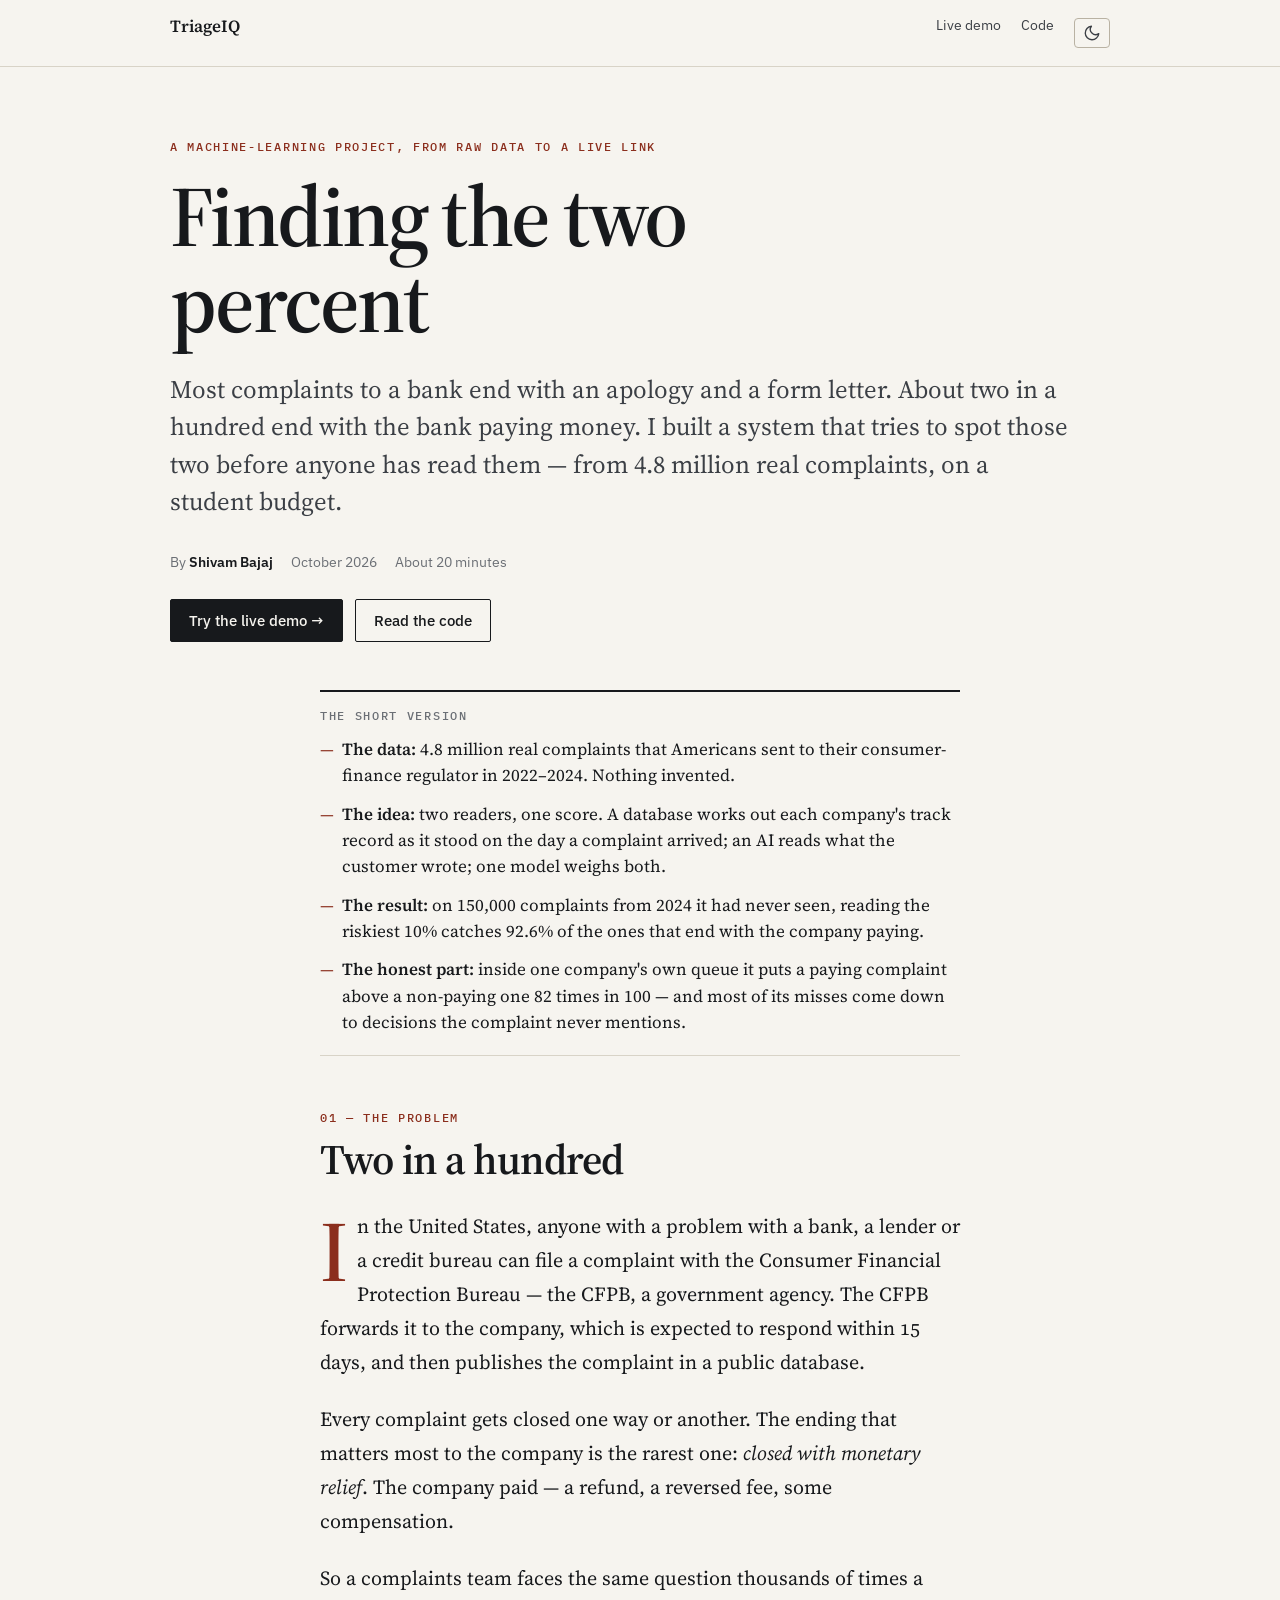
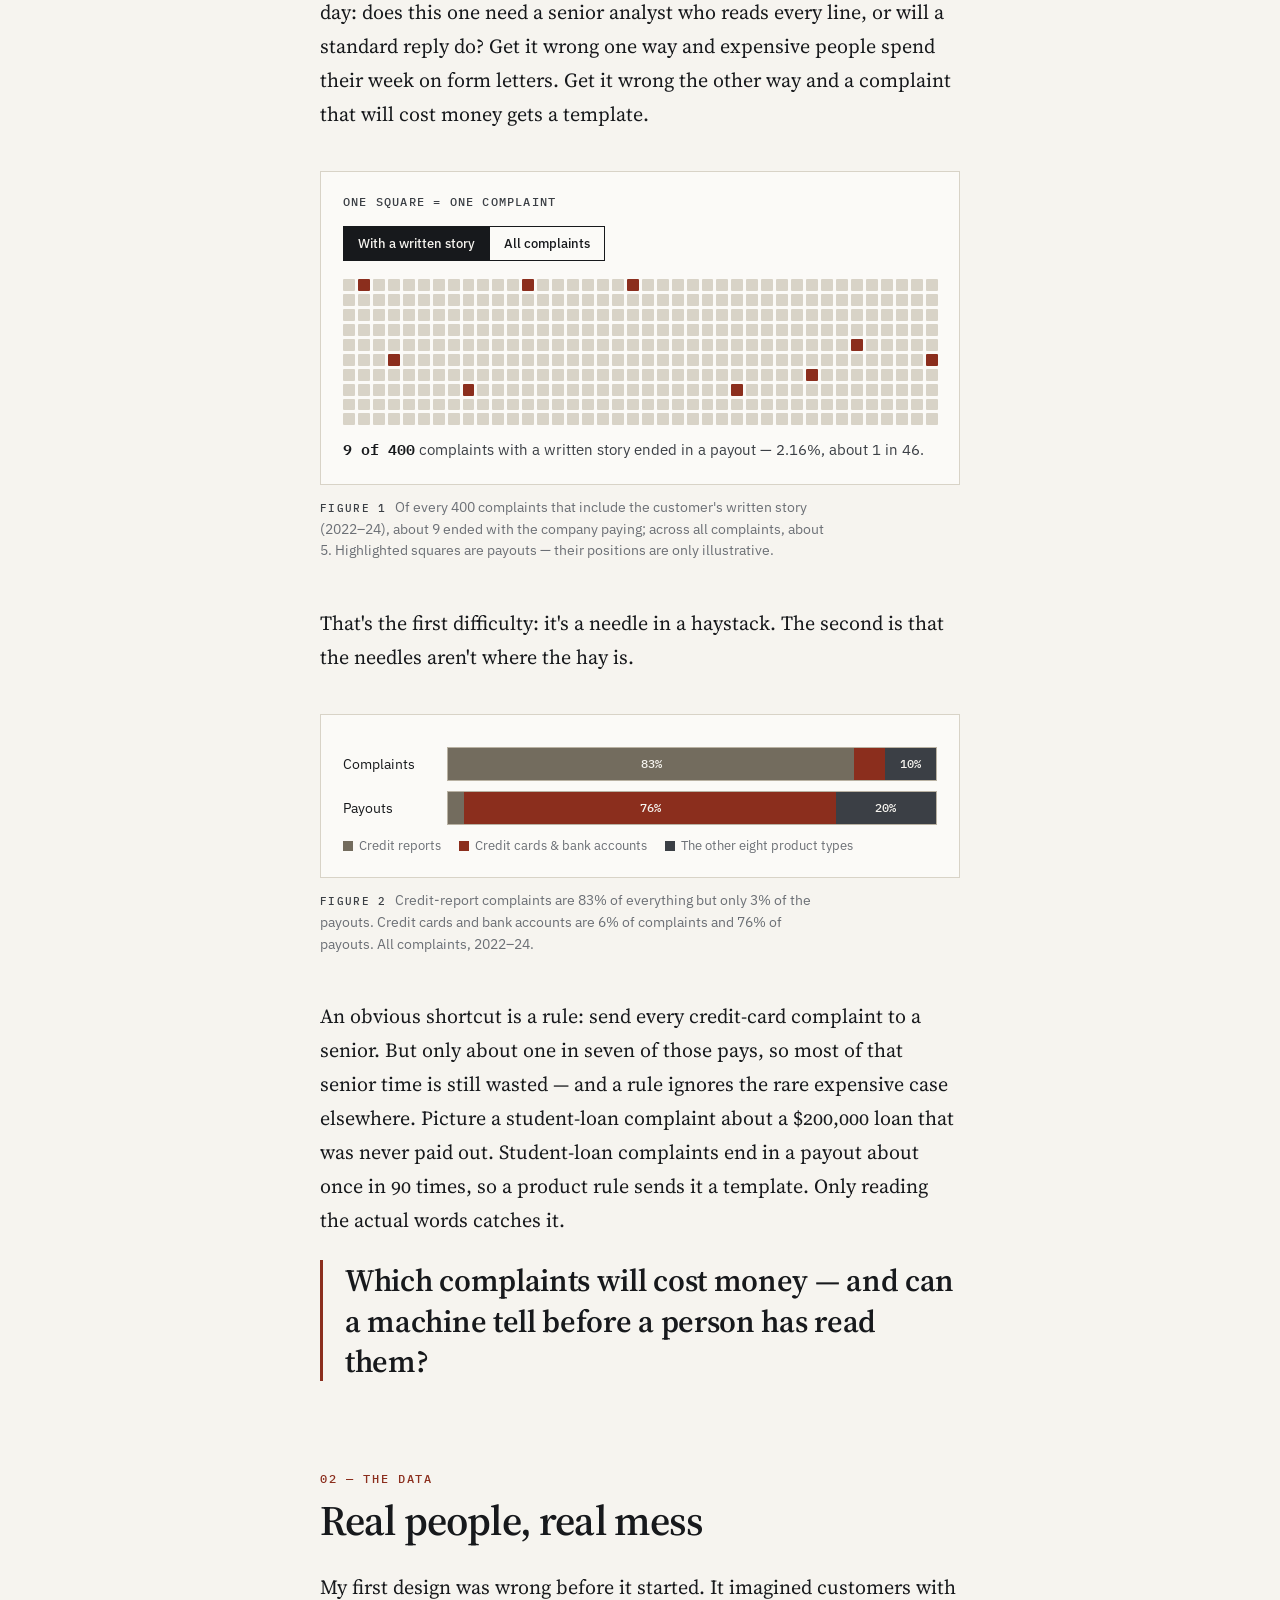
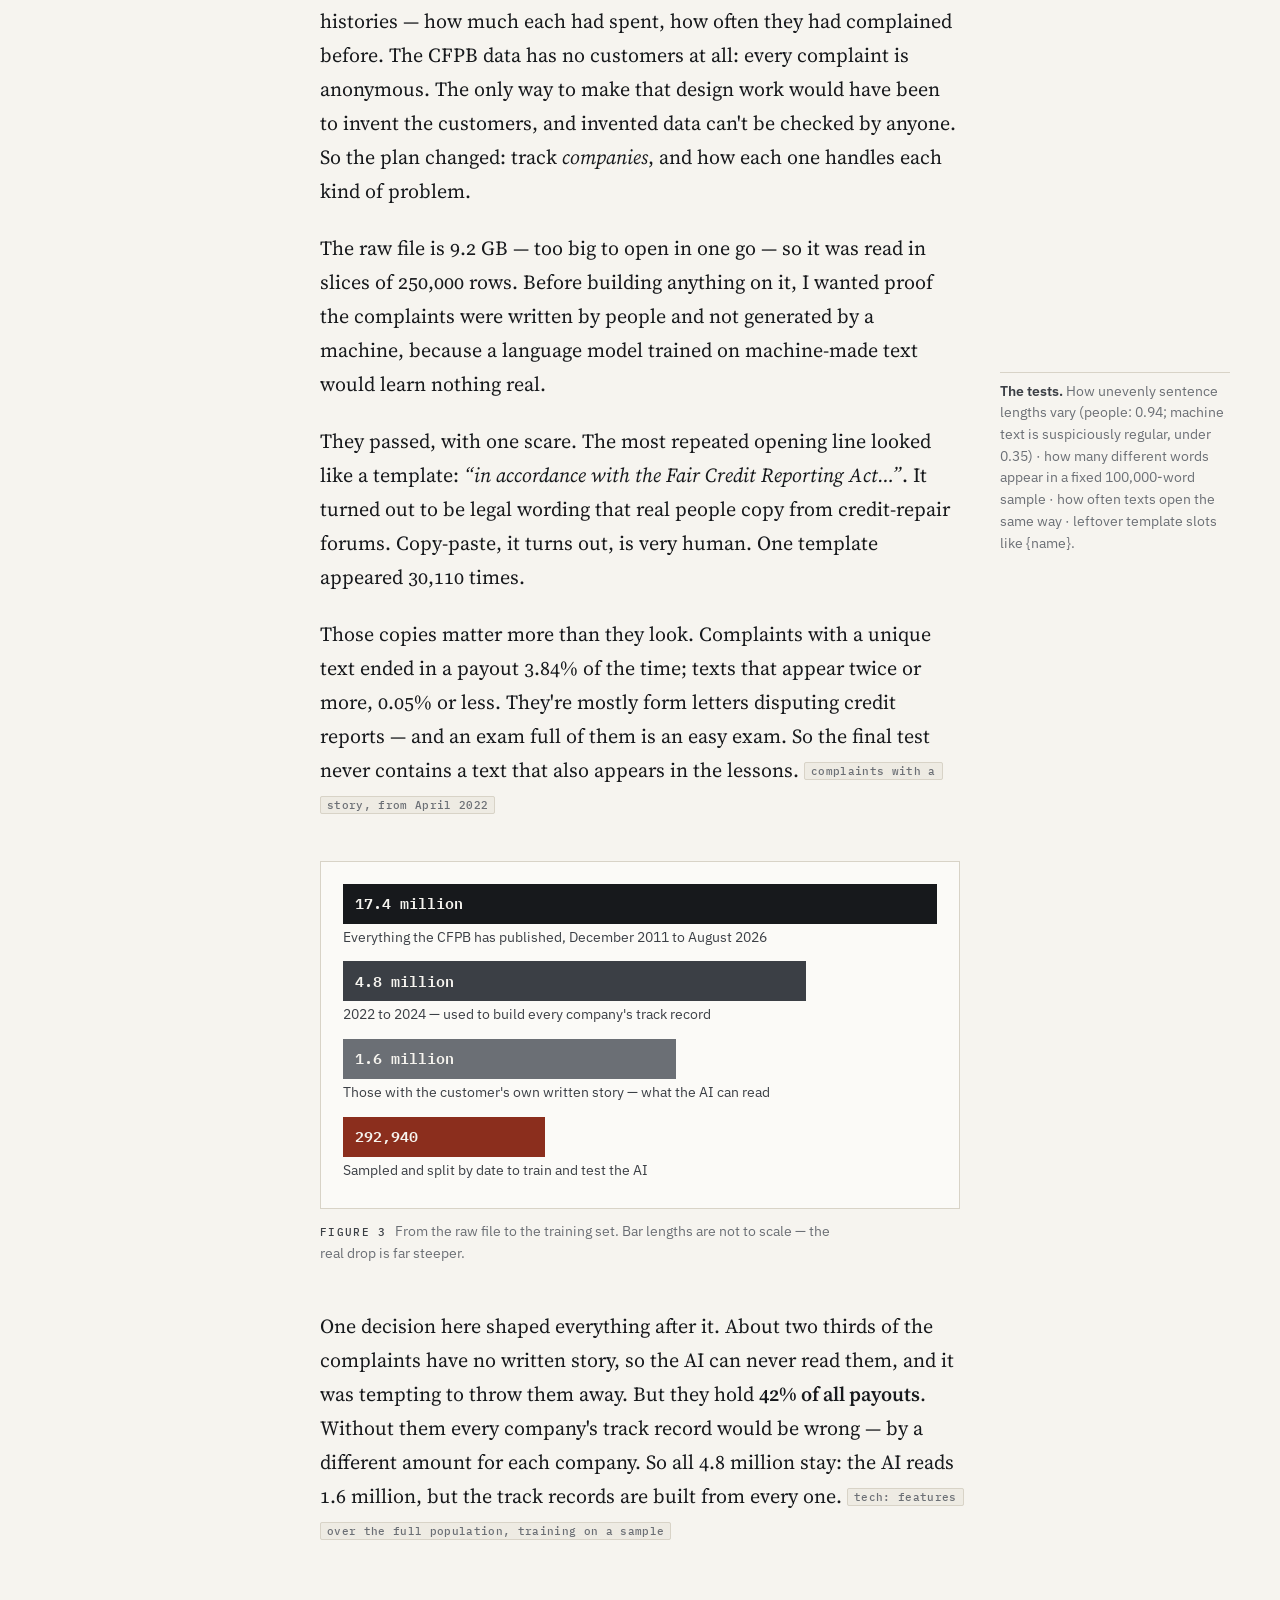
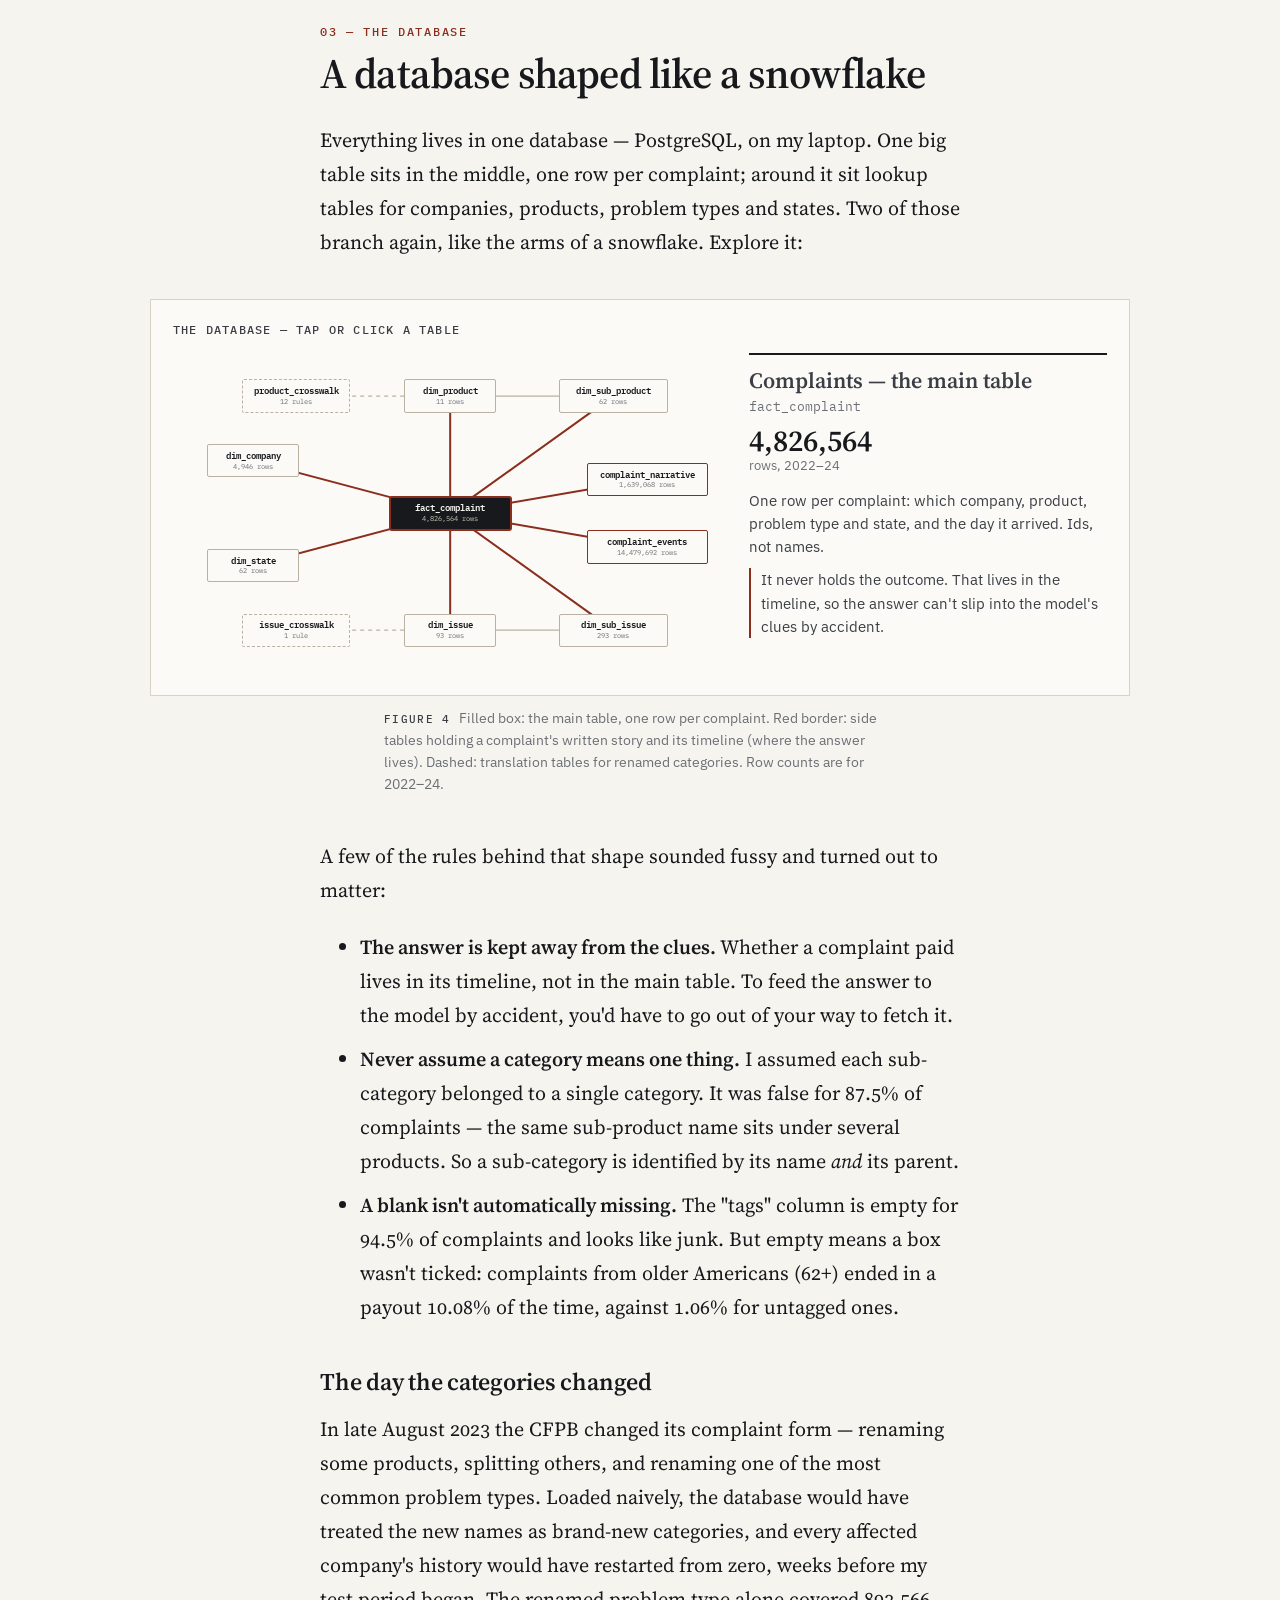
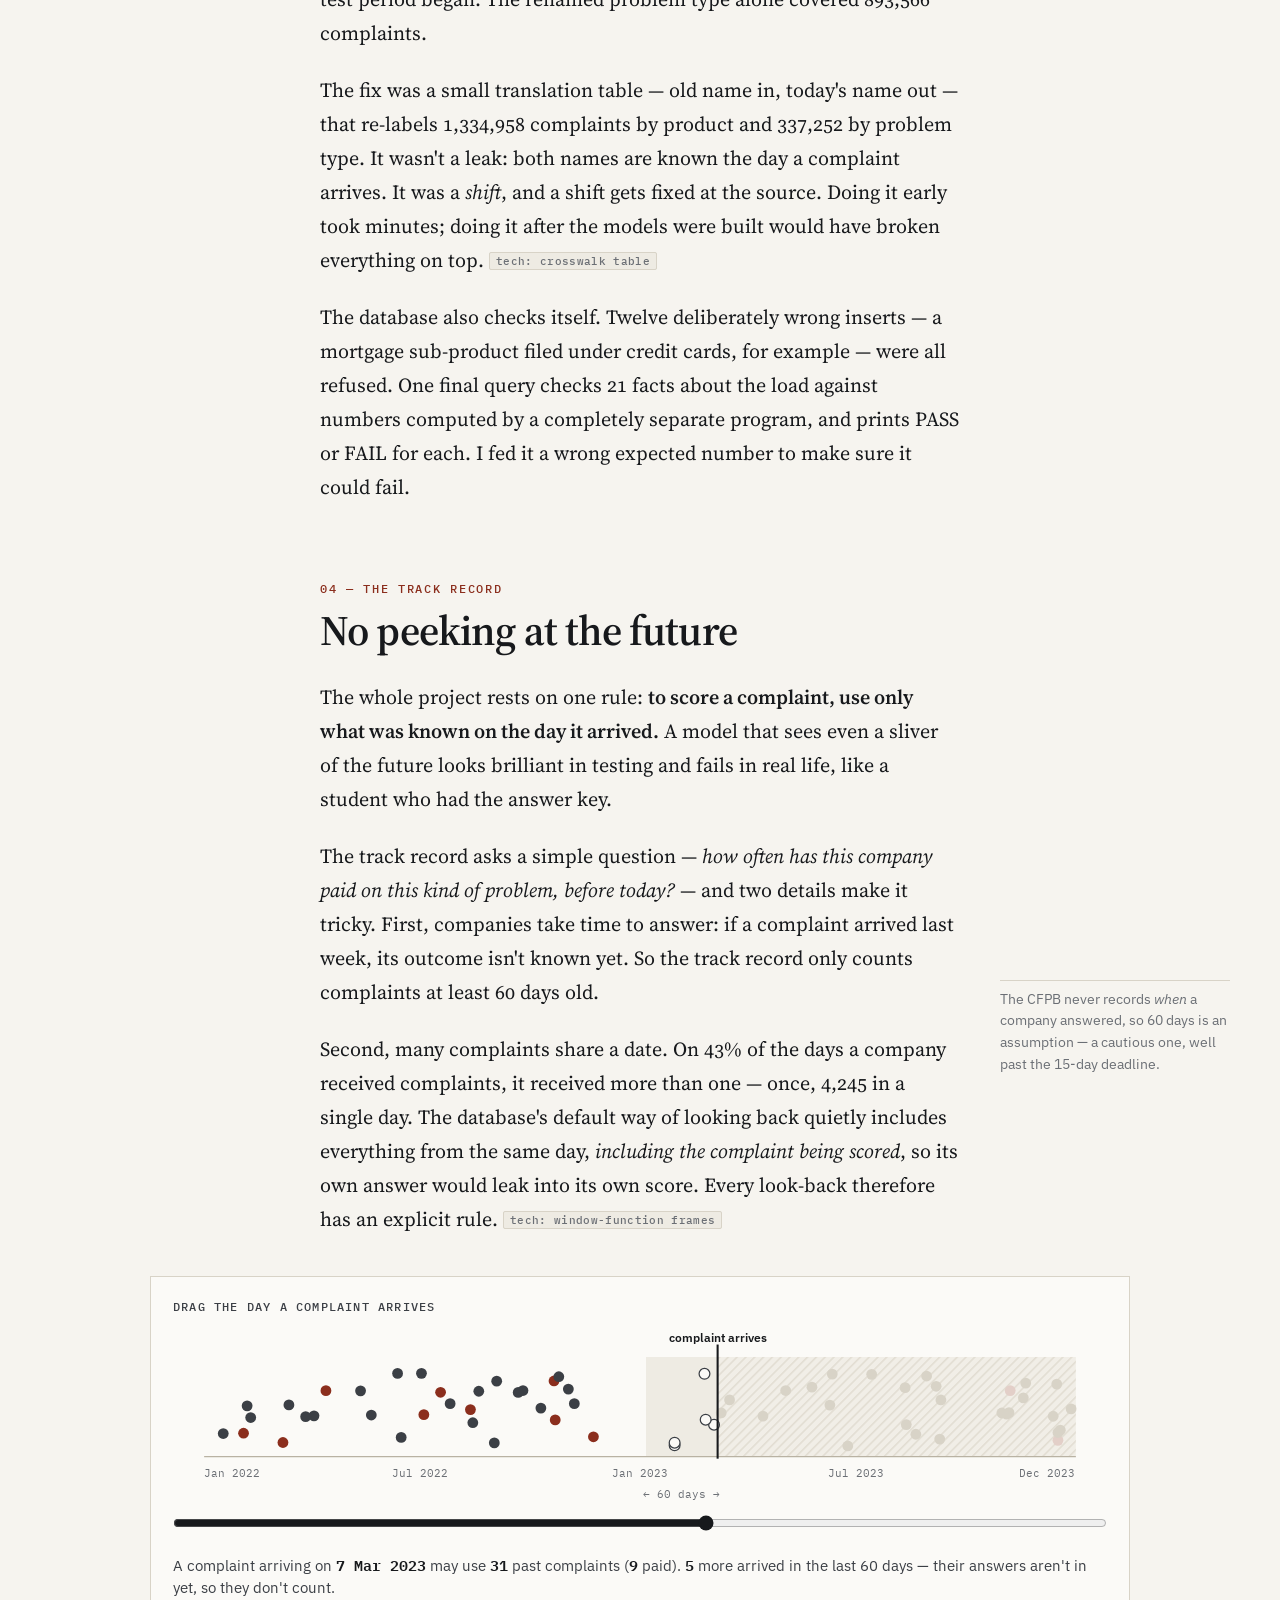
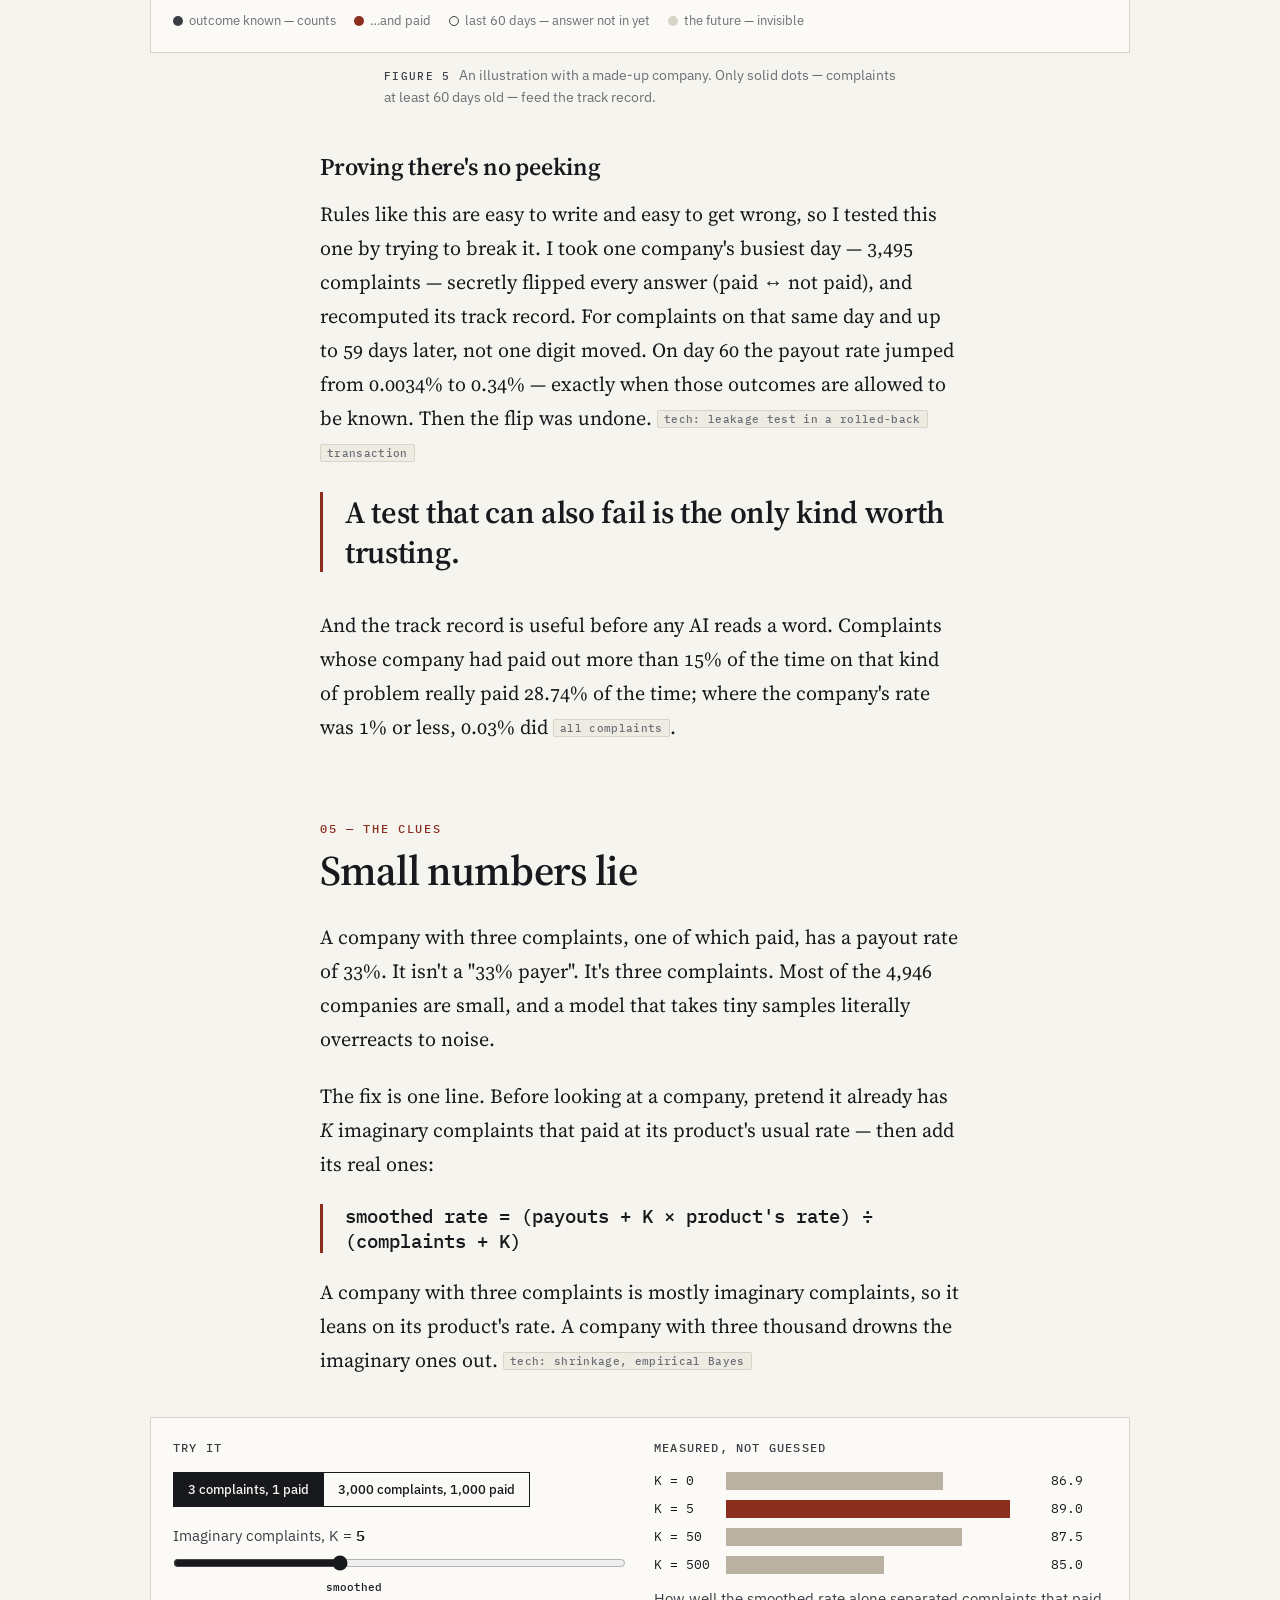
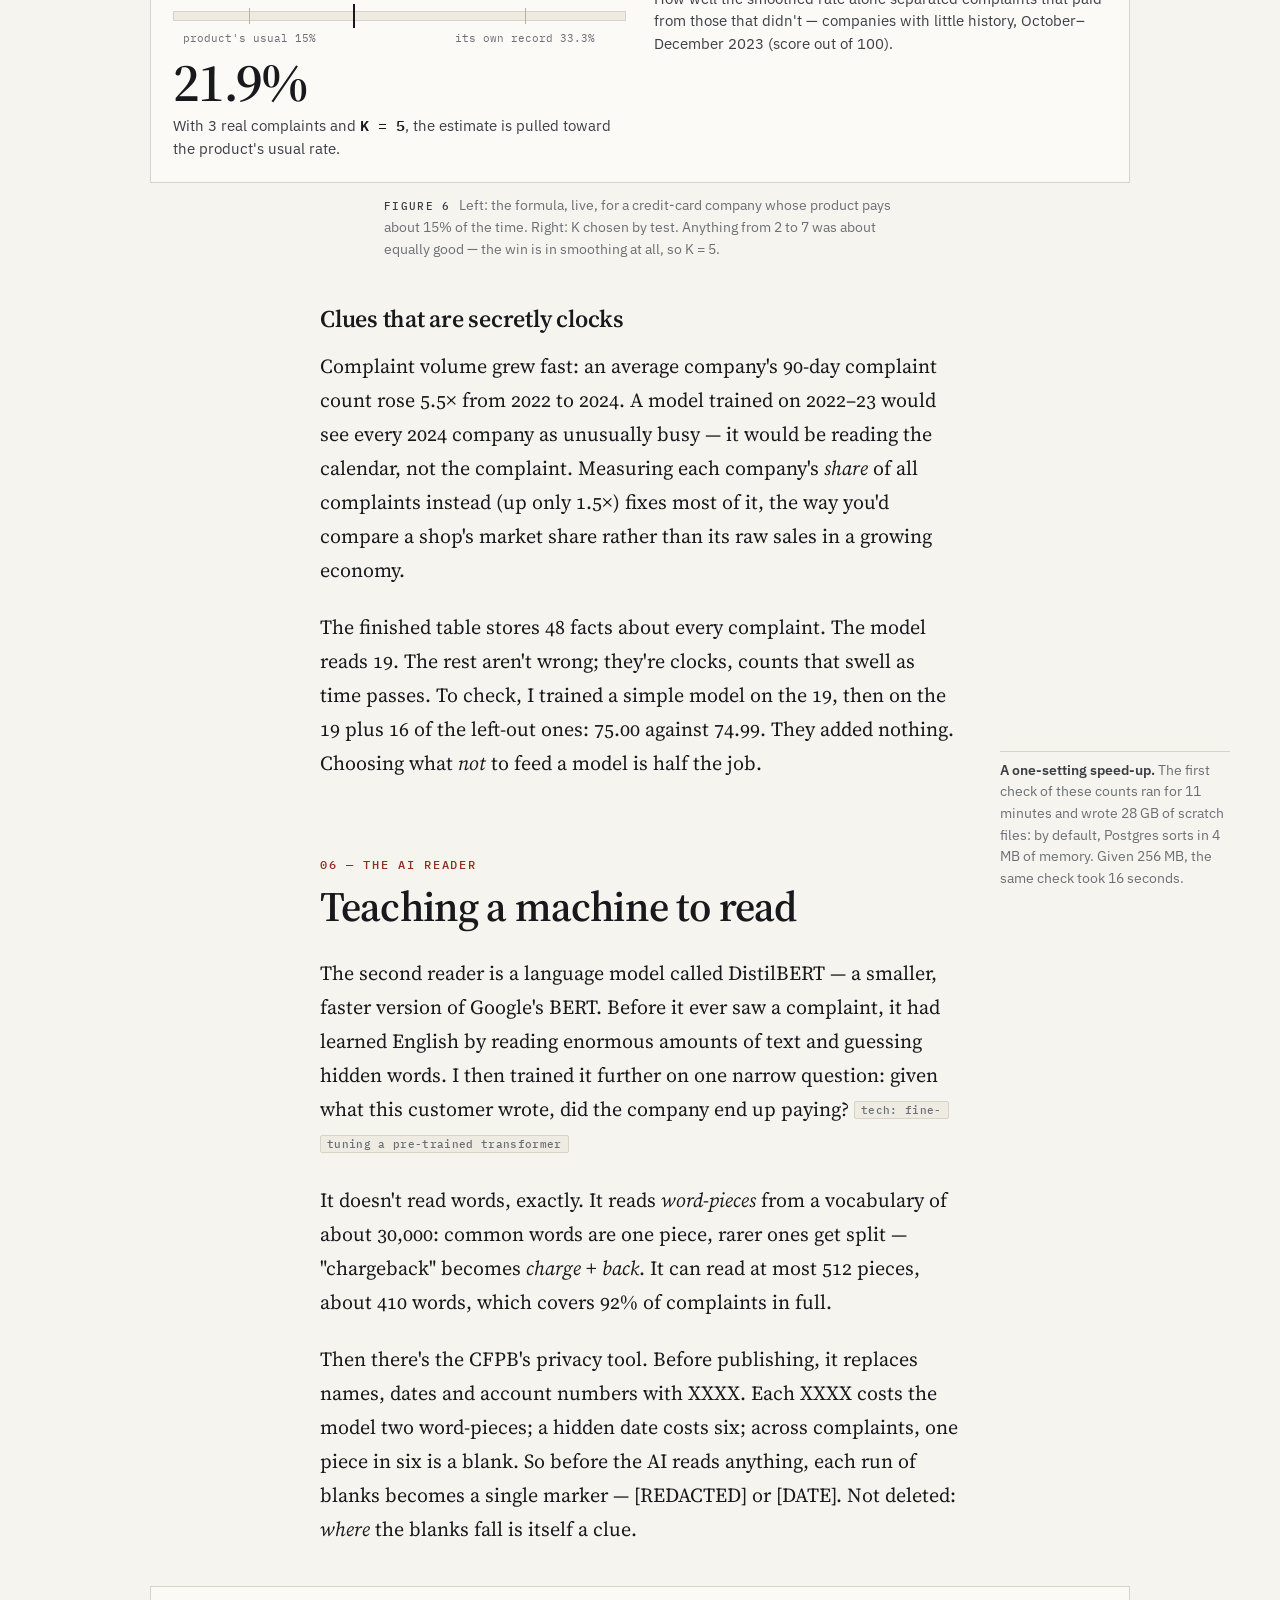
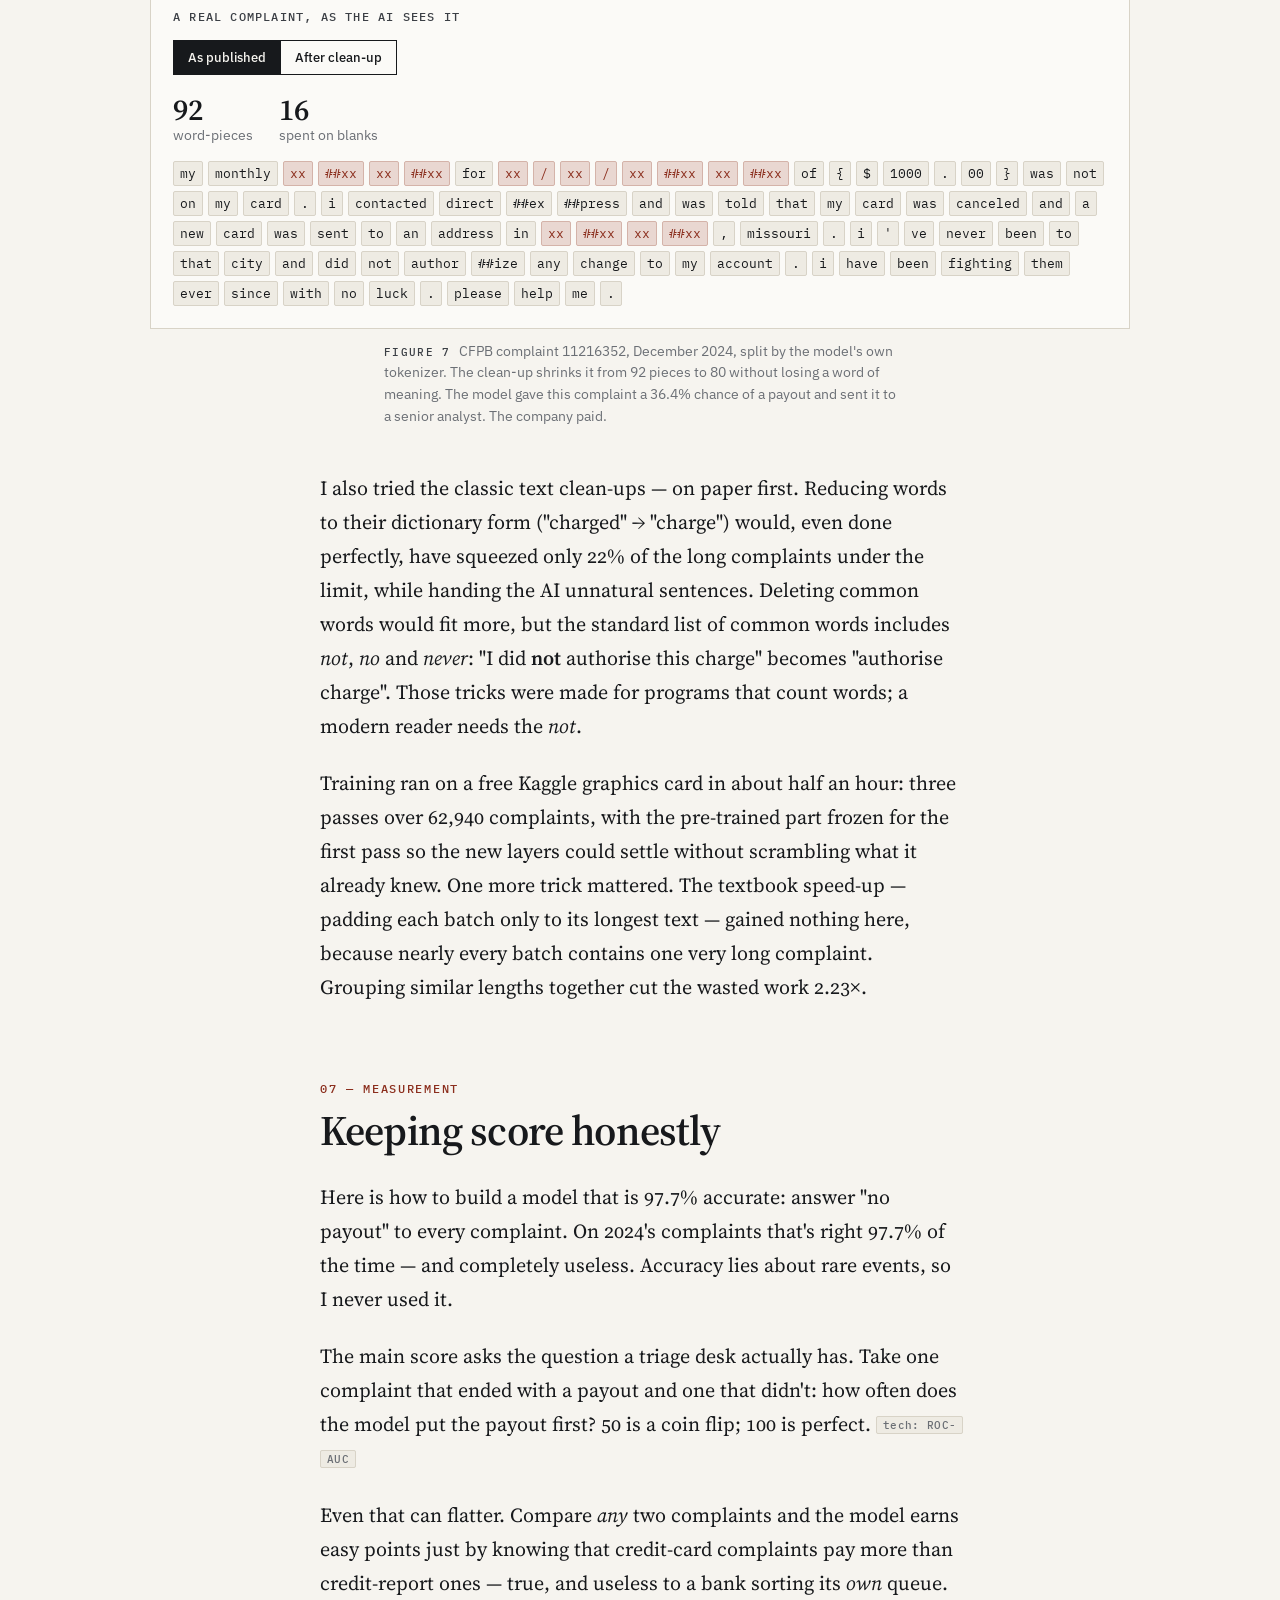
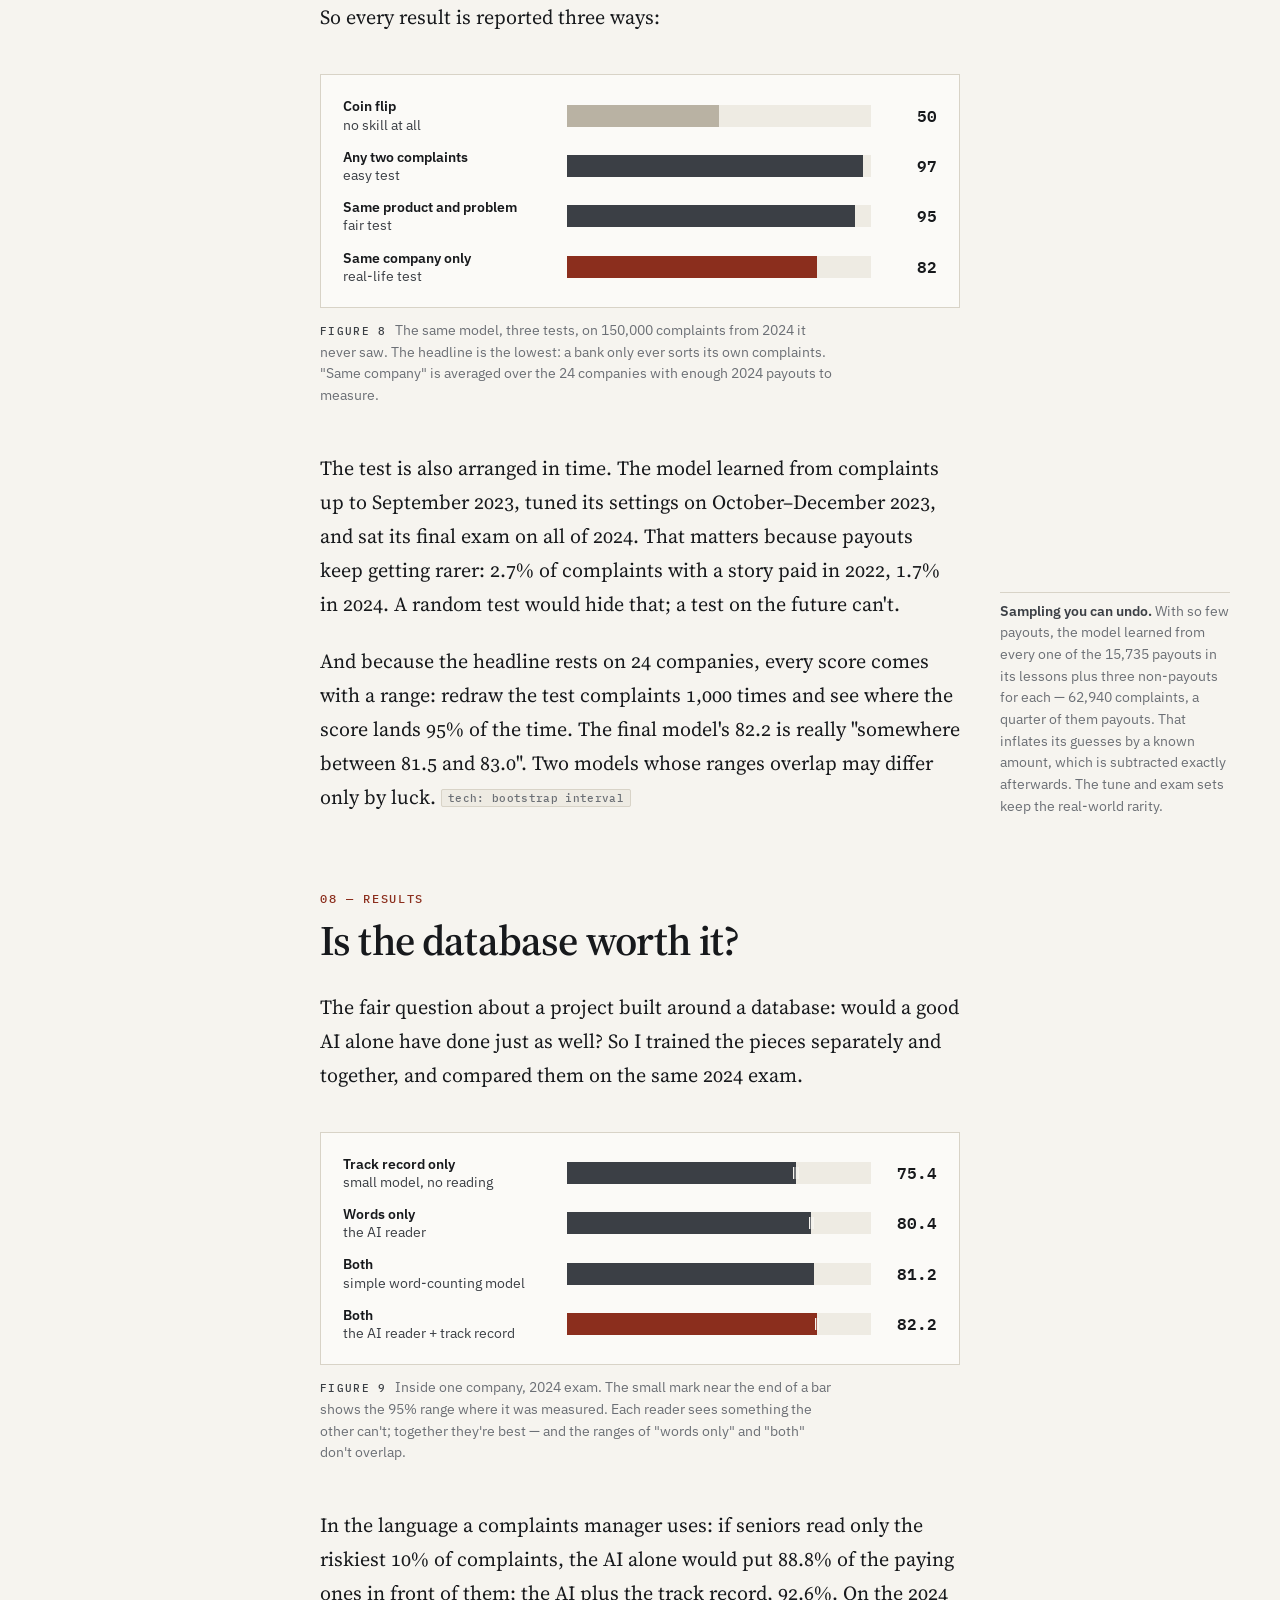
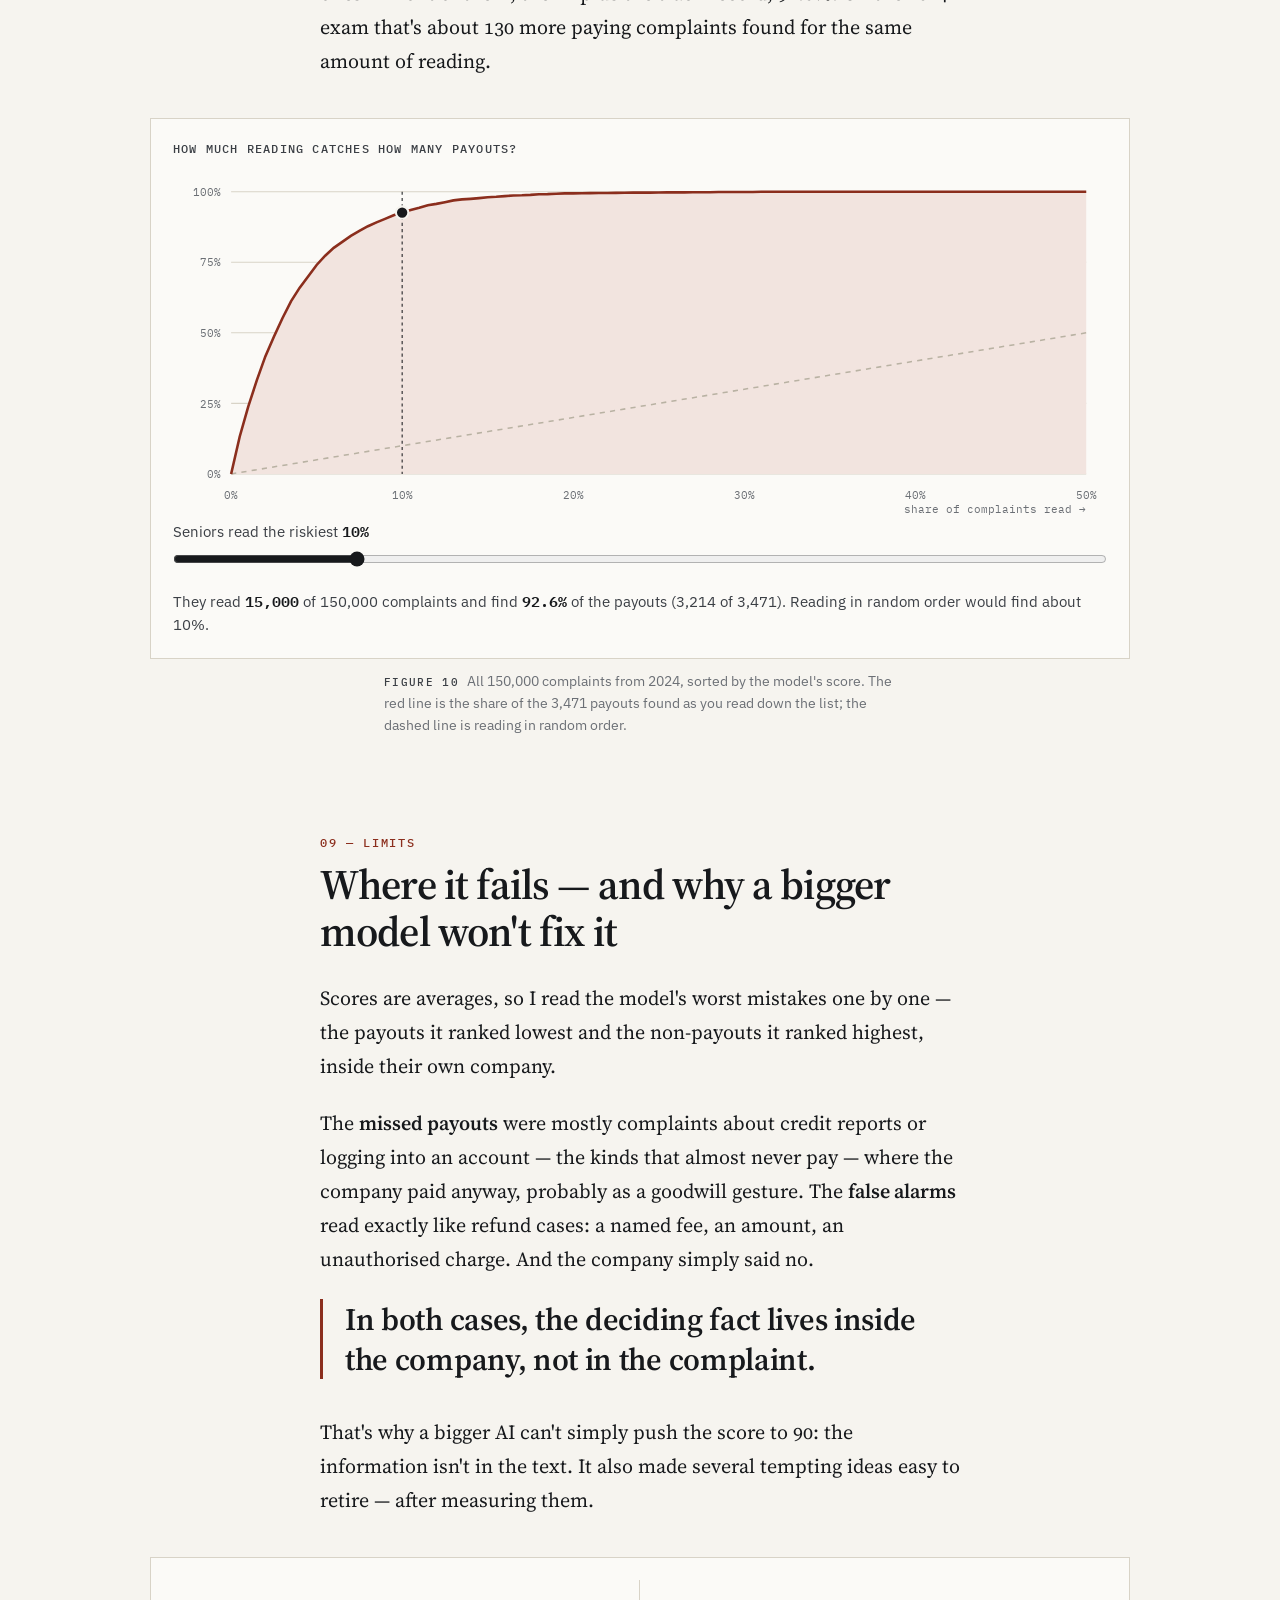
==== commit dad26727: "index changes" ====
--- a/docs/index.html
+++ b/docs/index.html
@@ -1,637 +1,956 @@
 <!doctype html>
 <html lang="en">
+
 <head>
   <meta charset="utf-8">
   <meta name="viewport" content="width=device-width, initial-scale=1">
-  <meta name="color-scheme" content="light dark">  <!-- the page has its own dark theme -->
-  <meta name="darkreader-lock">                     <!-- so tools like Dark Reader should not re-colour it -->
+
   <title>Finding the two percent — TriageIQ</title>
-  <meta name="description" content="About two in a hundred consumer complaints end with the company paying money. How I built a system that spots them before anyone has read them — from 4.8 million real complaints, on a student budget.">
+  <meta name="description"
+    content="About two in a hundred consumer complaints end with the company paying money. How I built a system that spots them before anyone has read them — from 4.8 million real complaints, on a student budget.">
   <meta property="og:title" content="Finding the two percent">
-  <meta property="og:description" content="Building TriageIQ: a database that refuses to peek at the future, an AI that reads complaints, and an honest score — from 4.8 million real CFPB complaints.">
+  <meta property="og:description"
+    content="Building TriageIQ: a database that refuses to peek at the future, an AI that reads complaints, and an honest score — from 4.8 million real CFPB complaints.">
   <meta property="og:type" content="article">
   <meta name="author" content="Shivam Bajaj">
   <link rel="preconnect" href="https://fonts.googleapis.com">
   <link rel="preconnect" href="https://fonts.gstatic.com" crossorigin>
-  <link href="https://fonts.googleapis.com/css2?family=IBM+Plex+Mono:wght@400;500;600&family=IBM+Plex+Sans:wght@400;500;600&family=Source+Serif+4:ital,opsz,wght@0,8..60,400;0,8..60,600;1,8..60,400&display=swap" rel="stylesheet">
-  <link rel="icon" href="data:image/svg+xml,%3Csvg xmlns=%22http://www.w3.org/2000/svg%22 viewBox=%220 0 16 16%22%3E%3Crect width=%2216%22 height=%2216%22 fill=%22%23f6f4ef%22/%3E%3Crect x=%224%22 y=%224%22 width=%228%22 height=%228%22 fill=%22%238b2e1d%22/%3E%3C/svg%3E">
+  <link
+    href="https://fonts.googleapis.com/css2?family=IBM+Plex+Mono:wght@400;500;600&family=IBM+Plex+Sans:wght@400;500;600&family=Source+Serif+4:ital,opsz,wght@0,8..60,400;0,8..60,600;1,8..60,400&display=swap"
+    rel="stylesheet">
+  <link rel="icon"
+    href="data:image/svg+xml,%3Csvg xmlns=%22http://www.w3.org/2000/svg%22 viewBox=%220 0 16 16%22%3E%3Crect width=%2216%22 height=%2216%22 fill=%22%23f6f4ef%22/%3E%3Crect x=%224%22 y=%224%22 width=%228%22 height=%228%22 fill=%22%238b2e1d%22/%3E%3C/svg%3E">
   <link rel="stylesheet" href="blog.css">
   <script src="data.js" defer></script>
   <script src="blog.js" defer></script>
+  <script>
+    // Apply theme before first paint to prevent flash
+    (function () {
+      var saved = localStorage.getItem('theme');
+      var prefersDark = window.matchMedia('(prefers-color-scheme: dark)').matches;
+      if (saved === 'dark' || (!saved && prefersDark)) document.documentElement.classList.add('dark');
+    })();
+  </script>
 </head>
+
 <body>
-<div id="progress" aria-hidden="true"></div>
-
-<header class="topbar">
-  <div class="in">
-    <a class="name" href="https://triageiq-mu.vercel.app">TriageIQ</a>
-    <nav aria-label="Project links">
-      <a href="https://triageiq-mu.vercel.app">Live demo</a>
-      <a href="https://github.com/Bajaj30/TriageIQ">Code</a>
-    </nav>
-  </div>
-</header>
-
-<nav id="toc" aria-label="Contents">
-  <p>Contents</p>
-  <ol>
-    <li><a href="#problem">Two in a hundred</a></li>
-    <li><a href="#data">Real people, real mess</a></li>
-    <li><a href="#database">A snowflake-shaped database</a></li>
-    <li><a href="#future">No peeking at the future</a></li>
-    <li><a href="#clues">Small numbers lie</a></li>
-    <li><a href="#reader">Teaching a machine to read</a></li>
-    <li><a href="#scoring">Keeping score honestly</a></li>
-    <li><a href="#results">Is the database worth it?</a></li>
-    <li><a href="#limits">Where it fails</a></li>
-    <li><a href="#calibration">Honest percentages</a></li>
-    <li><a href="#shipping">Shipping it</a></li>
-    <li><a href="#lessons">What I learned</a></li>
-  </ol>
-</nav>
-
-<main>
-  <div class="hero">
-    <p class="kicker">A machine-learning project, from raw data to a live link</p>
-    <h1>Finding the two percent</h1>
-    <p class="dek">Most complaints to a bank end with an apology and a form letter. About two in a hundred end with
-      the bank paying money. I built a system that tries to spot those two before anyone has read them — from
-      4.8 million real complaints, on a student budget.</p>
-    <div class="byline"><span>By <strong>Shivam Bajaj</strong></span><span>October 2026</span><span>About 20 minutes</span></div>
-    <div class="cta">
-      <a class="btn" href="https://triageiq-mu.vercel.app">Try the live demo →</a>
-      <a class="btn quiet" href="https://github.com/Bajaj30/TriageIQ">Read the code</a>
+  <div id="progress" aria-hidden="true"></div>
+
+  <header class="topbar">
+    <div class="in">
+      <a class="name" href="https://triageiq-mu.vercel.app">TriageIQ</a>
+      <nav aria-label="Project links">
+        <a href="https://triageiq-mu.vercel.app">Live demo</a>
+        <a href="https://github.com/Bajaj30/TriageIQ">Code</a>
+        <button id="theme-btn" class="theme-toggle" type="button" aria-label="Toggle dark mode">
+          <!-- moon (shown in light mode) -->
+          <svg class="icon-moon" viewBox="0 0 24 24">
+            <path d="M21 12.79A9 9 0 1 1 11.21 3a7 7 0 0 0 9.79 9.79z" />
+          </svg>
+          <!-- sun (shown in dark mode) -->
+          <svg class="icon-sun" viewBox="0 0 24 24">
+            <circle cx="12" cy="12" r="5" />
+            <line x1="12" y1="1" x2="12" y2="3" />
+            <line x1="12" y1="21" x2="12" y2="23" />
+            <line x1="4.22" y1="4.22" x2="5.64" y2="5.64" />
+            <line x1="18.36" y1="18.36" x2="19.78" y2="19.78" />
+            <line x1="1" y1="12" x2="3" y2="12" />
+            <line x1="21" y1="12" x2="23" y2="12" />
+            <line x1="4.22" y1="19.78" x2="5.64" y2="18.36" />
+            <line x1="18.36" y1="5.64" x2="19.78" y2="4.22" />
+          </svg>
+        </button>
+      </nav>
     </div>
-  </div>
-
-  <div class="tldr"><div class="box">
-    <h2>The short version</h2>
-    <ul>
-      <li><strong>The data:</strong> 4.8 million real complaints that Americans sent to their consumer-finance regulator
-        in 2022–2024. Nothing invented.</li>
-      <li><strong>The idea:</strong> two readers, one score. A database works out each company's track record as it stood
-        on the day a complaint arrived; an AI reads what the customer wrote; one model weighs both.</li>
-      <li><strong>The result:</strong> on 150,000 complaints from 2024 it had never seen, reading the riskiest 10% catches
-        92.6% of the ones that end with the company paying.</li>
-      <li><strong>The honest part:</strong> inside one company's own queue it puts a paying complaint above a
-        non-paying one 82 times in 100 — and most of its misses come down to decisions the complaint never mentions.</li>
-    </ul>
-  </div></div>
-
-  <!-- ============================================================ 1 -->
-  <section class="chapter" id="problem">
-    <div class="chapter-head"><span class="num">01 — THE PROBLEM</span><h2>Two in a hundred</h2></div>
-    <div class="col">
-      <p class="lede">In the United States, anyone with a problem with a bank, a lender or a credit bureau can file a
-        complaint with the Consumer Financial Protection Bureau — the CFPB, a government agency. The CFPB forwards it to
-        the company, which is expected to respond within 15 days, and then publishes the complaint in a public
-        database.</p>
-      <p>Every complaint gets closed one way or another. The ending that matters most to the company is the rarest one:
-        <em>closed with monetary relief</em>. The company paid — a refund, a reversed fee, some compensation.</p>
-      <p>So a complaints team faces the same question thousands of times a day: does this one need a senior analyst who
-        reads every line, or will a standard reply do? Get it wrong one way and expensive people spend their week on
-        form letters. Get it wrong the other way and a complaint that will cost money gets a template.</p>
-
-      <figure>
+  </header>
+
+  <nav id="toc" aria-label="Contents">
+    <p>Contents</p>
+    <ol>
+      <li><a href="#problem">Two in a hundred</a></li>
+      <li><a href="#data">Real people, real mess</a></li>
+      <li><a href="#database">A snowflake-shaped database</a></li>
+      <li><a href="#future">No peeking at the future</a></li>
+      <li><a href="#clues">Small numbers lie</a></li>
+      <li><a href="#reader">Teaching a machine to read</a></li>
+      <li><a href="#scoring">Keeping score honestly</a></li>
+      <li><a href="#results">Is the database worth it?</a></li>
+      <li><a href="#limits">Where it fails</a></li>
+      <li><a href="#calibration">Honest percentages</a></li>
+      <li><a href="#shipping">Shipping it</a></li>
+      <li><a href="#lessons">What I learned</a></li>
+    </ol>
+  </nav>
+
+  <main>
+    <div class="hero">
+      <p class="kicker">A machine-learning project, from raw data to a live link</p>
+      <h1>Finding the two percent</h1>
+      <p class="dek">Most complaints to a bank end with an apology and a form letter. About two in a hundred end with
+        the bank paying money. I built a system that tries to spot those two before anyone has read them — from
+        4.8 million real complaints, on a student budget.</p>
+      <div class="byline"><span>By <strong>Shivam Bajaj</strong></span><span>October 2026</span><span>About 20
+          minutes</span></div>
+      <div class="cta">
+        <a class="btn" href="https://triageiq-mu.vercel.app">Try the live demo →</a>
+        <a class="btn quiet" href="https://github.com/Bajaj30/TriageIQ">Read the code</a>
+      </div>
+    </div>
+
+    <div class="tldr">
+      <div class="box">
+        <h2>The short version</h2>
+        <ul>
+          <li><strong>The data:</strong> 4.8 million real complaints that Americans sent to their consumer-finance
+            regulator
+            in 2022–2024. Nothing invented.</li>
+          <li><strong>The idea:</strong> two readers, one score. A database works out each company's track record as it
+            stood
+            on the day a complaint arrived; an AI reads what the customer wrote; one model weighs both.</li>
+          <li><strong>The result:</strong> on 150,000 complaints from 2024 it had never seen, reading the riskiest 10%
+            catches
+            92.6% of the ones that end with the company paying.</li>
+          <li><strong>The honest part:</strong> inside one company's own queue it puts a paying complaint above a
+            non-paying one 82 times in 100 — and most of its misses come down to decisions the complaint never mentions.
+          </li>
+        </ul>
+      </div>
+    </div>
+
+    <!-- ============================================================ 1 -->
+    <section class="chapter" id="problem">
+      <div class="chapter-head"><span class="num">01 — THE PROBLEM</span>
+        <h2>Two in a hundred</h2>
+      </div>
+      <div class="col">
+        <p class="lede">In the United States, anyone with a problem with a bank, a lender or a credit bureau can file a
+          complaint with the Consumer Financial Protection Bureau — the CFPB, a government agency. The CFPB forwards it
+          to
+          the company, which is expected to respond within 15 days, and then publishes the complaint in a public
+          database.</p>
+        <p>Every complaint gets closed one way or another. The ending that matters most to the company is the rarest
+          one:
+          <em>closed with monetary relief</em>. The company paid — a refund, a reversed fee, some compensation.
+        </p>
+        <p>So a complaints team faces the same question thousands of times a day: does this one need a senior analyst
+          who
+          reads every line, or will a standard reply do? Get it wrong one way and expensive people spend their week on
+          form letters. Get it wrong the other way and a complaint that will cost money gets a template.</p>
+
+        <figure>
+          <div class="fig">
+            <p class="fig-title">One square = one complaint</p>
+            <div class="controls" role="group" aria-label="Which complaints">
+              <button type="button" data-waffle="story" aria-pressed="true">With a written story</button>
+              <button type="button" data-waffle="all" aria-pressed="false">All complaints</button>
+            </div>
+            <div class="waffle" id="waffle" aria-hidden="true"></div>
+            <p class="readout" id="waffle-readout"></p>
+          </div>
+          <figcaption><span class="label">Figure 1</span>Of every 400 complaints that include the customer's written
+            story
+            (2022–24), about 9 ended with the company paying; across all complaints, about 5. Highlighted squares are
+            payouts — their positions are only illustrative.</figcaption>
+        </figure>
+
+        <p>That's the first difficulty: it's a needle in a haystack. The second is that the needles aren't where the hay
+          is.</p>
+
+        <figure>
+          <div class="fig">
+            <div class="share-row"><span>Complaints</span>
+              <div class="share-bar">
+                <div class="s-credit" style="width:83.2%">83%</div>
+                <div class="s-cards" style="width:6.4%" title="cards and bank accounts 6%"></div>
+                <div class="s-other" style="width:10.4%">10%</div>
+              </div>
+            </div>
+            <div class="share-row"><span>Payouts</span>
+              <div class="share-bar">
+                <div class="s-credit" style="width:3.3%" title="credit reports 3%"></div>
+                <div class="s-cards" style="width:76.2%">76%</div>
+                <div class="s-other" style="width:20.5%">20%</div>
+              </div>
+            </div>
+            <div class="legend"><span><i style="background:var(--s-credit)"></i>Credit reports</span><span><i
+                  style="background:var(--accent)"></i>Credit cards &amp; bank accounts</span><span><i
+                  style="background:var(--s-other)"></i>The other eight product types</span></div>
+          </div>
+          <figcaption><span class="label">Figure 2</span>Credit-report complaints are 83% of everything but only 3% of
+            the
+            payouts. Credit cards and bank accounts are 6% of complaints and 76% of payouts. All complaints,
+            2022–24.</figcaption>
+        </figure>
+
+        <p>An obvious shortcut is a rule: send every credit-card complaint to a senior. But only about one in seven of
+          those pays, so most of that senior time is still wasted — and a rule ignores the rare expensive case
+          elsewhere.
+          Picture a student-loan complaint about a $200,000 loan that was never paid out. Student-loan complaints end in
+          a
+          payout about once in 90 times, so a product rule sends it a template. Only reading the actual words catches
+          it.</p>
+        <p class="pull">Which complaints will cost money — and can a machine tell before a person has read them?</p>
+      </div>
+    </section>
+
+    <!-- ============================================================ 2 -->
+    <section class="chapter" id="data">
+      <div class="chapter-head"><span class="num">02 — THE DATA</span>
+        <h2>Real people, real mess</h2>
+      </div>
+      <div class="col">
+        <p>My first design was wrong before it started. It imagined customers with histories — how much each had spent,
+          how often they had complained before. The CFPB data has no customers at all: every complaint is anonymous. The
+          only way to make that design work would have been to invent the customers, and invented data can't be checked
+          by anyone. So the plan changed: track <em>companies</em>, and how each one handles each kind of problem.</p>
+        <p>The raw file is 9.2 GB — too big to open in one go — so it was read in slices of 250,000 rows. Before
+          building
+          anything on it, I wanted proof the complaints were written by people and not generated by a machine, because a
+          language model trained on machine-made text would learn nothing real.
+          <span class="note"><b>The tests.</b> How unevenly sentence lengths vary (people: 0.94; machine text is
+            suspiciously regular, under 0.35) · how many different words appear in a fixed 100,000-word sample · how
+            often texts open the same way · leftover template slots like {name}.</span>
+        </p>
+        <p>They passed, with one scare. The most repeated opening line looked like a template: <em>“in accordance with
+            the
+            Fair Credit Reporting Act…”</em>. It turned out to be legal wording that real people copy from credit-repair
+          forums. Copy-paste, it turns out, is very human. One template appeared 30,110 times.</p>
+        <p>Those copies matter more than they look. Complaints with a unique text ended in a payout 3.84% of the time;
+          texts
+          that appear twice or more, 0.05% or less. They're mostly form letters disputing credit reports — and an exam
+          full
+          of them is an easy exam. So the final test never contains a text that also appears in the lessons.
+          <span class="tech">complaints with a story, from April 2022</span>
+        </p>
+
+        <figure>
+          <div class="fig funnel">
+            <div class="step">
+              <div class="bar" style="width:100%">17.4 million</div>
+              <div class="what">Everything the CFPB has published, December 2011 to August 2026</div>
+            </div>
+            <div class="step">
+              <div class="bar" style="width:78%">4.8 million</div>
+              <div class="what">2022 to 2024 — used to build every company's track record</div>
+            </div>
+            <div class="step">
+              <div class="bar" style="width:56%">1.6 million</div>
+              <div class="what">Those with the customer's own written story — what the AI can read</div>
+            </div>
+            <div class="step">
+              <div class="bar" style="width:34%">292,940</div>
+              <div class="what">Sampled and split by date to train and test the AI</div>
+            </div>
+          </div>
+          <figcaption><span class="label">Figure 3</span>From the raw file to the training set. Bar lengths are not to
+            scale
+            — the real drop is far steeper.</figcaption>
+        </figure>
+
+        <p>One decision here shaped everything after it. About two thirds of the complaints have no written story, so
+          the
+          AI can never read them, and it was tempting to throw them away. But they hold <strong>42% of all
+            payouts</strong>.
+          Without them every company's track record would be wrong — by a different amount for each company. So all
+          4.8 million stay: the AI reads 1.6 million, but the track records are built from every one.
+          <span class="tech">tech: features over the full population, training on a sample</span>
+        </p>
+      </div>
+    </section>
+
+    <!-- ============================================================ 3 -->
+    <section class="chapter" id="database">
+      <div class="chapter-head"><span class="num">03 — THE DATABASE</span>
+        <h2>A database shaped like a snowflake</h2>
+      </div>
+      <div class="col">
+        <p>Everything lives in one database — PostgreSQL, on my laptop. One big table sits in the middle, one row per
+          complaint; around it sit lookup tables for companies, products, problem types and states. Two of those branch
+          again, like the arms of a snowflake. Explore it:</p>
+      </div>
+
+      <figure class="wide">
         <div class="fig">
-          <p class="fig-title">One square = one complaint</p>
-          <div class="controls" role="group" aria-label="Which complaints">
-            <button type="button" data-waffle="story" aria-pressed="true">With a written story</button>
-            <button type="button" data-waffle="all" aria-pressed="false">All complaints</button>
-          </div>
-          <div class="waffle" id="waffle" aria-hidden="true"></div>
-          <p class="readout" id="waffle-readout"></p>
+          <p class="fig-title">The database — tap or click a table</p>
+          <div class="snow">
+            <div>
+              <div class="snowmap" id="snowmap"></div>
+              <div class="snow-chips" id="snow-chips" role="group" aria-label="Tables"></div>
+            </div>
+            <div class="panel" id="snow-panel" aria-live="polite"></div>
+          </div>
         </div>
-        <figcaption><span class="label">Figure 1</span>Of every 400 complaints that include the customer's written story
-          (2022–24), about 9 ended with the company paying; across all complaints, about 5. Highlighted squares are
-          payouts — their positions are only illustrative.</figcaption>
+        <figcaption style="margin-left:auto;margin-right:auto"><span class="label">Figure 4</span>Filled box: the main
+          table, one
+          row per complaint. Red border: side tables holding a complaint's written story and its timeline (where the
+          answer lives). Dashed: translation tables for renamed categories. Row counts are for 2022–24.</figcaption>
       </figure>
 
-      <p>That's the first difficulty: it's a needle in a haystack. The second is that the needles aren't where the hay
-        is.</p>
-
-      <figure>
+      <div class="col">
+        <p>A few of the rules behind that shape sounded fussy and turned out to matter:</p>
+        <ul>
+          <li><strong>The answer is kept away from the clues.</strong> Whether a complaint paid lives in its timeline,
+            not in
+            the main table. To feed the answer to the model by accident, you'd have to go out of your way to fetch it.
+          </li>
+          <li><strong>Never assume a category means one thing.</strong> I assumed each sub-category belonged to a single
+            category. It was false for 87.5% of complaints — the same sub-product name sits under several products. So a
+            sub-category is identified by its name <em>and</em> its parent.</li>
+          <li><strong>A blank isn't automatically missing.</strong> The "tags" column is empty for 94.5% of complaints
+            and
+            looks like junk. But empty means a box wasn't ticked: complaints from older Americans (62+) ended in a
+            payout
+            10.08% of the time, against 1.06% for untagged ones.</li>
+        </ul>
+
+        <h3>The day the categories changed</h3>
+        <p>In late August 2023 the CFPB changed its complaint form — renaming some products, splitting others, and
+          renaming
+          one of the most common problem types. Loaded naively, the database would have treated the new names as
+          brand-new
+          categories, and every affected company's history would have restarted from zero, weeks before my test period
+          began. The renamed problem type alone covered 893,566 complaints.</p>
+        <p>The fix was a small translation table — old name in, today's name out — that re-labels 1,334,958 complaints
+          by
+          product and 337,252 by problem type. It wasn't a leak: both names are known the day a complaint arrives. It
+          was a
+          <em>shift</em>, and a shift gets fixed at the source. Doing it early took minutes; doing it after the models
+          were
+          built would have broken everything on top. <span class="tech">tech: crosswalk table</span>
+        </p>
+        <p>The database also checks itself. Twelve deliberately wrong inserts — a mortgage sub-product filed under
+          credit
+          cards, for example — were all refused. One final query checks 21 facts about the load against numbers computed
+          by
+          a completely separate program, and prints PASS or FAIL for each. I fed it a wrong expected number to make sure
+          it
+          could fail.</p>
+      </div>
+    </section>
+
+    <!-- ============================================================ 4 -->
+    <section class="chapter" id="future">
+      <div class="chapter-head"><span class="num">04 — THE TRACK RECORD</span>
+        <h2>No peeking at the future</h2>
+      </div>
+      <div class="col">
+        <p>The whole project rests on one rule: <strong>to score a complaint, use only what was known on the day it
+            arrived.</strong> A model that sees even a sliver of the future looks brilliant in testing and fails in real
+          life,
+          like a student who had the answer key.</p>
+        <p>The track record asks a simple question — <em>how often has this company paid on this kind of problem, before
+            today?</em> — and two details make it tricky. First, companies take time to answer: if a complaint arrived
+          last
+          week, its outcome isn't known yet. So the track record only counts complaints at least 60 days old.
+          <span class="note">The CFPB never records <i>when</i> a company answered, so 60 days is an assumption — a
+            cautious one, well past the 15-day deadline.</span>
+        </p>
+        <p>Second, many complaints share a date. On 43% of the days a company received complaints, it received more than
+          one — once, 4,245 in a single day. The database's default way of looking back quietly includes everything from
+          the same day, <em>including the complaint being scored</em>, so its own answer would leak into its own score.
+          Every look-back therefore has an explicit rule. <span class="tech">tech: window-function frames</span></p>
+      </div>
+
+      <figure class="wide">
+        <div class="fig tl">
+          <p class="fig-title">Drag the day a complaint arrives</p>
+          <div id="timeline"></div>
+          <input type="range" id="tl-day" min="70" max="700" value="430" aria-label="Day the complaint arrives">
+          <p class="readout" id="tl-readout"></p>
+          <div class="legend"><span><i style="background:var(--ink-2);border-radius:50%"></i>outcome known —
+              counts</span><span><i style="background:var(--accent);border-radius:50%"></i>…and paid</span><span><i
+                style="border:1.5px solid var(--ink-2);border-radius:50%"></i>last 60 days — answer not in
+              yet</span><span><i style="background:var(--rule);border-radius:50%"></i>the future — invisible</span>
+          </div>
+        </div>
+        <figcaption style="margin-left:auto;margin-right:auto"><span class="label">Figure 5</span>An illustration with a
+          made-up company. Only solid dots — complaints at least 60 days old — feed the track record.</figcaption>
+      </figure>
+
+      <div class="col">
+        <h3>Proving there's no peeking</h3>
+        <p>Rules like this are easy to write and easy to get wrong, so I tested this one by trying to break it. I took
+          one
+          company's busiest day — 3,495 complaints — secretly flipped every answer (paid ↔ not paid), and recomputed its
+          track record. For complaints on that same day and up to 59 days later, not one digit moved. On day 60 the
+          payout
+          rate jumped from 0.0034% to 0.34% — exactly when those outcomes are allowed to be known. Then the flip was
+          undone.
+          <span class="tech">tech: leakage test in a rolled-back transaction</span>
+        </p>
+        <p class="pull">A test that can also fail is the only kind worth trusting.</p>
+        <p>And the track record is useful before any AI reads a word. Complaints whose company had paid out more than
+          15% of
+          the time on that kind of problem really paid 28.74% of the time; where the company's rate was 1% or less,
+          0.03% did
+          <span class="tech">all complaints</span>.
+        </p>
+      </div>
+    </section>
+
+    <!-- ============================================================ 5 -->
+    <section class="chapter" id="clues">
+      <div class="chapter-head"><span class="num">05 — THE CLUES</span>
+        <h2>Small numbers lie</h2>
+      </div>
+      <div class="col">
+        <p>A company with three complaints, one of which paid, has a payout rate of 33%. It isn't a "33% payer". It's
+          three
+          complaints. Most of the 4,946 companies are small, and a model that takes tiny samples literally overreacts to
+          noise.</p>
+        <p>The fix is one line. Before looking at a company, pretend it already has <em>K</em> imaginary complaints that
+          paid
+          at its product's usual rate — then add its real ones:</p>
+        <p class="pull" style="font-family:var(--mono);font-size:19px;font-weight:500;letter-spacing:0">smoothed rate =
+          (payouts + K × product's rate) ÷ (complaints + K)</p>
+        <p>A company with three complaints is mostly imaginary complaints, so it leans on its product's rate. A company
+          with
+          three thousand drowns the imaginary ones out. <span class="tech">tech: shrinkage, empirical Bayes</span></p>
+      </div>
+
+      <figure class="wide">
+        <div class="fig smooth">
+          <div>
+            <p class="fig-title">Try it</p>
+            <div class="controls" role="group" aria-label="Company size">
+              <button type="button" data-co="small" aria-pressed="true">3 complaints, 1 paid</button>
+              <button type="button" data-co="big" aria-pressed="false">3,000 complaints, 1,000 paid</button>
+            </div>
+            <label for="k-slider" class="readout" style="display:block;margin:0">Imaginary complaints, K = <b
+                id="k-value">5</b></label>
+            <input type="range" id="k-slider" min="0" max="11" value="4">
+            <div class="gauge" id="gauge"></div>
+            <div class="big-num" id="smooth-out">21.9%</div>
+            <p class="readout" id="smooth-read" style="margin-top:6px"></p>
+          </div>
+          <div>
+            <p class="fig-title">Measured, not guessed</p>
+            <div class="kbars" id="kbars"></div>
+            <p class="readout">How well the smoothed rate alone separated complaints that paid from those that didn't —
+              companies with little history, October–December 2023 (score out of 100).</p>
+          </div>
+        </div>
+        <figcaption style="margin-left:auto;margin-right:auto"><span class="label">Figure 6</span>Left: the formula,
+          live,
+          for a credit-card company whose product pays about 15% of the time. Right: K chosen by test. Anything from 2
+          to 7
+          was about equally good — the win is in smoothing at all, so K = 5.</figcaption>
+      </figure>
+
+      <div class="col">
+        <h3>Clues that are secretly clocks</h3>
+        <p>Complaint volume grew fast: an average company's 90-day complaint count rose 5.5× from 2022 to 2024. A model
+          trained on 2022–23 would see every 2024 company as unusually busy — it would be reading the calendar, not the
+          complaint. Measuring each company's <em>share</em> of all complaints instead (up only 1.5×) fixes most of it,
+          the
+          way you'd compare a shop's market share rather than its raw sales in a growing economy.</p>
+        <p>The finished table stores 48 facts about every complaint. The model reads 19. The rest aren't wrong; they're
+          clocks, counts that swell as time passes. To check, I trained a simple model on the 19, then on the 19 plus 16
+          of
+          the left-out ones: 75.00 against 74.99. They added nothing. Choosing what <em>not</em> to feed a model is half
+          the
+          job.
+          <span class="note"><b>A one-setting speed-up.</b> The first check of these counts ran for 11 minutes and wrote
+            28 GB of scratch files: by default, Postgres sorts in 4 MB of memory. Given 256 MB, the same check took
+            16 seconds.</span>
+        </p>
+      </div>
+    </section>
+
+    <!-- ============================================================ 6 -->
+    <section class="chapter" id="reader">
+      <div class="chapter-head"><span class="num">06 — THE AI READER</span>
+        <h2>Teaching a machine to read</h2>
+      </div>
+      <div class="col">
+        <p>The second reader is a language model called DistilBERT — a smaller, faster version of Google's BERT. Before
+          it
+          ever saw a complaint, it had learned English by reading enormous amounts of text and guessing hidden words. I
+          then
+          trained it further on one narrow question: given what this customer wrote, did the company end up paying?
+          <span class="tech">tech: fine-tuning a pre-trained transformer</span>
+        </p>
+        <p>It doesn't read words, exactly. It reads <em>word-pieces</em> from a vocabulary of about 30,000: common words
+          are
+          one piece, rarer ones get split — "chargeback" becomes <em>charge</em> + <em>back</em>. It can read at most
+          512
+          pieces, about 410 words, which covers 92% of complaints in full.</p>
+        <p>Then there's the CFPB's privacy tool. Before publishing, it replaces names, dates and account numbers with
+          XXXX.
+          Each XXXX costs the model two word-pieces; a hidden date costs six; across complaints, one piece in six is a
+          blank.
+          So before the AI reads anything, each run of blanks becomes a single marker — [REDACTED] or [DATE]. Not
+          deleted:
+          <em>where</em> the blanks fall is itself a clue.
+        </p>
+      </div>
+
+      <figure class="wide">
         <div class="fig">
-          <div class="share-row"><span>Complaints</span>
-            <div class="share-bar"><div class="s-credit" style="width:83.2%">83%</div><div class="s-cards" style="width:6.4%" title="cards and bank accounts 6%"></div><div class="s-other" style="width:10.4%">10%</div></div></div>
-          <div class="share-row"><span>Payouts</span>
-            <div class="share-bar"><div class="s-credit" style="width:3.3%" title="credit reports 3%"></div><div class="s-cards" style="width:76.2%">76%</div><div class="s-other" style="width:20.5%">20%</div></div></div>
-          <div class="legend"><span><i style="background:var(--s-credit)"></i>Credit reports</span><span><i style="background:var(--accent)"></i>Credit cards &amp; bank accounts</span><span><i style="background:var(--s-other)"></i>The other eight product types</span></div>
+          <p class="fig-title">A real complaint, as the AI sees it</p>
+          <div class="controls" role="group" aria-label="Version">
+            <button type="button" data-tok="raw" aria-pressed="true">As published</button>
+            <button type="button" data-tok="clean" aria-pressed="false">After clean-up</button>
+          </div>
+          <div class="tok-count"><span><b id="tok-n">92</b>word-pieces</span><span><b id="tok-blank">16</b>spent on
+              blanks</span></div>
+          <div class="tokens" id="tokens"></div>
         </div>
-        <figcaption><span class="label">Figure 2</span>Credit-report complaints are 83% of everything but only 3% of the
-          payouts. Credit cards and bank accounts are 6% of complaints and 76% of payouts. All complaints,
-          2022–24.</figcaption>
+        <figcaption style="margin-left:auto;margin-right:auto"><span class="label">Figure 7</span>CFPB complaint
+          11216352,
+          December 2024, split by the model's own tokenizer. The clean-up shrinks it from 92 pieces to 80 without losing
+          a
+          word of meaning. The model gave this complaint a 36.4% chance of a payout and sent it to a senior analyst. The
+          company paid.</figcaption>
       </figure>
 
-      <p>An obvious shortcut is a rule: send every credit-card complaint to a senior. But only about one in seven of
-        those pays, so most of that senior time is still wasted — and a rule ignores the rare expensive case elsewhere.
-        Picture a student-loan complaint about a $200,000 loan that was never paid out. Student-loan complaints end in a
-        payout about once in 90 times, so a product rule sends it a template. Only reading the actual words catches
-        it.</p>
-      <p class="pull">Which complaints will cost money — and can a machine tell before a person has read them?</p>
+      <div class="col">
+        <p>I also tried the classic text clean-ups — on paper first. Reducing words to their dictionary form ("charged"
+          →
+          "charge") would, even done perfectly, have squeezed only 22% of the long complaints under the limit, while
+          handing
+          the AI unnatural sentences. Deleting common words would fit more, but the standard list of common words
+          includes
+          <em>not</em>, <em>no</em> and <em>never</em>: "I did <strong>not</strong> authorise this charge" becomes
+          "authorise charge". Those tricks were made for programs that count words; a modern reader needs the
+          <em>not</em>.
+        </p>
+        <p>Training ran on a free Kaggle graphics card in about half an hour: three passes over 62,940 complaints, with
+          the
+          pre-trained part frozen for the first pass so the new layers could settle without scrambling what it already
+          knew. One more trick mattered. The textbook speed-up — padding each batch only to its longest text — gained
+          nothing here, because nearly every batch contains one very long complaint. Grouping similar lengths together
+          cut
+          the wasted work 2.23×.</p>
+      </div>
+    </section>
+
+    <!-- ============================================================ 7 -->
+    <section class="chapter" id="scoring">
+      <div class="chapter-head"><span class="num">07 — MEASUREMENT</span>
+        <h2>Keeping score honestly</h2>
+      </div>
+      <div class="col">
+        <p>Here is how to build a model that is 97.7% accurate: answer "no payout" to every complaint. On 2024's
+          complaints
+          that's right 97.7% of the time — and completely useless. Accuracy lies about rare events, so I never used it.
+        </p>
+        <p>The main score asks the question a triage desk actually has. Take one complaint that ended with a payout and
+          one
+          that didn't: how often does the model put the payout first? 50 is a coin flip; 100 is perfect.
+          <span class="tech">tech: ROC-AUC</span>
+        </p>
+        <p>Even that can flatter. Compare <em>any</em> two complaints and the model earns easy points just by knowing
+          that
+          credit-card complaints pay more than credit-report ones — true, and useless to a bank sorting its <em>own</em>
+          queue. So every result is reported three ways:</p>
+
+        <figure>
+          <div class="fig bars">
+            <div class="barrow"><span class="lab"><b>Coin flip</b>no skill at all</span>
+              <div class="track">
+                <div class="fill" style="width:50%;background:var(--rule-strong)"></div>
+              </div><span class="v">50</span>
+            </div>
+            <div class="barrow"><span class="lab"><b>Any two complaints</b>easy test</span>
+              <div class="track">
+                <div class="fill" style="width:97.3%"></div>
+              </div><span class="v">97</span>
+            </div>
+            <div class="barrow"><span class="lab"><b>Same product and problem</b>fair test</span>
+              <div class="track">
+                <div class="fill" style="width:94.9%"></div>
+              </div><span class="v">95</span>
+            </div>
+            <div class="barrow key"><span class="lab"><b>Same company only</b>real-life test</span>
+              <div class="track">
+                <div class="fill" style="width:82.2%"></div>
+              </div><span class="v">82</span>
+            </div>
+          </div>
+          <figcaption><span class="label">Figure 8</span>The same model, three tests, on 150,000 complaints from 2024 it
+            never saw. The headline is the lowest: a bank only ever sorts its own complaints. "Same company" is averaged
+            over
+            the 24 companies with enough 2024 payouts to measure.</figcaption>
+        </figure>
+
+        <p>The test is also arranged in time. The model learned from complaints up to September 2023, tuned its settings
+          on
+          October–December 2023, and sat its final exam on all of 2024. That matters because payouts keep getting rarer:
+          2.7% of complaints with a story paid in 2022, 1.7% in 2024. A random test would hide that; a test on the
+          future
+          can't.
+          <span class="note"><b>Sampling you can undo.</b> With so few payouts, the model learned from every one of the
+            15,735 payouts in its lessons plus three non-payouts for each — 62,940 complaints, a quarter of them
+            payouts.
+            That inflates its guesses by a known amount, which is subtracted exactly afterwards. The tune and exam sets
+            keep
+            the real-world rarity.</span>
+        </p>
+        <p>And because the headline rests on 24 companies, every score comes with a range: redraw the test complaints
+          1,000
+          times and see where the score lands 95% of the time. The final model's 82.2 is really "somewhere between 81.5
+          and
+          83.0". Two models whose ranges overlap may differ only by luck. <span class="tech">tech: bootstrap
+            interval</span></p>
+      </div>
+    </section>
+
+    <!-- ============================================================ 8 -->
+    <section class="chapter" id="results">
+      <div class="chapter-head"><span class="num">08 — RESULTS</span>
+        <h2>Is the database worth it?</h2>
+      </div>
+      <div class="col">
+        <p>The fair question about a project built around a database: would a good AI alone have done just as well? So I
+          trained the pieces separately and together, and compared them on the same 2024 exam.</p>
+
+        <figure>
+          <div class="fig bars">
+            <div class="barrow"><span class="lab"><b>Track record only</b>small model, no reading</span>
+              <div class="track">
+                <div class="fill" style="width:75.4%"></div>
+                <div class="ci" style="left:74.4%;width:1.9%"></div>
+              </div><span class="v">75.4</span>
+            </div>
+            <div class="barrow"><span class="lab"><b>Words only</b>the AI reader</span>
+              <div class="track">
+                <div class="fill" style="width:80.4%"></div>
+                <div class="ci" style="left:79.6%;width:1.6%"></div>
+              </div><span class="v">80.4</span>
+            </div>
+            <div class="barrow"><span class="lab"><b>Both</b>simple word-counting model</span>
+              <div class="track">
+                <div class="fill" style="width:81.2%"></div>
+              </div><span class="v">81.2</span>
+            </div>
+            <div class="barrow key"><span class="lab"><b>Both</b>the AI reader + track record</span>
+              <div class="track">
+                <div class="fill" style="width:82.2%"></div>
+                <div class="ci" style="left:81.5%;width:1.5%"></div>
+              </div><span class="v">82.2</span>
+            </div>
+          </div>
+          <figcaption><span class="label">Figure 9</span>Inside one company, 2024 exam. The small mark near the end of a
+            bar
+            shows the 95% range where it was measured. Each reader sees something the other can't; together they're best
+            — and the
+            ranges of "words only" and "both" don't overlap.</figcaption>
+        </figure>
+
+        <p>In the language a complaints manager uses: if seniors read only the riskiest 10% of complaints, the AI alone
+          would
+          put 88.8% of the paying ones in front of them; the AI plus the track record, 92.6%. On the 2024 exam that's
+          about
+          130 more paying complaints found for the same amount of reading.</p>
+      </div>
+
+      <figure class="wide">
+        <div class="fig curve">
+          <p class="fig-title">How much reading catches how many payouts?</p>
+          <div id="curve"></div>
+          <label for="curve-slider" class="readout" style="display:block;margin:6px 0 0">Seniors read the riskiest <b
+              id="curve-k">10%</b></label>
+          <input type="range" id="curve-slider" min="1" max="100" value="20">
+          <p class="readout" id="curve-read"></p>
+        </div>
+        <figcaption style="margin-left:auto;margin-right:auto"><span class="label">Figure 10</span>All 150,000
+          complaints
+          from 2024, sorted by the model's score. The red line is the share of the 3,471 payouts found as you read down
+          the
+          list; the dashed line is reading in random order.</figcaption>
+      </figure>
+    </section>
+
+    <!-- ============================================================ 9 -->
+    <section class="chapter" id="limits">
+      <div class="chapter-head"><span class="num">09 — LIMITS</span>
+        <h2>Where it fails — and why a bigger model won't fix it</h2>
+      </div>
+      <div class="col">
+        <p>Scores are averages, so I read the model's worst mistakes one by one — the payouts it ranked lowest and the
+          non-payouts it ranked highest, inside their own company.</p>
+        <p>The <strong>missed payouts</strong> were mostly complaints about credit reports or logging into an account —
+          the
+          kinds that almost never pay — where the company paid anyway, probably as a goodwill gesture. The <strong>false
+            alarms</strong> read exactly like refund cases: a named fee, an amount, an unauthorised charge. And the
+          company
+          simply said no.</p>
+        <p class="pull">In both cases, the deciding fact lives inside the company, not in the complaint.</p>
+        <p>That's why a bigger AI can't simply push the score to 90: the information isn't in the text. It also made
+          several tempting ideas easy to retire — after measuring them.</p>
+      </div>
+
+      <figure class="wide">
+        <div class="fig grave">
+          <div>
+            <h4>Feed it eight times more data</h4>
+            <p>About 480,000 extra "didn't pay" complaints sat unused to save GPU
+              time. Before spending 3.5 GPU-hours on them, I ran the cheap test in reverse: train on half the data. If
+              losing
+              half hurts, gaining more helps.</p><span class="ev">half the data: 81.7 vs 82.2 — inside the noise</span>
+          </div>
+          <div>
+            <h4>A model that reads longer texts</h4>
+            <p>8.4% of 2024 complaints get cut at 512 pieces. If the deciding
+              words hid in those tails, a model that reads every word would win on exactly those complaints.</p><span
+              class="ev">read-every-word model 96.1 · the AI 96.1</span>
+          </div>
+          <div>
+            <h4>Pull the dollar amount out separately</h4>
+            <p>One story in five mentions an amount, and those pay 7.1% of the
+              time against 1.0%. As a separate clue it lifted the database-only model — and the AI not at all. It
+              already
+              reads "$760".</p><span class="ev">database-only 75.4 → 77.8 · AI 82.2 vs 82.0</span>
+          </div>
+          <div>
+            <h4>Classic text clean-ups</h4>
+            <p>Dictionary forms and common-word lists save little room and delete meaning,
+              including "not".</p><span class="ev">best case: 22% of long complaints would fit</span>
+          </div>
+          <div>
+            <h4>Blend real complaints into new ones</h4>
+            <p>A standard fix for rare classes creates examples by blending real
+              ones. Fine for numbers like transactions; half of one complaint glued to half of another isn't a
+              complaint.</p><span class="ev">rejected before training</span>
+          </div>
+          <div>
+            <h4>Train on the newest complaints</h4>
+            <p>The public file runs to August 2026, but half of July–August 2026's
+              complaints have no outcome yet, and stories are published months later. The few already public are an
+              unusual
+              early group.</p><span class="ev">6.5–9.5% paid, against the usual 1–2%</span>
+          </div>
+        </div>
+        <figcaption style="margin-left:auto;margin-right:auto"><span class="label">Figure 11</span>Ideas that didn't
+          survive
+          measurement. All scores are "same company only", 2024 exam, except the read-every-word comparison, which is
+          measured on the cut complaints.</figcaption>
+      </figure>
+    </section>
+
+    <!-- ============================================================ 10 -->
+    <section class="chapter" id="calibration">
+      <div class="chapter-head"><span class="num">10 — CALIBRATION</span>
+        <h2>Honest percentages</h2>
+      </div>
+      <div class="col">
+        <p>Ranking is what routing needs, but the live system also shows a number — "a 31.7% chance this complaint costs
+          money" — and that number should mean something. A good weather forecaster is right about <em>how often</em>:
+          on
+          the days they say 30% rain, it rains about three days in ten.</p>
+        <p>Mine wasn't, at first. Over 2024 it predicted 3.1% of complaints would pay; 2.3% did. It had learned from
+          2022–23,
+          when payouts were more common, and payouts kept falling. Two numbers fix it — one squeezes the model's
+          over-confident extremes, one shifts everything down — fitted on January–June 2024 and checked on
+          July–December.
+          <span class="tech">tech: Platt scaling</span>
+        </p>
+
+        <figure>
+          <div class="fig cal">
+            <div>
+              <h5>Average forecast, Jul–Dec 2024</h5>
+              <div class="bars">
+                <div class="barrow"><span class="lab"><b>Before</b></span>
+                  <div class="track">
+                    <div class="fill" style="width:97%;background:var(--rule-strong)"></div>
+                  </div><span class="v">2.91%</span>
+                </div>
+                <div class="barrow key"><span class="lab"><b>After</b></span>
+                  <div class="track">
+                    <div class="fill" style="width:74%"></div>
+                  </div><span class="v">2.22%</span>
+                </div>
+                <div class="barrow"><span class="lab"><b>What happened</b></span>
+                  <div class="track">
+                    <div class="fill" style="width:70%;background:var(--ink)"></div>
+                  </div><span class="v">2.10%</span>
+                </div>
+              </div>
+            </div>
+            <div>
+              <h5>The riskiest tenth of complaints</h5>
+              <div class="bars">
+                <div class="barrow"><span class="lab"><b>Before</b></span>
+                  <div class="track">
+                    <div class="fill" style="width:95.5%;background:var(--rule-strong)"></div>
+                  </div><span class="v">28.6%</span>
+                </div>
+                <div class="barrow key"><span class="lab"><b>After</b></span>
+                  <div class="track">
+                    <div class="fill" style="width:70.6%"></div>
+                  </div><span class="v">21.2%</span>
+                </div>
+                <div class="barrow"><span class="lab"><b>What happened</b></span>
+                  <div class="track">
+                    <div class="fill" style="width:65.7%;background:var(--ink)"></div>
+                  </div><span class="v">19.7%</span>
+                </div>
+              </div>
+            </div>
+          </div>
+          <figcaption><span class="label">Figure 12</span>Forecasts before and after the correction, on months it never
+            saw.
+            The ranking is untouched: the correction never changes which complaint comes first.</figcaption>
+        </figure>
+
+        <p>Why not tune the correction on the late-2023 practice data? Because payouts kept falling — October–December
+          2023
+          paid 3.50%, 2024 paid 2.31%. A correction tuned on 2023 would still forecast too high for 2024, which is
+          exactly the
+          problem being fixed. A fancier, free-form correction fitted slightly better, but it lumped complaints into
+          ties and
+          quietly lowered the ranking score. The simple one won.</p>
+        <p>Finally, the routing line: the riskiest 10% of complaints — a forecast of 3.67% or more — go to a senior
+          analyst.
+          In 2024, 21% of that group paid. Of everything else, 0.2%.</p>
+      </div>
+    </section>
+
+    <!-- ============================================================ 11 -->
+    <section class="chapter" id="shipping">
+      <div class="chapter-head"><span class="num">11 — DEPLOYMENT</span>
+        <h2>Shipping it on a student budget</h2>
+      </div>
+      <div class="col">
+        <p>A model in a notebook is a science project. Putting it online meant solving three problems without breaking
+          the
+          rule that training and the live system see exactly the same numbers.</p>
+        <h3>A scoreboard instead of a replay</h3>
+        <p>Training needed each company's track record as it stood on the day of every past complaint; the database
+          replays
+          all 4.8 million to get that. A live complaint needs only <em>today's</em> record, in milliseconds. So the live
+          system keeps a small scoreboard — counts of complaints and payouts per company and kind of problem — and a
+          calculator that applies the same formulas.</p>
+        <p>Two ways of computing the same numbers is how deployed models quietly go wrong: if they disagree even
+          slightly,
+          the AI gets inputs it never learned from, and nothing raises an alarm. So I rebuilt the scoreboard as of three
+          real
+          past days — including the busiest day in the data — and compared all 19 inputs for 20,773 complaints with what
+          training had used. Identical, to the last digit. <span class="tech">tech: train/serve skew test</span>
+          <span class="note"><b>Small enough to ship.</b> The full database is 16 GB and stays on my laptop. Everything
+            the
+            live system needs fits in a 57 MB file.</span>
+        </p>
+        <h3>Two sealed boxes</h3>
+        <p>The trained model was exported to a single file that a small engine runs on an ordinary processor — no
+          graphics
+          card, no training software. On 1,000 real complaints it matched the original to five decimal places, in about
+          20 thousandths of a second each. The service and the model went into one sealed box, a small database into
+          another, and one command starts both in the right order. <span class="tech">tech: ONNX, Docker Compose</span>
+        </p>
+        <h3>A rented computer and a receptionist</h3>
+        <p>The boxes run on a small rented server in Sydney for about $21 a month, paid from free cloud credits. A
+          receptionist program stands at the only open door. The demo site lives on Vercel: when you press "Score it",
+          Vercel carries the request to Sydney and brings back the answer, so your browser only ever talks to one secure
+          address.</p>
+      </div>
+
+      <figure class="wide">
+        <div class="journey">
+          <div class="hop home"><span class="w">01 — you</span><b>Press "Score it"</b>
+            <p>Company, product, problem type and
+              the complaint, typed into the demo.</p>
+          </div>
+          <div class="hop"><span class="w">02 — Vercel</span><b>The front door</b>
+            <p>Secure address, served near you; adds a
+              secret only it knows, then forwards to Sydney.</p>
+          </div>
+          <div class="hop"><span class="w">03 — receptionist</span><b>NGINX, in Sydney</b>
+            <p>Turns away anything without the
+              secret, and anyone sending more than a few requests a second.</p>
+          </div>
+          <div class="hop"><span class="w">04 — the service</span><b>FastAPI</b>
+            <p>Cleans the text exactly as training did;
+              looks up the 19 track-record numbers on the scoreboard.</p>
+          </div>
+          <div class="hop home"><span class="w">05 — the model</span><b>One score, one route</b>
+            <p>Words + track record →
+              a corrected probability → senior analyst or template.</p>
+          </div>
+        </div>
+        <figcaption style="margin-left:auto;margin-right:auto"><span class="label">Figure 13</span>What happens when you
+          press
+          "Score it". The database and the service are never reachable from the internet.</figcaption>
+      </figure>
+
+      <div class="col">
+        <p>Two things went wrong, both instructive. The cheapest cloud servers run at full speed only while they have
+          "credits" saved up, and a new one starts with none — so my first speed test ran at a fifth of the server's
+          speed.
+          Credits refill whenever it's quiet, which for a demo is almost always; I kept the setting that can never cost
+          extra. And when I locked the server so it would answer only Vercel, the secret I'd generated was 48 characters
+          long — too long for the receptionist's default lookup table. It refused to start, and the site was down for
+          about
+          three minutes. My local test had used a short practice secret.</p>
+        <p class="pull">Real values break things that practice values don't.</p>
+      </div>
+    </section>
+
+    <!-- ============================================================ 12 -->
+    <section class="chapter" id="lessons">
+      <div class="chapter-head"><span class="num">12 — LESSONS</span>
+        <h2>What I'd tell myself at the start</h2>
+      </div>
+      <div class="col">
+        <ol class="lessons">
+          <li><b>Every number needs its group.</b> "1.26%" means nothing until you say <em>of what</em>. Mixing figures
+            from
+            different groups forced a full round of corrections early on; after that, every number came from one
+            generated
+            file.</li>
+          <li><b>Test on the future, and trust your lowest score.</b> The flattering version of a result is usually
+            measuring
+            something easier than the job.</li>
+          <li><b>Build the check that can fail.</b> Flip the answers and see what moves. Feed the tester a wrong number.
+            A
+            check that can't fail proves nothing.</li>
+          <li><b>Measure before you build.</b> Half the data before eight times the data; the best case of a clean-up
+            trick
+            before writing it; K from a test, not a hunch.</li>
+          <li><b>Choosing what not to feed a model is half the job.</b> The clues that would have hurt most were the
+            ones
+            quietly encoding the calendar.</li>
+          <li><b>One source of truth.</b> The same SQL formulas and the same text clean-up feed training and the live
+            system —
+            and a test proves they agree.</li>
+          <li><b>The ceiling is often information, not intelligence.</b> When the deciding fact isn't in the data, a
+            bigger
+            model can't find it.</li>
+        </ol>
+        <p>Next: retraining on 2025's complaints now that their outcomes are in; showing the most similar past
+          complaints
+          next to each score; and watching the live system for drift by replaying a year, month by month.</p>
+        <p><a class="btn" href="https://triageiq-mu.vercel.app">Try the live demo →</a></p>
+      </div>
+    </section>
+
+    <div class="endnote">
+      <h2>About this project</h2>
+      <dl>
+        <dt>Try it</dt>
+        <dd><a href="https://triageiq-mu.vercel.app">triageiq-mu.vercel.app</a> · API and interactive docs:
+          <a href="https://triageiq-mu.vercel.app/docs">/docs</a>
+        </dd>
+        <dt>Code</dt>
+        <dd><a href="https://github.com/Bajaj30/TriageIQ">github.com/Bajaj30/TriageIQ</a> — every number in this
+          essay is produced by code in the repository.</dd>
+        <dt>Data</dt>
+        <dd>The CFPB Consumer Complaint Database, which is public. Not affiliated with the CFPB.</dd>
+        <dt>The groups</dt>
+        <dd>"All complaints": 4.8 million, 2022–24. "Complaints with a story": the 1.6 million with a
+          published narrative. "The 2024 exam": 150,000 complaints from 2024, 3,471 of which paid.</dd>
+        <dt>Built with</dt>
+        <dd>PostgreSQL · DistilBERT on a free Kaggle GPU · ONNX Runtime · FastAPI · Docker · AWS ·
+          Vercel</dd>
+      </dl>
     </div>
-  </section>
-
-  <!-- ============================================================ 2 -->
-  <section class="chapter" id="data">
-    <div class="chapter-head"><span class="num">02 — THE DATA</span><h2>Real people, real mess</h2></div>
-    <div class="col">
-      <p>My first design was wrong before it started. It imagined customers with histories — how much each had spent,
-        how often they had complained before. The CFPB data has no customers at all: every complaint is anonymous. The
-        only way to make that design work would have been to invent the customers, and invented data can't be checked
-        by anyone. So the plan changed: track <em>companies</em>, and how each one handles each kind of problem.</p>
-      <p>The raw file is 9.2 GB — too big to open in one go — so it was read in slices of 250,000 rows. Before building
-        anything on it, I wanted proof the complaints were written by people and not generated by a machine, because a
-        language model trained on machine-made text would learn nothing real.
-        <span class="note"><b>The tests.</b> How unevenly sentence lengths vary (people: 0.94; machine text is
-          suspiciously regular, under 0.35) · how many different words appear in a fixed 100,000-word sample · how
-          often texts open the same way · leftover template slots like {name}.</span></p>
-      <p>They passed, with one scare. The most repeated opening line looked like a template: <em>“in accordance with the
-        Fair Credit Reporting Act…”</em>. It turned out to be legal wording that real people copy from credit-repair
-        forums. Copy-paste, it turns out, is very human. One template appeared 30,110 times.</p>
-      <p>Those copies matter more than they look. Complaints with a unique text ended in a payout 3.84% of the time; texts
-        that appear twice or more, 0.05% or less. They're mostly form letters disputing credit reports — and an exam full
-        of them is an easy exam. So the final test never contains a text that also appears in the lessons.
-        <span class="tech">complaints with a story, from April 2022</span></p>
-
-      <figure>
-        <div class="fig funnel">
-          <div class="step"><div class="bar" style="width:100%">17.4 million</div><div class="what">Everything the CFPB has published, December 2011 to August 2026</div></div>
-          <div class="step"><div class="bar" style="width:78%">4.8 million</div><div class="what">2022 to 2024 — used to build every company's track record</div></div>
-          <div class="step"><div class="bar" style="width:56%">1.6 million</div><div class="what">Those with the customer's own written story — what the AI can read</div></div>
-          <div class="step"><div class="bar" style="width:34%">292,940</div><div class="what">Sampled and split by date to train and test the AI</div></div>
-        </div>
-        <figcaption><span class="label">Figure 3</span>From the raw file to the training set. Bar lengths are not to scale
-          — the real drop is far steeper.</figcaption>
-      </figure>
-
-      <p>One decision here shaped everything after it. About two thirds of the complaints have no written story, so the
-        AI can never read them, and it was tempting to throw them away. But they hold <strong>42% of all payouts</strong>.
-        Without them every company's track record would be wrong — by a different amount for each company. So all
-        4.8 million stay: the AI reads 1.6 million, but the track records are built from every one.
-        <span class="tech">tech: features over the full population, training on a sample</span></p>
-    </div>
-  </section>
-
-  <!-- ============================================================ 3 -->
-  <section class="chapter" id="database">
-    <div class="chapter-head"><span class="num">03 — THE DATABASE</span><h2>A database shaped like a snowflake</h2></div>
-    <div class="col">
-      <p>Everything lives in one database — PostgreSQL, on my laptop. One big table sits in the middle, one row per
-        complaint; around it sit lookup tables for companies, products, problem types and states. Two of those branch
-        again, like the arms of a snowflake. Explore it:</p>
-    </div>
-
-    <figure class="wide">
-      <div class="fig">
-        <p class="fig-title">The database — tap or click a table</p>
-        <div class="snow">
-          <div><div class="snowmap" id="snowmap"></div><div class="snow-chips" id="snow-chips" role="group" aria-label="Tables"></div></div>
-          <div class="panel" id="snow-panel" aria-live="polite"></div>
-        </div>
-      </div>
-      <figcaption style="margin-left:auto;margin-right:auto"><span class="label">Figure 4</span>Filled box: the main table, one
-        row per complaint. Red border: side tables holding a complaint's written story and its timeline (where the
-        answer lives). Dashed: translation tables for renamed categories. Row counts are for 2022–24.</figcaption>
-    </figure>
-
-    <div class="col">
-      <p>A few of the rules behind that shape sounded fussy and turned out to matter:</p>
-      <ul>
-        <li><strong>The answer is kept away from the clues.</strong> Whether a complaint paid lives in its timeline, not in
-          the main table. To feed the answer to the model by accident, you'd have to go out of your way to fetch it.</li>
-        <li><strong>Never assume a category means one thing.</strong> I assumed each sub-category belonged to a single
-          category. It was false for 87.5% of complaints — the same sub-product name sits under several products. So a
-          sub-category is identified by its name <em>and</em> its parent.</li>
-        <li><strong>A blank isn't automatically missing.</strong> The "tags" column is empty for 94.5% of complaints and
-          looks like junk. But empty means a box wasn't ticked: complaints from older Americans (62+) ended in a payout
-          10.08% of the time, against 1.06% for untagged ones.</li>
-      </ul>
-
-      <h3>The day the categories changed</h3>
-      <p>In late August 2023 the CFPB changed its complaint form — renaming some products, splitting others, and renaming
-        one of the most common problem types. Loaded naively, the database would have treated the new names as brand-new
-        categories, and every affected company's history would have restarted from zero, weeks before my test period
-        began. The renamed problem type alone covered 893,566 complaints.</p>
-      <p>The fix was a small translation table — old name in, today's name out — that re-labels 1,334,958 complaints by
-        product and 337,252 by problem type. It wasn't a leak: both names are known the day a complaint arrives. It was a
-        <em>shift</em>, and a shift gets fixed at the source. Doing it early took minutes; doing it after the models were
-        built would have broken everything on top. <span class="tech">tech: crosswalk table</span></p>
-      <p>The database also checks itself. Twelve deliberately wrong inserts — a mortgage sub-product filed under credit
-        cards, for example — were all refused. One final query checks 21 facts about the load against numbers computed by
-        a completely separate program, and prints PASS or FAIL for each. I fed it a wrong expected number to make sure it
-        could fail.</p>
-    </div>
-  </section>
-
-  <!-- ============================================================ 4 -->
-  <section class="chapter" id="future">
-    <div class="chapter-head"><span class="num">04 — THE TRACK RECORD</span><h2>No peeking at the future</h2></div>
-    <div class="col">
-      <p>The whole project rests on one rule: <strong>to score a complaint, use only what was known on the day it
-        arrived.</strong> A model that sees even a sliver of the future looks brilliant in testing and fails in real life,
-        like a student who had the answer key.</p>
-      <p>The track record asks a simple question — <em>how often has this company paid on this kind of problem, before
-        today?</em> — and two details make it tricky. First, companies take time to answer: if a complaint arrived last
-        week, its outcome isn't known yet. So the track record only counts complaints at least 60 days old.
-        <span class="note">The CFPB never records <i>when</i> a company answered, so 60 days is an assumption — a
-          cautious one, well past the 15-day deadline.</span></p>
-      <p>Second, many complaints share a date. On 43% of the days a company received complaints, it received more than
-        one — once, 4,245 in a single day. The database's default way of looking back quietly includes everything from
-        the same day, <em>including the complaint being scored</em>, so its own answer would leak into its own score.
-        Every look-back therefore has an explicit rule. <span class="tech">tech: window-function frames</span></p>
-    </div>
-
-    <figure class="wide">
-      <div class="fig tl">
-        <p class="fig-title">Drag the day a complaint arrives</p>
-        <div id="timeline"></div>
-        <input type="range" id="tl-day" min="70" max="700" value="430" aria-label="Day the complaint arrives">
-        <p class="readout" id="tl-readout"></p>
-        <div class="legend"><span><i style="background:var(--ink-2);border-radius:50%"></i>outcome known — counts</span><span><i style="background:var(--accent);border-radius:50%"></i>…and paid</span><span><i style="border:1.5px solid var(--ink-2);border-radius:50%"></i>last 60 days — answer not in yet</span><span><i style="background:var(--rule);border-radius:50%"></i>the future — invisible</span></div>
-      </div>
-      <figcaption style="margin-left:auto;margin-right:auto"><span class="label">Figure 5</span>An illustration with a
-        made-up company. Only solid dots — complaints at least 60 days old — feed the track record.</figcaption>
-    </figure>
-
-    <div class="col">
-      <h3>Proving there's no peeking</h3>
-      <p>Rules like this are easy to write and easy to get wrong, so I tested this one by trying to break it. I took one
-        company's busiest day — 3,495 complaints — secretly flipped every answer (paid ↔ not paid), and recomputed its
-        track record. For complaints on that same day and up to 59 days later, not one digit moved. On day 60 the payout
-        rate jumped from 0.0034% to 0.34% — exactly when those outcomes are allowed to be known. Then the flip was undone.
-        <span class="tech">tech: leakage test in a rolled-back transaction</span></p>
-      <p class="pull">A test that can also fail is the only kind worth trusting.</p>
-      <p>And the track record is useful before any AI reads a word. Complaints whose company had paid out more than 15% of
-        the time on that kind of problem really paid 28.74% of the time; where the company's rate was 1% or less, 0.03% did
-        <span class="tech">all complaints</span>.</p>
-    </div>
-  </section>
-
-  <!-- ============================================================ 5 -->
-  <section class="chapter" id="clues">
-    <div class="chapter-head"><span class="num">05 — THE CLUES</span><h2>Small numbers lie</h2></div>
-    <div class="col">
-      <p>A company with three complaints, one of which paid, has a payout rate of 33%. It isn't a "33% payer". It's three
-        complaints. Most of the 4,946 companies are small, and a model that takes tiny samples literally overreacts to
-        noise.</p>
-      <p>The fix is one line. Before looking at a company, pretend it already has <em>K</em> imaginary complaints that paid
-        at its product's usual rate — then add its real ones:</p>
-      <p class="pull" style="font-family:var(--mono);font-size:19px;font-weight:500;letter-spacing:0">smoothed rate =
-        (payouts + K × product's rate) ÷ (complaints + K)</p>
-      <p>A company with three complaints is mostly imaginary complaints, so it leans on its product's rate. A company with
-        three thousand drowns the imaginary ones out. <span class="tech">tech: shrinkage, empirical Bayes</span></p>
-    </div>
-
-    <figure class="wide">
-      <div class="fig smooth">
-        <div>
-          <p class="fig-title">Try it</p>
-          <div class="controls" role="group" aria-label="Company size">
-            <button type="button" data-co="small" aria-pressed="true">3 complaints, 1 paid</button>
-            <button type="button" data-co="big" aria-pressed="false">3,000 complaints, 1,000 paid</button>
-          </div>
-          <label for="k-slider" class="readout" style="display:block;margin:0">Imaginary complaints, K = <b id="k-value">5</b></label>
-          <input type="range" id="k-slider" min="0" max="11" value="4">
-          <div class="gauge" id="gauge"></div>
-          <div class="big-num" id="smooth-out">21.9%</div>
-          <p class="readout" id="smooth-read" style="margin-top:6px"></p>
-        </div>
-        <div>
-          <p class="fig-title">Measured, not guessed</p>
-          <div class="kbars" id="kbars"></div>
-          <p class="readout">How well the smoothed rate alone separated complaints that paid from those that didn't —
-            companies with little history, October–December 2023 (score out of 100).</p>
-        </div>
-      </div>
-      <figcaption style="margin-left:auto;margin-right:auto"><span class="label">Figure 6</span>Left: the formula, live,
-        for a credit-card company whose product pays about 15% of the time. Right: K chosen by test. Anything from 2 to 7
-        was about equally good — the win is in smoothing at all, so K = 5.</figcaption>
-    </figure>
-
-    <div class="col">
-      <h3>Clues that are secretly clocks</h3>
-      <p>Complaint volume grew fast: an average company's 90-day complaint count rose 5.5× from 2022 to 2024. A model
-        trained on 2022–23 would see every 2024 company as unusually busy — it would be reading the calendar, not the
-        complaint. Measuring each company's <em>share</em> of all complaints instead (up only 1.5×) fixes most of it, the
-        way you'd compare a shop's market share rather than its raw sales in a growing economy.</p>
-      <p>The finished table stores 48 facts about every complaint. The model reads 19. The rest aren't wrong; they're
-        clocks, counts that swell as time passes. To check, I trained a simple model on the 19, then on the 19 plus 16 of
-        the left-out ones: 75.00 against 74.99. They added nothing. Choosing what <em>not</em> to feed a model is half the
-        job.
-        <span class="note"><b>A one-setting speed-up.</b> The first check of these counts ran for 11 minutes and wrote
-          28 GB of scratch files: by default, Postgres sorts in 4 MB of memory. Given 256 MB, the same check took
-          16 seconds.</span></p>
-    </div>
-  </section>
-
-  <!-- ============================================================ 6 -->
-  <section class="chapter" id="reader">
-    <div class="chapter-head"><span class="num">06 — THE AI READER</span><h2>Teaching a machine to read</h2></div>
-    <div class="col">
-      <p>The second reader is a language model called DistilBERT — a smaller, faster version of Google's BERT. Before it
-        ever saw a complaint, it had learned English by reading enormous amounts of text and guessing hidden words. I then
-        trained it further on one narrow question: given what this customer wrote, did the company end up paying?
-        <span class="tech">tech: fine-tuning a pre-trained transformer</span></p>
-      <p>It doesn't read words, exactly. It reads <em>word-pieces</em> from a vocabulary of about 30,000: common words are
-        one piece, rarer ones get split — "chargeback" becomes <em>charge</em> + <em>back</em>. It can read at most 512
-        pieces, about 410 words, which covers 92% of complaints in full.</p>
-      <p>Then there's the CFPB's privacy tool. Before publishing, it replaces names, dates and account numbers with XXXX.
-        Each XXXX costs the model two word-pieces; a hidden date costs six; across complaints, one piece in six is a blank.
-        So before the AI reads anything, each run of blanks becomes a single marker — [REDACTED] or [DATE]. Not deleted:
-        <em>where</em> the blanks fall is itself a clue.</p>
-    </div>
-
-    <figure class="wide">
-      <div class="fig">
-        <p class="fig-title">A real complaint, as the AI sees it</p>
-        <div class="controls" role="group" aria-label="Version">
-          <button type="button" data-tok="raw" aria-pressed="true">As published</button>
-          <button type="button" data-tok="clean" aria-pressed="false">After clean-up</button>
-        </div>
-        <div class="tok-count"><span><b id="tok-n">92</b>word-pieces</span><span><b id="tok-blank">16</b>spent on blanks</span></div>
-        <div class="tokens" id="tokens"></div>
-      </div>
-      <figcaption style="margin-left:auto;margin-right:auto"><span class="label">Figure 7</span>CFPB complaint 11216352,
-        December 2024, split by the model's own tokenizer. The clean-up shrinks it from 92 pieces to 80 without losing a
-        word of meaning. The model gave this complaint a 36.4% chance of a payout and sent it to a senior analyst. The
-        company paid.</figcaption>
-    </figure>
-
-    <div class="col">
-      <p>I also tried the classic text clean-ups — on paper first. Reducing words to their dictionary form ("charged" →
-        "charge") would, even done perfectly, have squeezed only 22% of the long complaints under the limit, while handing
-        the AI unnatural sentences. Deleting common words would fit more, but the standard list of common words includes
-        <em>not</em>, <em>no</em> and <em>never</em>: "I did <strong>not</strong> authorise this charge" becomes
-        "authorise charge". Those tricks were made for programs that count words; a modern reader needs the
-        <em>not</em>.</p>
-      <p>Training ran on a free Kaggle graphics card in about half an hour: three passes over 62,940 complaints, with the
-        pre-trained part frozen for the first pass so the new layers could settle without scrambling what it already
-        knew. One more trick mattered. The textbook speed-up — padding each batch only to its longest text — gained
-        nothing here, because nearly every batch contains one very long complaint. Grouping similar lengths together cut
-        the wasted work 2.23×.</p>
-    </div>
-  </section>
-
-  <!-- ============================================================ 7 -->
-  <section class="chapter" id="scoring">
-    <div class="chapter-head"><span class="num">07 — MEASUREMENT</span><h2>Keeping score honestly</h2></div>
-    <div class="col">
-      <p>Here is how to build a model that is 97.7% accurate: answer "no payout" to every complaint. On 2024's complaints
-        that's right 97.7% of the time — and completely useless. Accuracy lies about rare events, so I never used it.</p>
-      <p>The main score asks the question a triage desk actually has. Take one complaint that ended with a payout and one
-        that didn't: how often does the model put the payout first? 50 is a coin flip; 100 is perfect.
-        <span class="tech">tech: ROC-AUC</span></p>
-      <p>Even that can flatter. Compare <em>any</em> two complaints and the model earns easy points just by knowing that
-        credit-card complaints pay more than credit-report ones — true, and useless to a bank sorting its <em>own</em>
-        queue. So every result is reported three ways:</p>
-
-      <figure>
-        <div class="fig bars">
-          <div class="barrow"><span class="lab"><b>Coin flip</b>no skill at all</span><div class="track"><div class="fill" style="width:50%;background:var(--rule-strong)"></div></div><span class="v">50</span></div>
-          <div class="barrow"><span class="lab"><b>Any two complaints</b>easy test</span><div class="track"><div class="fill" style="width:97.3%"></div></div><span class="v">97</span></div>
-          <div class="barrow"><span class="lab"><b>Same product and problem</b>fair test</span><div class="track"><div class="fill" style="width:94.9%"></div></div><span class="v">95</span></div>
-          <div class="barrow key"><span class="lab"><b>Same company only</b>real-life test</span><div class="track"><div class="fill" style="width:82.2%"></div></div><span class="v">82</span></div>
-        </div>
-        <figcaption><span class="label">Figure 8</span>The same model, three tests, on 150,000 complaints from 2024 it
-          never saw. The headline is the lowest: a bank only ever sorts its own complaints. "Same company" is averaged over
-          the 24 companies with enough 2024 payouts to measure.</figcaption>
-      </figure>
-
-      <p>The test is also arranged in time. The model learned from complaints up to September 2023, tuned its settings on
-        October–December 2023, and sat its final exam on all of 2024. That matters because payouts keep getting rarer:
-        2.7% of complaints with a story paid in 2022, 1.7% in 2024. A random test would hide that; a test on the future
-        can't.
-        <span class="note"><b>Sampling you can undo.</b> With so few payouts, the model learned from every one of the
-          15,735 payouts in its lessons plus three non-payouts for each — 62,940 complaints, a quarter of them payouts.
-          That inflates its guesses by a known amount, which is subtracted exactly afterwards. The tune and exam sets keep
-          the real-world rarity.</span></p>
-      <p>And because the headline rests on 24 companies, every score comes with a range: redraw the test complaints 1,000
-        times and see where the score lands 95% of the time. The final model's 82.2 is really "somewhere between 81.5 and
-        83.0". Two models whose ranges overlap may differ only by luck. <span class="tech">tech: bootstrap interval</span></p>
-    </div>
-  </section>
-
-  <!-- ============================================================ 8 -->
-  <section class="chapter" id="results">
-    <div class="chapter-head"><span class="num">08 — RESULTS</span><h2>Is the database worth it?</h2></div>
-    <div class="col">
-      <p>The fair question about a project built around a database: would a good AI alone have done just as well? So I
-        trained the pieces separately and together, and compared them on the same 2024 exam.</p>
-
-      <figure>
-        <div class="fig bars">
-          <div class="barrow"><span class="lab"><b>Track record only</b>small model, no reading</span><div class="track"><div class="fill" style="width:75.4%"></div><div class="ci" style="left:74.4%;width:1.9%"></div></div><span class="v">75.4</span></div>
-          <div class="barrow"><span class="lab"><b>Words only</b>the AI reader</span><div class="track"><div class="fill" style="width:80.4%"></div><div class="ci" style="left:79.6%;width:1.6%"></div></div><span class="v">80.4</span></div>
-          <div class="barrow"><span class="lab"><b>Both</b>simple word-counting model</span><div class="track"><div class="fill" style="width:81.2%"></div></div><span class="v">81.2</span></div>
-          <div class="barrow key"><span class="lab"><b>Both</b>the AI reader + track record</span><div class="track"><div class="fill" style="width:82.2%"></div><div class="ci" style="left:81.5%;width:1.5%"></div></div><span class="v">82.2</span></div>
-        </div>
-        <figcaption><span class="label">Figure 9</span>Inside one company, 2024 exam. The small mark near the end of a bar
-          shows the 95% range where it was measured. Each reader sees something the other can't; together they're best — and the
-          ranges of "words only" and "both" don't overlap.</figcaption>
-      </figure>
-
-      <p>In the language a complaints manager uses: if seniors read only the riskiest 10% of complaints, the AI alone would
-        put 88.8% of the paying ones in front of them; the AI plus the track record, 92.6%. On the 2024 exam that's about
-        130 more paying complaints found for the same amount of reading.</p>
-    </div>
-
-    <figure class="wide">
-      <div class="fig curve">
-        <p class="fig-title">How much reading catches how many payouts?</p>
-        <div id="curve"></div>
-        <label for="curve-slider" class="readout" style="display:block;margin:6px 0 0">Seniors read the riskiest <b id="curve-k">10%</b></label>
-        <input type="range" id="curve-slider" min="1" max="100" value="20">
-        <p class="readout" id="curve-read"></p>
-      </div>
-      <figcaption style="margin-left:auto;margin-right:auto"><span class="label">Figure 10</span>All 150,000 complaints
-        from 2024, sorted by the model's score. The red line is the share of the 3,471 payouts found as you read down the
-        list; the dashed line is reading in random order.</figcaption>
-    </figure>
-  </section>
-
-  <!-- ============================================================ 9 -->
-  <section class="chapter" id="limits">
-    <div class="chapter-head"><span class="num">09 — LIMITS</span><h2>Where it fails — and why a bigger model won't fix it</h2></div>
-    <div class="col">
-      <p>Scores are averages, so I read the model's worst mistakes one by one — the payouts it ranked lowest and the
-        non-payouts it ranked highest, inside their own company.</p>
-      <p>The <strong>missed payouts</strong> were mostly complaints about credit reports or logging into an account — the
-        kinds that almost never pay — where the company paid anyway, probably as a goodwill gesture. The <strong>false
-        alarms</strong> read exactly like refund cases: a named fee, an amount, an unauthorised charge. And the company
-        simply said no.</p>
-      <p class="pull">In both cases, the deciding fact lives inside the company, not in the complaint.</p>
-      <p>That's why a bigger AI can't simply push the score to 90: the information isn't in the text. It also made
-        several tempting ideas easy to retire — after measuring them.</p>
-    </div>
-
-    <figure class="wide">
-      <div class="fig grave">
-        <div><h4>Feed it eight times more data</h4><p>About 480,000 extra "didn't pay" complaints sat unused to save GPU
-          time. Before spending 3.5 GPU-hours on them, I ran the cheap test in reverse: train on half the data. If losing
-          half hurts, gaining more helps.</p><span class="ev">half the data: 81.7 vs 82.2 — inside the noise</span></div>
-        <div><h4>A model that reads longer texts</h4><p>8.4% of 2024 complaints get cut at 512 pieces. If the deciding
-          words hid in those tails, a model that reads every word would win on exactly those complaints.</p><span class="ev">read-every-word model 96.1 · the AI 96.1</span></div>
-        <div><h4>Pull the dollar amount out separately</h4><p>One story in five mentions an amount, and those pay 7.1% of the
-          time against 1.0%. As a separate clue it lifted the database-only model — and the AI not at all. It already
-          reads "$760".</p><span class="ev">database-only 75.4 → 77.8 · AI 82.2 vs 82.0</span></div>
-        <div><h4>Classic text clean-ups</h4><p>Dictionary forms and common-word lists save little room and delete meaning,
-          including "not".</p><span class="ev">best case: 22% of long complaints would fit</span></div>
-        <div><h4>Blend real complaints into new ones</h4><p>A standard fix for rare classes creates examples by blending real
-          ones. Fine for numbers like transactions; half of one complaint glued to half of another isn't a complaint.</p><span class="ev">rejected before training</span></div>
-        <div><h4>Train on the newest complaints</h4><p>The public file runs to August 2026, but half of July–August 2026's
-          complaints have no outcome yet, and stories are published months later. The few already public are an unusual
-          early group.</p><span class="ev">6.5–9.5% paid, against the usual 1–2%</span></div>
-      </div>
-      <figcaption style="margin-left:auto;margin-right:auto"><span class="label">Figure 11</span>Ideas that didn't survive
-        measurement. All scores are "same company only", 2024 exam, except the read-every-word comparison, which is
-        measured on the cut complaints.</figcaption>
-    </figure>
-  </section>
-
-  <!-- ============================================================ 10 -->
-  <section class="chapter" id="calibration">
-    <div class="chapter-head"><span class="num">10 — CALIBRATION</span><h2>Honest percentages</h2></div>
-    <div class="col">
-      <p>Ranking is what routing needs, but the live system also shows a number — "a 31.7% chance this complaint costs
-        money" — and that number should mean something. A good weather forecaster is right about <em>how often</em>: on
-        the days they say 30% rain, it rains about three days in ten.</p>
-      <p>Mine wasn't, at first. Over 2024 it predicted 3.1% of complaints would pay; 2.3% did. It had learned from 2022–23,
-        when payouts were more common, and payouts kept falling. Two numbers fix it — one squeezes the model's
-        over-confident extremes, one shifts everything down — fitted on January–June 2024 and checked on July–December.
-        <span class="tech">tech: Platt scaling</span></p>
-
-      <figure>
-        <div class="fig cal">
-          <div><h5>Average forecast, Jul–Dec 2024</h5><div class="bars">
-            <div class="barrow"><span class="lab"><b>Before</b></span><div class="track"><div class="fill" style="width:97%;background:var(--rule-strong)"></div></div><span class="v">2.91%</span></div>
-            <div class="barrow key"><span class="lab"><b>After</b></span><div class="track"><div class="fill" style="width:74%"></div></div><span class="v">2.22%</span></div>
-            <div class="barrow"><span class="lab"><b>What happened</b></span><div class="track"><div class="fill" style="width:70%;background:var(--ink)"></div></div><span class="v">2.10%</span></div>
-          </div></div>
-          <div><h5>The riskiest tenth of complaints</h5><div class="bars">
-            <div class="barrow"><span class="lab"><b>Before</b></span><div class="track"><div class="fill" style="width:95.5%;background:var(--rule-strong)"></div></div><span class="v">28.6%</span></div>
-            <div class="barrow key"><span class="lab"><b>After</b></span><div class="track"><div class="fill" style="width:70.6%"></div></div><span class="v">21.2%</span></div>
-            <div class="barrow"><span class="lab"><b>What happened</b></span><div class="track"><div class="fill" style="width:65.7%;background:var(--ink)"></div></div><span class="v">19.7%</span></div>
-          </div></div>
-        </div>
-        <figcaption><span class="label">Figure 12</span>Forecasts before and after the correction, on months it never saw.
-          The ranking is untouched: the correction never changes which complaint comes first.</figcaption>
-      </figure>
-
-      <p>Why not tune the correction on the late-2023 practice data? Because payouts kept falling — October–December 2023
-        paid 3.50%, 2024 paid 2.31%. A correction tuned on 2023 would still forecast too high for 2024, which is exactly the
-        problem being fixed. A fancier, free-form correction fitted slightly better, but it lumped complaints into ties and
-        quietly lowered the ranking score. The simple one won.</p>
-      <p>Finally, the routing line: the riskiest 10% of complaints — a forecast of 3.67% or more — go to a senior analyst.
-        In 2024, 21% of that group paid. Of everything else, 0.2%.</p>
-    </div>
-  </section>
-
-  <!-- ============================================================ 11 -->
-  <section class="chapter" id="shipping">
-    <div class="chapter-head"><span class="num">11 — DEPLOYMENT</span><h2>Shipping it on a student budget</h2></div>
-    <div class="col">
-      <p>A model in a notebook is a science project. Putting it online meant solving three problems without breaking the
-        rule that training and the live system see exactly the same numbers.</p>
-      <h3>A scoreboard instead of a replay</h3>
-      <p>Training needed each company's track record as it stood on the day of every past complaint; the database replays
-        all 4.8 million to get that. A live complaint needs only <em>today's</em> record, in milliseconds. So the live
-        system keeps a small scoreboard — counts of complaints and payouts per company and kind of problem — and a
-        calculator that applies the same formulas.</p>
-      <p>Two ways of computing the same numbers is how deployed models quietly go wrong: if they disagree even slightly,
-        the AI gets inputs it never learned from, and nothing raises an alarm. So I rebuilt the scoreboard as of three real
-        past days — including the busiest day in the data — and compared all 19 inputs for 20,773 complaints with what
-        training had used. Identical, to the last digit. <span class="tech">tech: train/serve skew test</span>
-        <span class="note"><b>Small enough to ship.</b> The full database is 16 GB and stays on my laptop. Everything the
-          live system needs fits in a 57 MB file.</span></p>
-      <h3>Two sealed boxes</h3>
-      <p>The trained model was exported to a single file that a small engine runs on an ordinary processor — no graphics
-        card, no training software. On 1,000 real complaints it matched the original to five decimal places, in about
-        20 thousandths of a second each. The service and the model went into one sealed box, a small database into
-        another, and one command starts both in the right order. <span class="tech">tech: ONNX, Docker Compose</span></p>
-      <h3>A rented computer and a receptionist</h3>
-      <p>The boxes run on a small rented server in Sydney for about $21 a month, paid from free cloud credits. A
-        receptionist program stands at the only open door. The demo site lives on Vercel: when you press "Score it",
-        Vercel carries the request to Sydney and brings back the answer, so your browser only ever talks to one secure
-        address.</p>
-    </div>
-
-    <figure class="wide">
-      <div class="journey">
-        <div class="hop home"><span class="w">01 — you</span><b>Press "Score it"</b><p>Company, product, problem type and
-          the complaint, typed into the demo.</p></div>
-        <div class="hop"><span class="w">02 — Vercel</span><b>The front door</b><p>Secure address, served near you; adds a
-          secret only it knows, then forwards to Sydney.</p></div>
-        <div class="hop"><span class="w">03 — receptionist</span><b>NGINX, in Sydney</b><p>Turns away anything without the
-          secret, and anyone sending more than a few requests a second.</p></div>
-        <div class="hop"><span class="w">04 — the service</span><b>FastAPI</b><p>Cleans the text exactly as training did;
-          looks up the 19 track-record numbers on the scoreboard.</p></div>
-        <div class="hop home"><span class="w">05 — the model</span><b>One score, one route</b><p>Words + track record →
-          a corrected probability → senior analyst or template.</p></div>
-      </div>
-      <figcaption style="margin-left:auto;margin-right:auto"><span class="label">Figure 13</span>What happens when you press
-        "Score it". The database and the service are never reachable from the internet.</figcaption>
-    </figure>
-
-    <div class="col">
-      <p>Two things went wrong, both instructive. The cheapest cloud servers run at full speed only while they have
-        "credits" saved up, and a new one starts with none — so my first speed test ran at a fifth of the server's speed.
-        Credits refill whenever it's quiet, which for a demo is almost always; I kept the setting that can never cost
-        extra. And when I locked the server so it would answer only Vercel, the secret I'd generated was 48 characters
-        long — too long for the receptionist's default lookup table. It refused to start, and the site was down for about
-        three minutes. My local test had used a short practice secret.</p>
-      <p class="pull">Real values break things that practice values don't.</p>
-    </div>
-  </section>
-
-  <!-- ============================================================ 12 -->
-  <section class="chapter" id="lessons">
-    <div class="chapter-head"><span class="num">12 — LESSONS</span><h2>What I'd tell myself at the start</h2></div>
-    <div class="col">
-      <ol class="lessons">
-        <li><b>Every number needs its group.</b> "1.26%" means nothing until you say <em>of what</em>. Mixing figures from
-          different groups forced a full round of corrections early on; after that, every number came from one generated
-          file.</li>
-        <li><b>Test on the future, and trust your lowest score.</b> The flattering version of a result is usually measuring
-          something easier than the job.</li>
-        <li><b>Build the check that can fail.</b> Flip the answers and see what moves. Feed the tester a wrong number. A
-          check that can't fail proves nothing.</li>
-        <li><b>Measure before you build.</b> Half the data before eight times the data; the best case of a clean-up trick
-          before writing it; K from a test, not a hunch.</li>
-        <li><b>Choosing what not to feed a model is half the job.</b> The clues that would have hurt most were the ones
-          quietly encoding the calendar.</li>
-        <li><b>One source of truth.</b> The same SQL formulas and the same text clean-up feed training and the live system —
-          and a test proves they agree.</li>
-        <li><b>The ceiling is often information, not intelligence.</b> When the deciding fact isn't in the data, a bigger
-          model can't find it.</li>
-      </ol>
-      <p>Next: retraining on 2025's complaints now that their outcomes are in; showing the most similar past complaints
-        next to each score; and watching the live system for drift by replaying a year, month by month.</p>
-      <p><a class="btn" href="https://triageiq-mu.vercel.app">Try the live demo →</a></p>
-    </div>
-  </section>
-
-  <div class="endnote">
-    <h2>About this project</h2>
-    <dl>
-      <dt>Try it</dt><dd><a href="https://triageiq-mu.vercel.app">triageiq-mu.vercel.app</a> · API and interactive docs:
-        <a href="https://triageiq-mu.vercel.app/docs">/docs</a></dd>
-      <dt>Code</dt><dd><a href="https://github.com/Bajaj30/TriageIQ">github.com/Bajaj30/TriageIQ</a> — every number in this
-        essay is produced by code in the repository.</dd>
-      <dt>Data</dt><dd>The CFPB Consumer Complaint Database, which is public. Not affiliated with the CFPB.</dd>
-      <dt>The groups</dt><dd>"All complaints": 4.8 million, 2022–24. "Complaints with a story": the 1.6 million with a
-        published narrative. "The 2024 exam": 150,000 complaints from 2024, 3,471 of which paid.</dd>
-      <dt>Built with</dt><dd>PostgreSQL · DistilBERT on a free Kaggle GPU · ONNX Runtime · FastAPI · Docker · AWS ·
-        Vercel</dd>
-      <dt>Help</dt><dd>Built with an AI pair-programmer (Claude), which wrote much of the code under my review — and made
-        mistakes I caught, as I made some it caught.</dd>
-    </dl>
-  </div>
-</main>
-
-<footer>
-  <span>© 2026 Shivam Bajaj</span>
-  <span>Written for readers new to machine learning — small grey tags name the technical term.</span>
-</footer>
+  </main>
+
+  <footer>
+    <span>© 2026 Shivam Bajaj</span>
+  </footer>
 </body>
-</html>
+
+</html>
--- a/docs/blog.css
+++ b/docs/blog.css
@@ -28,7 +28,7 @@
   --home-text: #c9c4b8;           /* dark boxes in Figure 13 */
   --home-label: #e6b2a6;
   --ci: rgba(255, 255, 255, .28); /* 95% range marks inside bars */
-  color-scheme: light dark;
+
   --serif: "Source Serif 4", Georgia, "Times New Roman", serif;
   --sans: "IBM Plex Sans", -apple-system, "Segoe UI", Roboto, sans-serif;
   --mono: "IBM Plex Mono", ui-monospace, "SF Mono", Menlo, monospace;
@@ -36,9 +36,8 @@
   --wide: 980px;
 }
 
-/* A designed dark theme — used when the reader's system is set to dark, so no browser tool has to guess. */
-@media (prefers-color-scheme: dark) {
-  :root {
+/* A designed dark theme — activated by a manual toggle or by the reader's system preference. */
+html.dark {
     --paper: #151412;
     --paper-2: #211f1b;
     --card: #1b1a17;
@@ -65,8 +64,22 @@
     --home-text: #4a463f;
     --home-label: #8b2e1d;
     --ci: rgba(0, 0, 0, .35);
-  }
-}
+    color-scheme: dark;
+}
+html:not(.dark) { color-scheme: light; }
+
+/* ---------- theme toggle ---------- */
+.theme-toggle {
+  background: none; border: 1px solid var(--rule-strong); border-radius: 4px;
+  cursor: pointer; padding: 5px 8px; display: inline-flex; align-items: center;
+  color: var(--ink-2); transition: color .2s ease, border-color .2s ease;
+  font-size: 0; /* hide any accidental text */
+}
+.theme-toggle:hover { color: var(--accent); border-color: var(--accent); }
+.theme-toggle svg { width: 18px; height: 18px; fill: none; stroke: currentColor; stroke-width: 1.8; stroke-linecap: round; stroke-linejoin: round; }
+/* show moon in light, sun in dark */
+html:not(.dark) .icon-sun { display: none; }
+html.dark .icon-moon { display: none; }
 
 * { box-sizing: border-box; }
 html { -webkit-text-size-adjust: 100%; scroll-behavior: smooth; }
